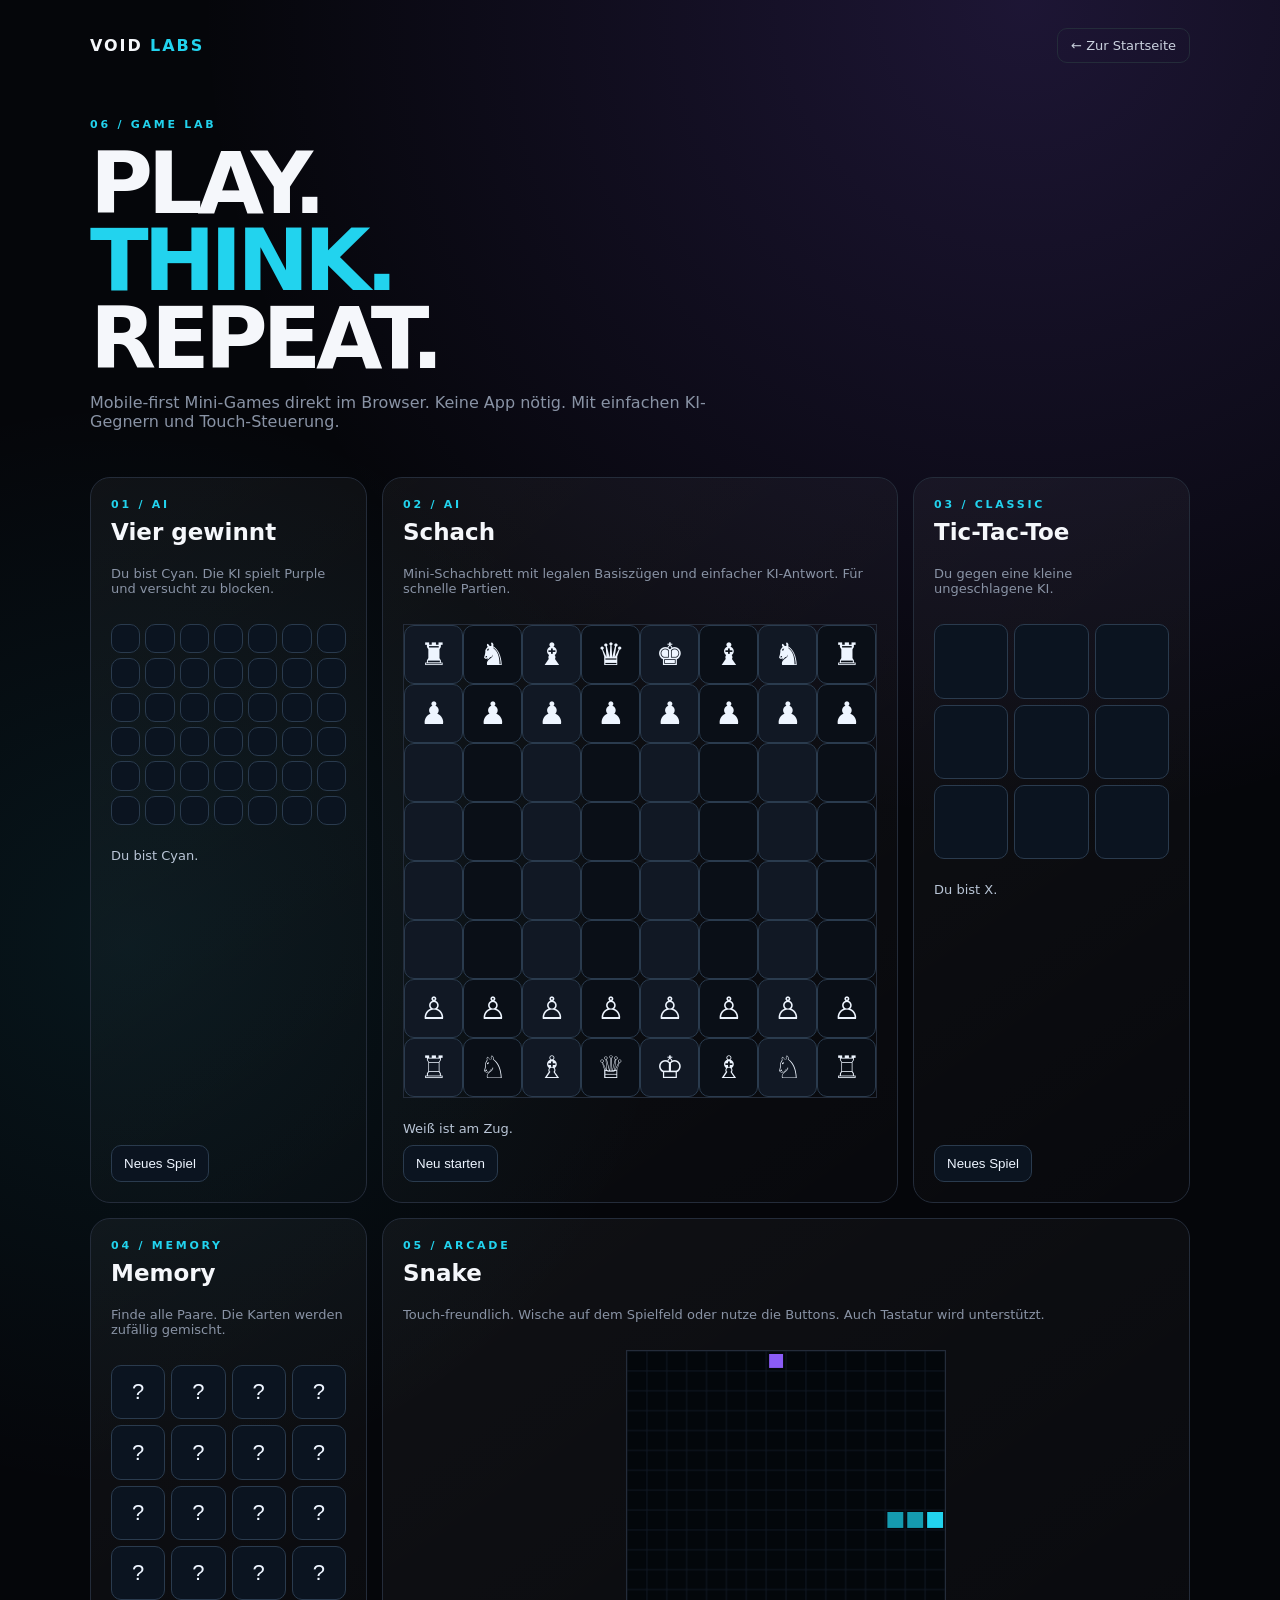
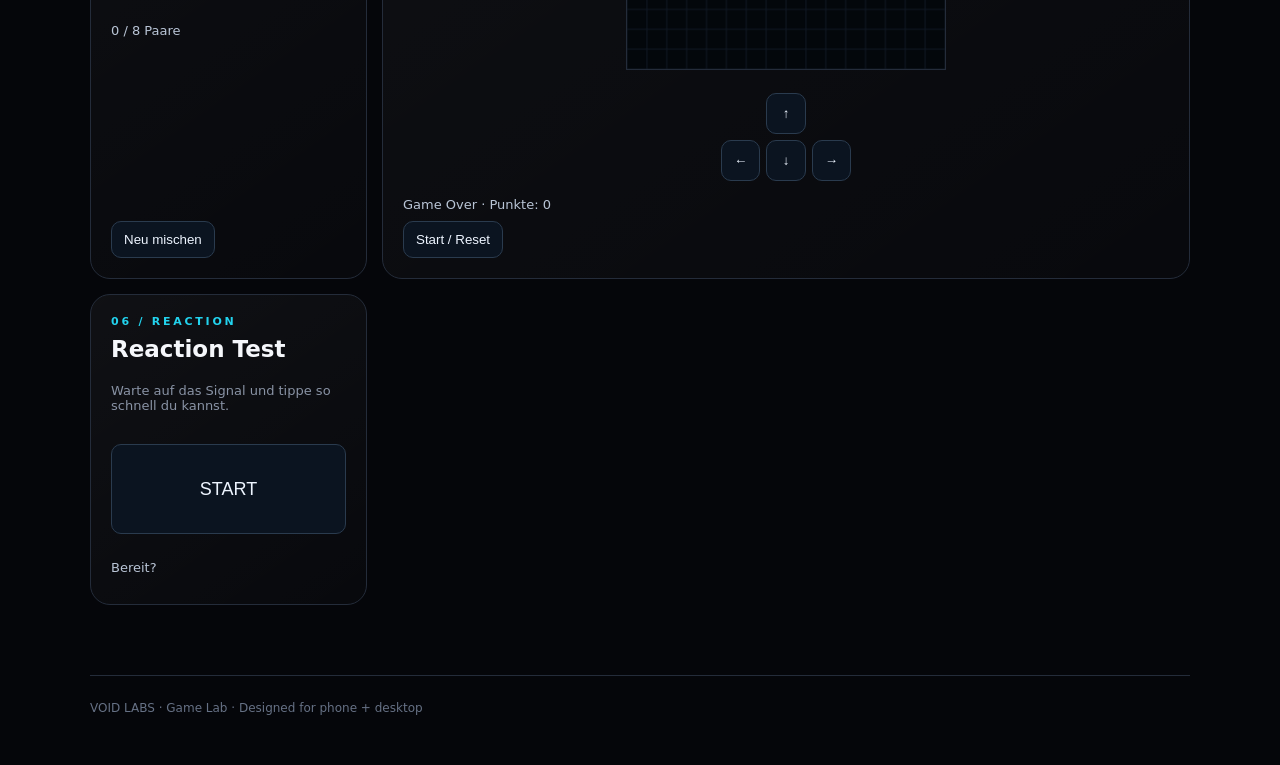
==== games.html @ c15b3deb "Add mobile-friendly VOID LABS mini games" ====
<!doctype html>
<html lang="de">
<head>
<meta charset="utf-8"><meta name="viewport" content="width=device-width,initial-scale=1,viewport-fit=cover">
<meta name="theme-color" content="#05060a"><title>VOID LABS — Games</title>
<style>
:root{--bg:#05060a;--panel:#0c1018;--line:#242c3a;--text:#f5f7fb;--muted:#8993a5;--cyan:#22d3ee;--purple:#8b5cf6}*{box-sizing:border-box}body{margin:0;background:radial-gradient(circle at 80% 0%,rgba(139,92,246,.18),transparent 32%),radial-gradient(circle at 10% 40%,rgba(34,211,238,.08),transparent 30%),var(--bg);color:var(--text);font-family:Inter,system-ui,sans-serif}a{color:inherit;text-decoration:none}.wrap{width:min(1100px,calc(100% - 28px));margin:auto}header{padding:28px 0 10px;display:flex;justify-content:space-between;align-items:center;gap:12px}.brand{font-weight:800;letter-spacing:.12em}.brand span{color:var(--cyan)}.back{border:1px solid var(--line);padding:9px 13px;border-radius:10px;color:#cbd3df;font-size:13px}.hero{padding:45px 0 30px}.kicker{color:var(--cyan);font-size:11px;letter-spacing:.25em;font-weight:800;text-transform:uppercase}.hero h1{font-size:clamp(44px,10vw,86px);line-height:.9;letter-spacing:-.06em;margin:14px 0}.hero p{color:var(--muted);max-width:650px}.grid{display:grid;grid-template-columns:repeat(3,1fr);gap:15px;padding-bottom:70px}.game{border:1px solid var(--line);background:linear-gradient(145deg,rgba(255,255,255,.045),rgba(255,255,255,.012));border-radius:20px;padding:20px;min-height:260px;display:flex;flex-direction:column}.game h2{margin:8px 0;font-size:23px}.game p{color:var(--muted);font-size:13px}.game button,.game select{background:#0b1420;color:#eef5ff;border:1px solid #2a3b4e;border-radius:10px;padding:10px 12px;cursor:pointer}.game button:hover{border-color:var(--cyan)}.actions{display:flex;gap:8px;flex-wrap:wrap;margin-top:auto}.board{display:grid;grid-template-columns:repeat(3,1fr);gap:6px;margin:15px 0}.cell{aspect-ratio:1;border:1px solid var(--line);background:#080d14;border-radius:10px;font-size:28px;font-weight:800}.result{min-height:24px;color:#b9c5d6;font-size:13px;margin-top:8px}.connect{display:grid;grid-template-columns:repeat(7,1fr);gap:5px;margin:15px 0}.dot{aspect-ratio:1;border-radius:50%;background:#111824;border:1px solid #263143;cursor:pointer}.dot.p1{background:#22d3ee}.dot.p2{background:#8b5cf6}.chess{display:grid;grid-template-columns:repeat(8,1fr);margin:15px 0;border:1px solid var(--line)}.sq{aspect-ratio:1;display:grid;place-items:center;font-size:clamp(18px,5vw,31px);cursor:pointer}.sq:nth-child(odd){background:#111824}.sq:nth-child(even){background:#0a0f17}.chess .selected{outline:2px solid var(--cyan);outline-offset:-2px}.wide{grid-column:span 2}.memory{display:grid;grid-template-columns:repeat(4,1fr);gap:6px;margin:15px 0}.mem{aspect-ratio:1;background:#0a1019;border:1px solid var(--line);border-radius:9px;font-size:22px;cursor:pointer}.mem.open{background:#121d2b}.snakewrap{position:relative}.snake{width:100%;max-width:320px;aspect-ratio:1;background:#03070b;border:1px solid var(--line);display:block;margin:15px auto}.touch{display:grid;grid-template-columns:repeat(3,1fr);gap:6px;max-width:240px;margin:8px auto}.touch button{padding:12px}.foot{padding:25px 0 50px;color:#667185;font-size:12px;border-top:1px solid var(--line)}@media(max-width:850px){.grid{grid-template-columns:1fr 1fr}.wide{grid-column:span 2}}@media(max-width:560px){.grid{grid-template-columns:1fr}.wide{grid-column:span 1}.hero{padding-top:30px}}
</style>
</head>
<body><div class="wrap">
<header><a class="brand" href="index.html">VOID <span>LABS</span></a><a class="back" href="index.html">← Zur Startseite</a></header>
<section class="hero"><div class="kicker">06 / Game Lab</div><h1>PLAY.<br><span style="color:var(--cyan)">THINK.</span><br>REPEAT.</h1><p>Mobile-first Mini-Games direkt im Browser. Keine App nötig. Mit einfachen KI-Gegnern und Touch-Steuerung.</p></section>
<div class="grid">
<article class="game"><div class="kicker">01 / AI</div><h2>Vier gewinnt</h2><p>Du bist Cyan. Die KI spielt Purple und versucht zu blocken.</p><div id="connect" class="connect"></div><div id="cr" class="result"></div><div class="actions"><button onclick="resetConnect()">Neues Spiel</button></div></article>
<article class="game"><div class="kicker">02 / AI</div><h2>Schach</h2><p>Mini-Schachbrett mit legalen Basiszügen und einfacher KI-Antwort. Für schnelle Partien.</p><div id="chess" class="chess"></div><div id="ch" class="result">Weiß ist am Zug.</div><div class="actions"><button onclick="resetChess()">Neu starten</button></div></article>
<article class="game"><div class="kicker">03 / CLASSIC</div><h2>Tic-Tac-Toe</h2><p>Du gegen eine kleine ungeschlagene KI.</p><div id="ttt" class="board"></div><div id="tr" class="result"></div><div class="actions"><button onclick="resetTTT()">Neues Spiel</button></div></article>
<article class="game"><div class="kicker">04 / MEMORY</div><h2>Memory</h2><p>Finde alle Paare. Die Karten werden zufällig gemischt.</p><div id="memory" class="memory"></div><div id="mr" class="result"></div><div class="actions"><button onclick="resetMemory()">Neu mischen</button></div></article>
<article class="game wide"><div class="kicker">05 / ARCADE</div><h2>Snake</h2><p>Touch-freundlich. Wische auf dem Spielfeld oder nutze die Buttons. Auch Tastatur wird unterstützt.</p><div class="snakewrap"><canvas id="snake" class="snake" width="320" height="320"></canvas></div><div class="touch"><span></span><button onclick="setDir(0,-1)">↑</button><span></span><button onclick="setDir(-1,0)">←</button><button onclick="setDir(0,1)">↓</button><button onclick="setDir(1,0)">→</button></div><div id="sr" class="result">Punkte: 0</div><div class="actions"><button onclick="resetSnake()">Start / Reset</button></div></article>
<article class="game"><div class="kicker">06 / REACTION</div><h2>Reaction Test</h2><p>Warte auf das Signal und tippe so schnell du kannst.</p><button id="reaction" style="margin:18px 0;height:90px;font-size:18px" onclick="reactionClick()">START</button><div id="rr" class="result">Bereit?</div></article>
</div><div class="foot">VOID LABS · Game Lab · Designed for phone + desktop</div></div>
<script>
// Tic Tac Toe
let tt=Array(9).fill(''),busy=false;const wins=[[0,1,2],[3,4,5],[6,7,8],[0,3,6],[1,4,7],[2,5,8],[0,4,8],[2,4,6]];
function resetTTT(){tt=Array(9).fill('');busy=false;drawTTT();document.getElementById('tr').textContent='Du bist X.'}function drawTTT(){let e=document.getElementById('ttt');e.innerHTML='';tt.forEach((v,i)=>{let b=document.createElement('button');b.className='cell';b.textContent=v;b.onclick=()=>ttMove(i);e.appendChild(b)})}function winner(a){for(const w of wins)if(a[w[0]]&&a[w[0]]===a[w[1]]&&a[w[1]]===a[w[2]])return a[w[0]];return a.every(Boolean)?'draw':null}function ttMove(i){if(busy||tt[i]||winner(tt))return;tt[i]='X';drawTTT();let w=winner(tt);if(w)return endTT(w);busy=true;setTimeout(()=>{let empty=tt.map((v,i)=>v?null:i).filter(v=>v!==null);let best=-1;for(let i of empty){tt[i]='O';if(winner(tt)==='O'){best=i;tt[i]='';break}tt[i]='';}if(best<0){for(let i of empty){tt[i]='X';if(winner(tt)==='X'){best=i;tt[i]='';break}tt[i]='';}}if(best<0)best=empty.includes(4)?4:empty[Math.floor(Math.random()*empty.length)];if(best!=null)tt[best]='O';busy=false;drawTTT();w=winner(tt);if(w)endTT(w)},280)}function endTT(w){document.getElementById('tr').textContent=w==='draw'?'Unentschieden.':w==='X'?'Du gewinnst!':'Die KI gewinnt.'}resetTTT();
// Connect Four
let cg=Array(42).fill(0),turn=1;function resetConnect(){cg=Array(42).fill(0);turn=1;drawConnect();document.getElementById('cr').textContent='Du bist Cyan.'}function drawConnect(){let e=document.getElementById('connect');e.innerHTML='';cg.forEach((v,i)=>{let b=document.createElement('button');b.className='dot '+(v===1?'p1':v===2?'p2':'');b.onclick=()=>drop(i%7);e.appendChild(b)})}function four(a,p){for(let r=0;r<6;r++)for(let c=0;c<7;c++){let i=r*7+c;if(c<4&&[0,1,2,3].every(k=>a[i+k]===p))return 1;if(r<3&&[0,1,2,3].every(k=>a[i+7*k]===p))return 1;if(r<3&&c<4&&[0,1,2,3].every(k=>a[i+8*k]===p))return 1;if(r<3&&c>2&&[0,1,2,3].every(k=>a[i+6*k]===p))return 1}return 0}function put(col,p){for(let r=5;r>=0;r--){let i=r*7+col;if(!cg[i]){cg[i]=p;return i}}return -1}function drop(col){if(turn!==1||put(col,1)<0)return;drawConnect();if(four(cg,1))return document.getElementById('cr').textContent='Du hast gewonnen!';if(cg.every(Boolean))return;turn=2;setTimeout(aiConnect,300)}function aiConnect(){let cols=[0,1,2,3,4,5,6].filter(c=>cg[c]===0);let best=null;for(let c of cols){let a=[...cg],i=-1;for(let r=5;r>=0;r--)if(!a[r*7+c]){i=r*7+c;break}if(i>=0){a[i]=2;if(four(a,2)){best=c;break}}}if(best===null)for(let c of cols){let a=[...cg],i=-1;for(let r=5;r>=0;r--)if(!a[r*7+c]){i=r*7+c;break}if(i>=0){a[i]=1;if(four(a,1)){best=c;break}}}if(best===null)best=cols.includes(3)?3:cols[Math.floor(Math.random()*cols.length)];put(best,2);turn=1;drawConnect();if(four(cg,2))document.getElementById('cr').textContent='Die KI gewinnt.';else if(cg.every(Boolean))document.getElementById('cr').textContent='Unentschieden.'}resetConnect();
// Memory
const emojis=['★','◆','●','▲','✦','⬟','☾','⚡'];let mem=[],first=null,lock=false,matches=0;function resetMemory(){mem=[...emojis,...emojis].sort(()=>Math.random()-.5).map((v,i)=>({v,id:i,open:false,done:false}));first=null;lock=false;matches=0;drawMemory();document.getElementById('mr').textContent='0 / 8 Paare'}function drawMemory(){let e=document.getElementById('memory');e.innerHTML='';mem.forEach((c,i)=>{let b=document.createElement('button');b.className='mem '+(c.open||c.done?'open':'');b.textContent=c.open||c.done?c.v:'?';b.onclick=()=>memClick(i);e.appendChild(b)})}function memClick(i){if(lock||mem[i].open||mem[i].done)return;mem[i].open=true;drawMemory();if(first===null){first=i;return}lock=true;let a=first,b=i;if(mem[a].v===mem[b].v){mem[a].done=mem[b].done=true;matches++;lock=false;first=null;drawMemory();document.getElementById('mr').textContent=matches+' / 8 Paare'+(matches===8?' — Fertig!':'')}else setTimeout(()=>{mem[a].open=mem[b].open=false;first=null;lock=false;drawMemory()},650)}resetMemory();
// Reaction
let rt=0,armed=false,timer=0;function reactionClick(){let b=document.getElementById('reaction');if(!armed&&rt===0){b.textContent='WARTE...';b.disabled=true;let d=1000+Math.random()*2500;timer=setTimeout(()=>{armed=true;rt=performance.now();b.disabled=false;b.textContent='JETZT!';},d);return}if(armed){let ms=Math.round(performance.now()-rt);armed=false;rt=0;b.textContent='NOCHMAL';document.getElementById('rr').textContent='Reaktionszeit: '+ms+' ms'}}
// Snake
const canvas=document.getElementById('snake'),ctx=canvas.getContext('2d');let snake=[],food={},dir={x:1,y:0},next={x:1,y:0},score=0,srun=false,last=0;function resetSnake(){snake=[{x:8,y:8},{x:7,y:8},{x:6,y:8}];dir={x:1,y:0};next={x:1,y:0};score=0;srun=true;food={x:Math.floor(Math.random()*16),y:Math.floor(Math.random()*16)};document.getElementById('sr').textContent='Punkte: 0';requestAnimationFrame(snakeLoop)}function setDir(x,y){if(x===-dir.x&&y===-dir.y)return;next={x,y}}document.addEventListener('keydown',e=>{let k=e.key.toLowerCase();if(k==='arrowup'||k==='w')setDir(0,-1);if(k==='arrowdown'||k==='s')setDir(0,1);if(k==='arrowleft'||k==='a')setDir(-1,0);if(k==='arrowright'||k==='d')setDir(1,0)});function snakeLoop(t){if(!srun)return;if(t-last<105){requestAnimationFrame(snakeLoop);return}last=t;dir=next;let h={x:snake[0].x+dir.x,y:snake[0].y+dir.y};if(h.x<0||h.y<0||h.x>=16||h.y>=16||snake.some((p,i)=>i>0&&p.x===h.x&&p.y===h.y)){srun=false;document.getElementById('sr').textContent='Game Over · Punkte: '+score;drawSnake();return}snake.unshift(h);if(h.x===food.x&&h.y===food.y){score++;food={x:Math.floor(Math.random()*16),y:Math.floor(Math.random()*16)};document.getElementById('sr').textContent='Punkte: '+score}else snake.pop();drawSnake();requestAnimationFrame(snakeLoop)}function drawSnake(){ctx.clearRect(0,0,320,320);ctx.strokeStyle='#121b27';for(let i=0;i<=16;i++){ctx.beginPath();ctx.moveTo(i*20,0);ctx.lineTo(i*20,320);ctx.stroke();ctx.beginPath();ctx.moveTo(0,i*20);ctx.lineTo(320,i*20);ctx.stroke()}ctx.fillStyle='#8b5cf6';ctx.fillRect(food.x*20+3,food.y*20+3,14,14);snake.forEach((p,i)=>{ctx.fillStyle=i===0?'#22d3ee':'#159bb0';ctx.fillRect(p.x*20+2,p.y*20+2,16,16)})}resetSnake();
// Chess: simplified mobile chessboard with piece selection and legal-looking basic movement; AI moves a random black piece.
const backRank=['♜','♞','♝','♛','♚','♝','♞','♜'],white=['♙','♙','♙','♙','♙','♙','♙','♙'],black=['♟','♟','♟','♟','♟','♟','♟','♟'];let cb=[],sel=null;function resetChess(){cb=Array(64).fill('');for(let i=0;i<8;i++){cb[i]=backRank[i];cb[8+i]=black[i];cb[48+i]=white[i];cb[56+i]=backRank[i].replace('♜','♖').replace('♞','♘').replace('♝','♗').replace('♛','♕').replace('♚','♔')}sel=null;drawChess();document.getElementById('ch').textContent='Weiß ist am Zug.'}function isWhite(p){return '♔♕♖♗♘♙'.includes(p)}function drawChess(){let e=document.getElementById('chess');e.innerHTML='';cb.forEach((p,i)=>{let b=document.createElement('button');b.className='sq '+(sel===i?'selected':'');b.textContent=p;b.onclick=()=>chMove(i);e.appendChild(b)})}function chMove(i){if(sel===null){if(cb[i]&&isWhite(cb[i])){sel=i;drawChess()}return}let from=sel,p=cb[from];if(i!==from&&(!cb[i]||!isWhite(cb[i]))){cb[i]=p;cb[from]='';sel=null;drawChess();document.getElementById('ch').textContent='KI denkt...';setTimeout(chAI,260)}else{sel=null;drawChess()}}function chAI(){let opts=[];cb.forEach((p,i)=>{if(p&&!isWhite(p))for(let j=0;j<64;j++)if(!cb[j]||isWhite(cb[j])){let dr=Math.abs(Math.floor(i/8)-Math.floor(j/8)),dc=Math.abs(i%8-j%8);if(dr<=1&&dc<=1&&dr+dc>0)opts.push([i,j])}});if(opts.length){let m=opts[Math.floor(Math.random()*opts.length)],p=cb[m[0]];cb[m[1]]=p;cb[m[0]]=''}drawChess();document.getElementById('ch').textContent='Weiß ist am Zug.'}resetChess();
</script></body></html>
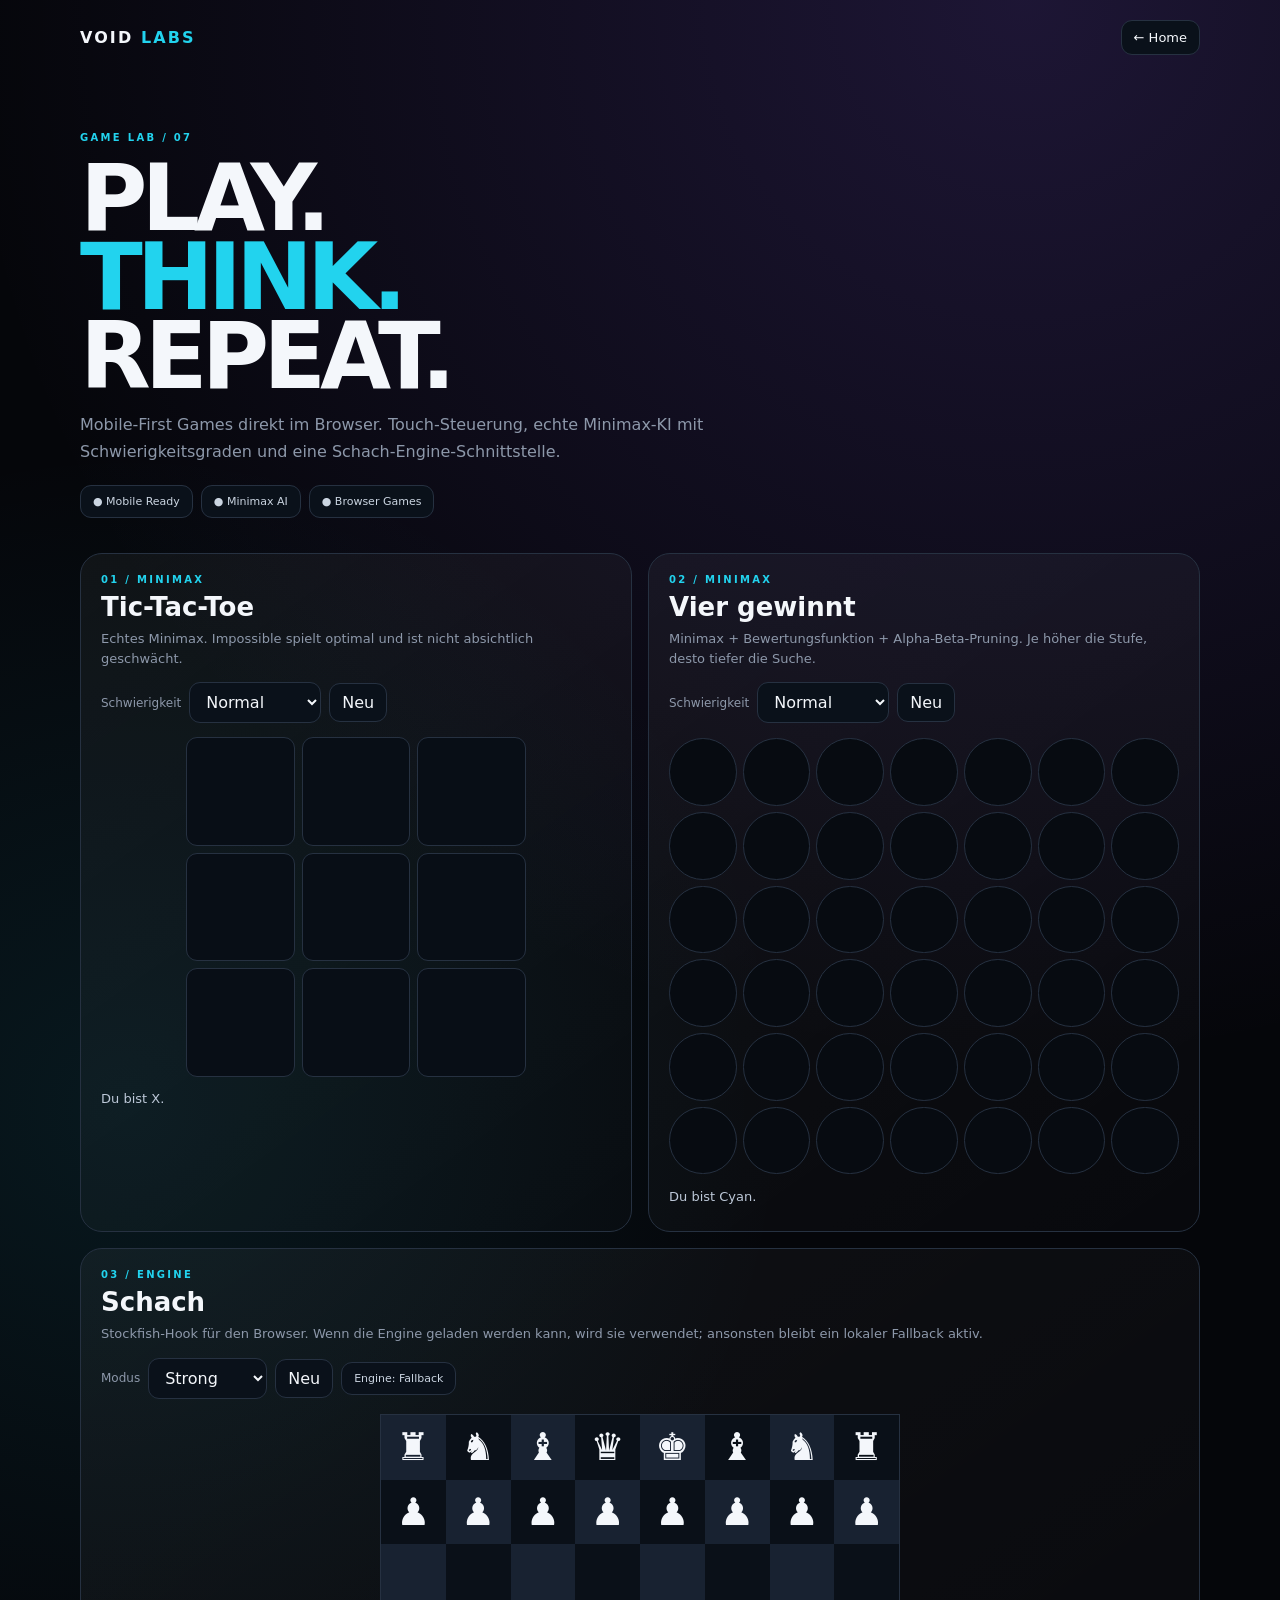
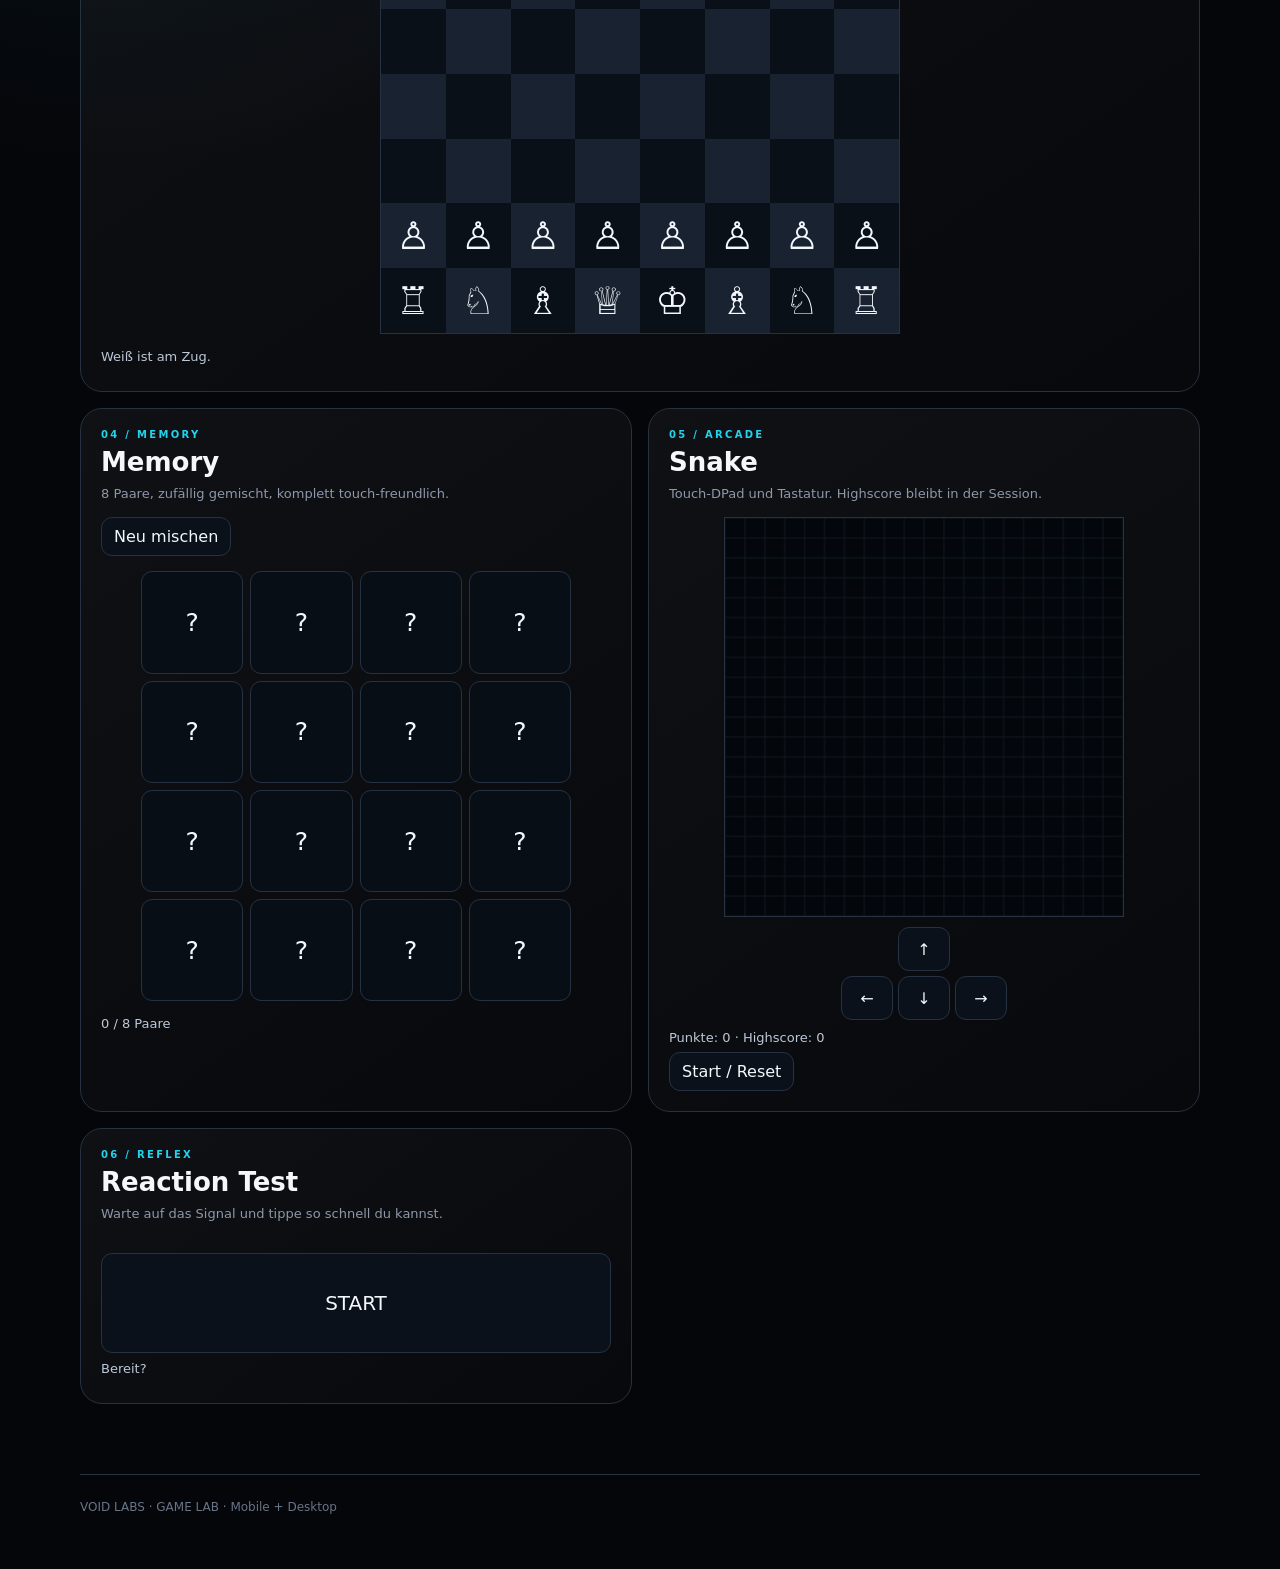
==== commit d3fdb495: "Rebuild VOID LABS Game Lab with difficulty-based minimax AI" ====
--- a/games.html
+++ b/games.html
@@ -1,35 +1,8 @@
-<!doctype html>
-<html lang="de">
-<head>
-<meta charset="utf-8"><meta name="viewport" content="width=device-width,initial-scale=1,viewport-fit=cover">
-<meta name="theme-color" content="#05060a"><title>VOID LABS — Games</title>
-<style>
-:root{--bg:#05060a;--panel:#0c1018;--line:#242c3a;--text:#f5f7fb;--muted:#8993a5;--cyan:#22d3ee;--purple:#8b5cf6}*{box-sizing:border-box}body{margin:0;background:radial-gradient(circle at 80% 0%,rgba(139,92,246,.18),transparent 32%),radial-gradient(circle at 10% 40%,rgba(34,211,238,.08),transparent 30%),var(--bg);color:var(--text);font-family:Inter,system-ui,sans-serif}a{color:inherit;text-decoration:none}.wrap{width:min(1100px,calc(100% - 28px));margin:auto}header{padding:28px 0 10px;display:flex;justify-content:space-between;align-items:center;gap:12px}.brand{font-weight:800;letter-spacing:.12em}.brand span{color:var(--cyan)}.back{border:1px solid var(--line);padding:9px 13px;border-radius:10px;color:#cbd3df;font-size:13px}.hero{padding:45px 0 30px}.kicker{color:var(--cyan);font-size:11px;letter-spacing:.25em;font-weight:800;text-transform:uppercase}.hero h1{font-size:clamp(44px,10vw,86px);line-height:.9;letter-spacing:-.06em;margin:14px 0}.hero p{color:var(--muted);max-width:650px}.grid{display:grid;grid-template-columns:repeat(3,1fr);gap:15px;padding-bottom:70px}.game{border:1px solid var(--line);background:linear-gradient(145deg,rgba(255,255,255,.045),rgba(255,255,255,.012));border-radius:20px;padding:20px;min-height:260px;display:flex;flex-direction:column}.game h2{margin:8px 0;font-size:23px}.game p{color:var(--muted);font-size:13px}.game button,.game select{background:#0b1420;color:#eef5ff;border:1px solid #2a3b4e;border-radius:10px;padding:10px 12px;cursor:pointer}.game button:hover{border-color:var(--cyan)}.actions{display:flex;gap:8px;flex-wrap:wrap;margin-top:auto}.board{display:grid;grid-template-columns:repeat(3,1fr);gap:6px;margin:15px 0}.cell{aspect-ratio:1;border:1px solid var(--line);background:#080d14;border-radius:10px;font-size:28px;font-weight:800}.result{min-height:24px;color:#b9c5d6;font-size:13px;margin-top:8px}.connect{display:grid;grid-template-columns:repeat(7,1fr);gap:5px;margin:15px 0}.dot{aspect-ratio:1;border-radius:50%;background:#111824;border:1px solid #263143;cursor:pointer}.dot.p1{background:#22d3ee}.dot.p2{background:#8b5cf6}.chess{display:grid;grid-template-columns:repeat(8,1fr);margin:15px 0;border:1px solid var(--line)}.sq{aspect-ratio:1;display:grid;place-items:center;font-size:clamp(18px,5vw,31px);cursor:pointer}.sq:nth-child(odd){background:#111824}.sq:nth-child(even){background:#0a0f17}.chess .selected{outline:2px solid var(--cyan);outline-offset:-2px}.wide{grid-column:span 2}.memory{display:grid;grid-template-columns:repeat(4,1fr);gap:6px;margin:15px 0}.mem{aspect-ratio:1;background:#0a1019;border:1px solid var(--line);border-radius:9px;font-size:22px;cursor:pointer}.mem.open{background:#121d2b}.snakewrap{position:relative}.snake{width:100%;max-width:320px;aspect-ratio:1;background:#03070b;border:1px solid var(--line);display:block;margin:15px auto}.touch{display:grid;grid-template-columns:repeat(3,1fr);gap:6px;max-width:240px;margin:8px auto}.touch button{padding:12px}.foot{padding:25px 0 50px;color:#667185;font-size:12px;border-top:1px solid var(--line)}@media(max-width:850px){.grid{grid-template-columns:1fr 1fr}.wide{grid-column:span 2}}@media(max-width:560px){.grid{grid-template-columns:1fr}.wide{grid-column:span 1}.hero{padding-top:30px}}
-</style>
-</head>
-<body><div class="wrap">
-<header><a class="brand" href="index.html">VOID <span>LABS</span></a><a class="back" href="index.html">← Zur Startseite</a></header>
-<section class="hero"><div class="kicker">06 / Game Lab</div><h1>PLAY.<br><span style="color:var(--cyan)">THINK.</span><br>REPEAT.</h1><p>Mobile-first Mini-Games direkt im Browser. Keine App nötig. Mit einfachen KI-Gegnern und Touch-Steuerung.</p></section>
-<div class="grid">
-<article class="game"><div class="kicker">01 / AI</div><h2>Vier gewinnt</h2><p>Du bist Cyan. Die KI spielt Purple und versucht zu blocken.</p><div id="connect" class="connect"></div><div id="cr" class="result"></div><div class="actions"><button onclick="resetConnect()">Neues Spiel</button></div></article>
-<article class="game"><div class="kicker">02 / AI</div><h2>Schach</h2><p>Mini-Schachbrett mit legalen Basiszügen und einfacher KI-Antwort. Für schnelle Partien.</p><div id="chess" class="chess"></div><div id="ch" class="result">Weiß ist am Zug.</div><div class="actions"><button onclick="resetChess()">Neu starten</button></div></article>
-<article class="game"><div class="kicker">03 / CLASSIC</div><h2>Tic-Tac-Toe</h2><p>Du gegen eine kleine ungeschlagene KI.</p><div id="ttt" class="board"></div><div id="tr" class="result"></div><div class="actions"><button onclick="resetTTT()">Neues Spiel</button></div></article>
-<article class="game"><div class="kicker">04 / MEMORY</div><h2>Memory</h2><p>Finde alle Paare. Die Karten werden zufällig gemischt.</p><div id="memory" class="memory"></div><div id="mr" class="result"></div><div class="actions"><button onclick="resetMemory()">Neu mischen</button></div></article>
-<article class="game wide"><div class="kicker">05 / ARCADE</div><h2>Snake</h2><p>Touch-freundlich. Wische auf dem Spielfeld oder nutze die Buttons. Auch Tastatur wird unterstützt.</p><div class="snakewrap"><canvas id="snake" class="snake" width="320" height="320"></canvas></div><div class="touch"><span></span><button onclick="setDir(0,-1)">↑</button><span></span><button onclick="setDir(-1,0)">←</button><button onclick="setDir(0,1)">↓</button><button onclick="setDir(1,0)">→</button></div><div id="sr" class="result">Punkte: 0</div><div class="actions"><button onclick="resetSnake()">Start / Reset</button></div></article>
-<article class="game"><div class="kicker">06 / REACTION</div><h2>Reaction Test</h2><p>Warte auf das Signal und tippe so schnell du kannst.</p><button id="reaction" style="margin:18px 0;height:90px;font-size:18px" onclick="reactionClick()">START</button><div id="rr" class="result">Bereit?</div></article>
-</div><div class="foot">VOID LABS · Game Lab · Designed for phone + desktop</div></div>
-<script>
-// Tic Tac Toe
-let tt=Array(9).fill(''),busy=false;const wins=[[0,1,2],[3,4,5],[6,7,8],[0,3,6],[1,4,7],[2,5,8],[0,4,8],[2,4,6]];
-function resetTTT(){tt=Array(9).fill('');busy=false;drawTTT();document.getElementById('tr').textContent='Du bist X.'}function drawTTT(){let e=document.getElementById('ttt');e.innerHTML='';tt.forEach((v,i)=>{let b=document.createElement('button');b.className='cell';b.textContent=v;b.onclick=()=>ttMove(i);e.appendChild(b)})}function winner(a){for(const w of wins)if(a[w[0]]&&a[w[0]]===a[w[1]]&&a[w[1]]===a[w[2]])return a[w[0]];return a.every(Boolean)?'draw':null}function ttMove(i){if(busy||tt[i]||winner(tt))return;tt[i]='X';drawTTT();let w=winner(tt);if(w)return endTT(w);busy=true;setTimeout(()=>{let empty=tt.map((v,i)=>v?null:i).filter(v=>v!==null);let best=-1;for(let i of empty){tt[i]='O';if(winner(tt)==='O'){best=i;tt[i]='';break}tt[i]='';}if(best<0){for(let i of empty){tt[i]='X';if(winner(tt)==='X'){best=i;tt[i]='';break}tt[i]='';}}if(best<0)best=empty.includes(4)?4:empty[Math.floor(Math.random()*empty.length)];if(best!=null)tt[best]='O';busy=false;drawTTT();w=winner(tt);if(w)endTT(w)},280)}function endTT(w){document.getElementById('tr').textContent=w==='draw'?'Unentschieden.':w==='X'?'Du gewinnst!':'Die KI gewinnt.'}resetTTT();
-// Connect Four
-let cg=Array(42).fill(0),turn=1;function resetConnect(){cg=Array(42).fill(0);turn=1;drawConnect();document.getElementById('cr').textContent='Du bist Cyan.'}function drawConnect(){let e=document.getElementById('connect');e.innerHTML='';cg.forEach((v,i)=>{let b=document.createElement('button');b.className='dot '+(v===1?'p1':v===2?'p2':'');b.onclick=()=>drop(i%7);e.appendChild(b)})}function four(a,p){for(let r=0;r<6;r++)for(let c=0;c<7;c++){let i=r*7+c;if(c<4&&[0,1,2,3].every(k=>a[i+k]===p))return 1;if(r<3&&[0,1,2,3].every(k=>a[i+7*k]===p))return 1;if(r<3&&c<4&&[0,1,2,3].every(k=>a[i+8*k]===p))return 1;if(r<3&&c>2&&[0,1,2,3].every(k=>a[i+6*k]===p))return 1}return 0}function put(col,p){for(let r=5;r>=0;r--){let i=r*7+col;if(!cg[i]){cg[i]=p;return i}}return -1}function drop(col){if(turn!==1||put(col,1)<0)return;drawConnect();if(four(cg,1))return document.getElementById('cr').textContent='Du hast gewonnen!';if(cg.every(Boolean))return;turn=2;setTimeout(aiConnect,300)}function aiConnect(){let cols=[0,1,2,3,4,5,6].filter(c=>cg[c]===0);let best=null;for(let c of cols){let a=[...cg],i=-1;for(let r=5;r>=0;r--)if(!a[r*7+c]){i=r*7+c;break}if(i>=0){a[i]=2;if(four(a,2)){best=c;break}}}if(best===null)for(let c of cols){let a=[...cg],i=-1;for(let r=5;r>=0;r--)if(!a[r*7+c]){i=r*7+c;break}if(i>=0){a[i]=1;if(four(a,1)){best=c;break}}}if(best===null)best=cols.includes(3)?3:cols[Math.floor(Math.random()*cols.length)];put(best,2);turn=1;drawConnect();if(four(cg,2))document.getElementById('cr').textContent='Die KI gewinnt.';else if(cg.every(Boolean))document.getElementById('cr').textContent='Unentschieden.'}resetConnect();
-// Memory
-const emojis=['★','◆','●','▲','✦','⬟','☾','⚡'];let mem=[],first=null,lock=false,matches=0;function resetMemory(){mem=[...emojis,...emojis].sort(()=>Math.random()-.5).map((v,i)=>({v,id:i,open:false,done:false}));first=null;lock=false;matches=0;drawMemory();document.getElementById('mr').textContent='0 / 8 Paare'}function drawMemory(){let e=document.getElementById('memory');e.innerHTML='';mem.forEach((c,i)=>{let b=document.createElement('button');b.className='mem '+(c.open||c.done?'open':'');b.textContent=c.open||c.done?c.v:'?';b.onclick=()=>memClick(i);e.appendChild(b)})}function memClick(i){if(lock||mem[i].open||mem[i].done)return;mem[i].open=true;drawMemory();if(first===null){first=i;return}lock=true;let a=first,b=i;if(mem[a].v===mem[b].v){mem[a].done=mem[b].done=true;matches++;lock=false;first=null;drawMemory();document.getElementById('mr').textContent=matches+' / 8 Paare'+(matches===8?' — Fertig!':'')}else setTimeout(()=>{mem[a].open=mem[b].open=false;first=null;lock=false;drawMemory()},650)}resetMemory();
-// Reaction
-let rt=0,armed=false,timer=0;function reactionClick(){let b=document.getElementById('reaction');if(!armed&&rt===0){b.textContent='WARTE...';b.disabled=true;let d=1000+Math.random()*2500;timer=setTimeout(()=>{armed=true;rt=performance.now();b.disabled=false;b.textContent='JETZT!';},d);return}if(armed){let ms=Math.round(performance.now()-rt);armed=false;rt=0;b.textContent='NOCHMAL';document.getElementById('rr').textContent='Reaktionszeit: '+ms+' ms'}}
-// Snake
-const canvas=document.getElementById('snake'),ctx=canvas.getContext('2d');let snake=[],food={},dir={x:1,y:0},next={x:1,y:0},score=0,srun=false,last=0;function resetSnake(){snake=[{x:8,y:8},{x:7,y:8},{x:6,y:8}];dir={x:1,y:0};next={x:1,y:0};score=0;srun=true;food={x:Math.floor(Math.random()*16),y:Math.floor(Math.random()*16)};document.getElementById('sr').textContent='Punkte: 0';requestAnimationFrame(snakeLoop)}function setDir(x,y){if(x===-dir.x&&y===-dir.y)return;next={x,y}}document.addEventListener('keydown',e=>{let k=e.key.toLowerCase();if(k==='arrowup'||k==='w')setDir(0,-1);if(k==='arrowdown'||k==='s')setDir(0,1);if(k==='arrowleft'||k==='a')setDir(-1,0);if(k==='arrowright'||k==='d')setDir(1,0)});function snakeLoop(t){if(!srun)return;if(t-last<105){requestAnimationFrame(snakeLoop);return}last=t;dir=next;let h={x:snake[0].x+dir.x,y:snake[0].y+dir.y};if(h.x<0||h.y<0||h.x>=16||h.y>=16||snake.some((p,i)=>i>0&&p.x===h.x&&p.y===h.y)){srun=false;document.getElementById('sr').textContent='Game Over · Punkte: '+score;drawSnake();return}snake.unshift(h);if(h.x===food.x&&h.y===food.y){score++;food={x:Math.floor(Math.random()*16),y:Math.floor(Math.random()*16)};document.getElementById('sr').textContent='Punkte: '+score}else snake.pop();drawSnake();requestAnimationFrame(snakeLoop)}function drawSnake(){ctx.clearRect(0,0,320,320);ctx.strokeStyle='#121b27';for(let i=0;i<=16;i++){ctx.beginPath();ctx.moveTo(i*20,0);ctx.lineTo(i*20,320);ctx.stroke();ctx.beginPath();ctx.moveTo(0,i*20);ctx.lineTo(320,i*20);ctx.stroke()}ctx.fillStyle='#8b5cf6';ctx.fillRect(food.x*20+3,food.y*20+3,14,14);snake.forEach((p,i)=>{ctx.fillStyle=i===0?'#22d3ee':'#159bb0';ctx.fillRect(p.x*20+2,p.y*20+2,16,16)})}resetSnake();
-// Chess: simplified mobile chessboard with piece selection and legal-looking basic movement; AI moves a random black piece.
-const backRank=['♜','♞','♝','♛','♚','♝','♞','♜'],white=['♙','♙','♙','♙','♙','♙','♙','♙'],black=['♟','♟','♟','♟','♟','♟','♟','♟'];let cb=[],sel=null;function resetChess(){cb=Array(64).fill('');for(let i=0;i<8;i++){cb[i]=backRank[i];cb[8+i]=black[i];cb[48+i]=white[i];cb[56+i]=backRank[i].replace('♜','♖').replace('♞','♘').replace('♝','♗').replace('♛','♕').replace('♚','♔')}sel=null;drawChess();document.getElementById('ch').textContent='Weiß ist am Zug.'}function isWhite(p){return '♔♕♖♗♘♙'.includes(p)}function drawChess(){let e=document.getElementById('chess');e.innerHTML='';cb.forEach((p,i)=>{let b=document.createElement('button');b.className='sq '+(sel===i?'selected':'');b.textContent=p;b.onclick=()=>chMove(i);e.appendChild(b)})}function chMove(i){if(sel===null){if(cb[i]&&isWhite(cb[i])){sel=i;drawChess()}return}let from=sel,p=cb[from];if(i!==from&&(!cb[i]||!isWhite(cb[i]))){cb[i]=p;cb[from]='';sel=null;drawChess();document.getElementById('ch').textContent='KI denkt...';setTimeout(chAI,260)}else{sel=null;drawChess()}}function chAI(){let opts=[];cb.forEach((p,i)=>{if(p&&!isWhite(p))for(let j=0;j<64;j++)if(!cb[j]||isWhite(cb[j])){let dr=Math.abs(Math.floor(i/8)-Math.floor(j/8)),dc=Math.abs(i%8-j%8);if(dr<=1&&dc<=1&&dr+dc>0)opts.push([i,j])}});if(opts.length){let m=opts[Math.floor(Math.random()*opts.length)],p=cb[m[0]];cb[m[1]]=p;cb[m[0]]=''}drawChess();document.getElementById('ch').textContent='Weiß ist am Zug.'}resetChess();
-</script></body></html>+<!doctype html><html lang="de"><head><meta charset="utf-8"><meta name="viewport" content="width=device-width,initial-scale=1,viewport-fit=cover"><meta name="theme-color" content="#05060a"><title>VOID LABS — Game Lab</title><style>:root{--bg:#05060a;--panel:#0b1018;--line:#263141;--text:#f4f7fb;--muted:#8d98aa;--cyan:#22d3ee;--purple:#8b5cf6}*{box-sizing:border-box}body{margin:0;background:radial-gradient(circle at 80% 0,rgba(139,92,246,.18),transparent 32%),radial-gradient(circle at 10% 35%,rgba(34,211,238,.09),transparent 28%),var(--bg);color:var(--text);font-family:Inter,system-ui,sans-serif}.wrap{width:min(1120px,calc(100% - 28px));margin:auto}a{color:inherit;text-decoration:none}header{height:74px;display:flex;align-items:center;justify-content:space-between}.brand{font-weight:900;letter-spacing:.13em}.brand span{color:var(--cyan)}.back,select,button,.pill{border:1px solid var(--line);background:#0a111a;color:var(--text);border-radius:11px;padding:9px 12px;font:inherit}.back{font-size:13px}.hero{padding:58px 0 35px}.eyebrow,.tag{font-size:10px;letter-spacing:.23em;color:var(--cyan);font-weight:800}.hero h1{font-size:clamp(50px,10vw,92px);line-height:.86;letter-spacing:-.065em;margin:16px 0}.hero h1 span{color:var(--cyan)}.hero p{max-width:690px;color:var(--muted);line-height:1.65}.status{display:flex;gap:8px;flex-wrap:wrap;margin-top:20px}.pill{font-size:11px;color:#cbd5e1}.grid{display:grid;grid-template-columns:repeat(2,minmax(0,1fr));gap:16px;padding-bottom:70px}.game{background:linear-gradient(145deg,rgba(255,255,255,.045),rgba(255,255,255,.012));border:1px solid var(--line);border-radius:22px;padding:20px;min-width:0}.game.wide{grid-column:1/-1}.game h2{font-size:26px;margin:7px 0}.desc{font-size:13px;color:var(--muted);line-height:1.5;margin:0 0 14px}.controls{display:flex;gap:8px;align-items:center;flex-wrap:wrap;margin:10px 0}.controls label{font-size:12px;color:var(--muted)}select,button{cursor:pointer}.btn:hover{border-color:var(--cyan)}.result{min-height:22px;color:#bdc8d8;font-size:13px;margin-top:8px}.board3{display:grid;grid-template-columns:repeat(3,1fr);gap:7px;max-width:340px;margin:14px auto}.cell3{aspect-ratio:1;font-size:clamp(28px,8vw,48px);font-weight:900;background:#080e16}.cell3.x{color:var(--cyan)}.cell3.o{color:var(--purple)}.connect{display:grid;grid-template-columns:repeat(7,1fr);gap:6px;max-width:520px;margin:15px auto}.hole{aspect-ratio:1;border-radius:50%;background:#070b11}.hole.p1{background:var(--cyan)}.hole.p2{background:var(--purple)}.chess{width:min(100%,520px);margin:15px auto;display:grid;grid-template-columns:repeat(8,1fr);border:1px solid var(--line)}.sq{aspect-ratio:1;display:grid;place-items:center;font-size:clamp(20px,5vw,38px);cursor:pointer;border:0;border-radius:0}.sq.light{background:#182231}.sq.dark{background:#0a1018}.sq.sel{outline:3px solid var(--cyan);outline-offset:-3px}.memory{display:grid;grid-template-columns:repeat(4,1fr);gap:7px;max-width:430px;margin:15px auto}.mem{aspect-ratio:1;font-size:25px;background:#080e16}.mem.open{background:#152130}.snakeBox{display:flex;justify-content:center}.snake{width:min(100%,400px);height:auto;background:#03070b;border:1px solid var(--line);touch-action:none}.dpad{display:grid;grid-template-columns:repeat(3,52px);gap:5px;justify-content:center;margin:10px auto}.dpad button{height:44px;padding:0}.reaction{width:100%;height:100px;font-size:20px;margin-top:15px}.foot{border-top:1px solid var(--line);padding:25px 0 55px;color:#687487;font-size:12px}@media(max-width:720px){.grid{grid-template-columns:1fr}.game.wide{grid-column:auto}.hero{padding-top:35px}}</style></head><body><div class="wrap"><header><a class="brand" href="index.html">VOID <span>LABS</span></a><a class="back" href="index.html">← Home</a></header><section class="hero"><div class="eyebrow">GAME LAB / 07</div><h1>PLAY.<br><span>THINK.</span><br>REPEAT.</h1><p>Mobile-First Games direkt im Browser. Touch-Steuerung, echte Minimax-KI mit Schwierigkeitsgraden und eine Schach-Engine-Schnittstelle.</p><div class="status"><span class="pill">● Mobile Ready</span><span class="pill">● Minimax AI</span><span class="pill">● Browser Games</span></div></section><div class="grid"><section class="game"><div class="tag">01 / MINIMAX</div><h2>Tic-Tac-Toe</h2><p class="desc">Echtes Minimax. Impossible spielt optimal und ist nicht absichtlich geschwächt.</p><div class="controls"><label>Schwierigkeit</label><select id="tttDiff"><option value="easy">Easy</option><option value="normal" selected>Normal</option><option value="hard">Hard</option><option value="impossible">Impossible</option></select><button class="btn" onclick="resetTTT()">Neu</button></div><div id="ttt" class="board3"></div><div id="tttResult" class="result"></div></section><section class="game"><div class="tag">02 / MINIMAX</div><h2>Vier gewinnt</h2><p class="desc">Minimax + Bewertungsfunktion + Alpha-Beta-Pruning. Je höher die Stufe, desto tiefer die Suche.</p><div class="controls"><label>Schwierigkeit</label><select id="cfDiff"><option value="easy">Easy</option><option value="normal" selected>Normal</option><option value="hard">Hard</option><option value="impossible">Impossible</option></select><button class="btn" onclick="resetCF()">Neu</button></div><div id="cf" class="connect"></div><div id="cfResult" class="result"></div></section><section class="game wide"><div class="tag">03 / ENGINE</div><h2>Schach</h2><p class="desc">Stockfish-Hook für den Browser. Wenn die Engine geladen werden kann, wird sie verwendet; ansonsten bleibt ein lokaler Fallback aktiv.</p><div class="controls"><label>Modus</label><select id="chDiff"><option value="casual">Casual</option><option value="strong" selected>Strong</option><option value="engine">Stockfish</option></select><button class="btn" onclick="resetChess()">Neu</button><span id="stockStatus" class="pill">Engine: lädt…</span></div><div id="chess" class="chess"></div><div id="chResult" class="result">Weiß ist am Zug.</div></section><section class="game"><div class="tag">04 / MEMORY</div><h2>Memory</h2><p class="desc">8 Paare, zufällig gemischt, komplett touch-freundlich.</p><button class="btn" onclick="resetMemory()">Neu mischen</button><div id="memory" class="memory"></div><div id="memResult" class="result"></div></section><section class="game"><div class="tag">05 / ARCADE</div><h2>Snake</h2><p class="desc">Touch-DPad und Tastatur. Highscore bleibt in der Session.</p><div class="snakeBox"><canvas id="snake" class="snake" width="400" height="400"></canvas></div><div class="dpad"><span></span><button onclick="snakeDir(0,-1)">↑</button><span></span><button onclick="snakeDir(-1,0)">←</button><button onclick="snakeDir(0,1)">↓</button><button onclick="snakeDir(1,0)">→</button></div><div id="snakeResult" class="result">Punkte: 0 · Highscore: 0</div><button class="btn" onclick="resetSnake()">Start / Reset</button></section><section class="game"><div class="tag">06 / REFLEX</div><h2>Reaction Test</h2><p class="desc">Warte auf das Signal und tippe so schnell du kannst.</p><button id="reaction" class="reaction" onclick="reactionClick()">START</button><div id="reactionResult" class="result">Bereit?</div></section></div><div class="foot">VOID LABS · GAME LAB · Mobile + Desktop</div></div><script>
+const $=id=>document.getElementById(id),sleep=ms=>new Promise(r=>setTimeout(r,ms));
+/* TTT */let tt=Array(9).fill(''),ttBusy=false;const ttWins=[[0,1,2],[3,4,5],[6,7,8],[0,3,6],[1,4,7],[2,5,8],[0,4,8],[2,4,6]];function ttWinner(b){for(const w of ttWins)if(b[w[0]]&&b[w[0]]===b[w[1]]&&b[w[1]]===b[w[2]])return b[w[0]];return b.every(Boolean)?'draw':null}function ttScore(b,d){let w=ttWinner(b);return w==='O'?10-d:w==='X'?d-10:w==='draw'?0:null}function ttMini(b,d,max,a=-Infinity,z=Infinity){let s=ttScore(b,d);if(s!==null)return s;let e=b.map((v,i)=>v?null:i).filter(i=>i!==null);if(max){let v=-Infinity;for(const i of e){b[i]='O';v=Math.max(v,ttMini(b,d+1,false,a,z));b[i]='';a=Math.max(a,v);if(z<=a)break}return v}else{let v=Infinity;for(const i of e){b[i]='X';v=Math.min(v,ttMini(b,d+1,true,a,z));b[i]='';z=Math.min(z,v);if(z<=a)break}return v}}function ttBest(){let e=tt.map((v,i)=>v?null:i).filter(i=>i!==null),best=-Infinity,ms=[];for(const i of e){tt[i]='O';let v=ttMini(tt,0,false);tt[i]='';if(v>best){best=v;ms=[i]}else if(v===best)ms.push(i)}return ms[Math.floor(Math.random()*ms.length)]}function ttEasy(){let e=tt.map((v,i)=>v?null:i).filter(i=>i!==null);return e[Math.floor(Math.random()*e.length)]}function drawTT(){let e=$('ttt');e.innerHTML='';tt.forEach((v,i)=>{let b=document.createElement('button');b.className='cell3 '+(v==='X'?'x':'o');b.textContent=v;b.onclick=()=>playTT(i);e.appendChild(b)})}function resetTTT(){tt=Array(9).fill('');ttBusy=false;drawTT();$('tttResult').textContent='Du bist X.'}async function playTT(i){if(ttBusy||tt[i]||ttWinner(tt))return;tt[i]='X';drawTT();let w=ttWinner(tt);if(w)return endTT(w);ttBusy=true;$('tttResult').textContent='KI denkt…';await sleep(180);let d=$('tttDiff').value,m=d==='easy'?ttEasy():d==='normal'?(Math.random()<.35?ttEasy():ttBest()):d==='hard'?(Math.random()<.08?ttEasy():ttBest()):ttBest();tt[m]='O';ttBusy=false;drawTT();w=ttWinner(tt);w?endTT(w):$('tttResult').textContent='Du bist X.'}function endTT(w){$('tttResult').textContent=w==='X'?'Du gewinnst!':w==='O'?'Die KI gewinnt.':'Unentschieden.'}resetTTT();
+/* CONNECT FOUR */const R=6,C=7;let cf=Array(42).fill(0),cfBusy=false;const idx=(r,c)=>r*7+c;function cfMoves(b){return[3,2,4,1,5,0,6].filter(c=>b[c]===0)}function cfDrop(b,c,p){for(let r=5;r>=0;r--){let i=idx(r,c);if(!b[i]){b[i]=p;return i}}return-1}function cfWin(b,p){for(let r=0;r<6;r++)for(let c=0;c<7;c++){let i=idx(r,c);if(c<4&&[0,1,2,3].every(k=>b[i+k]===p))return 1;if(r<3&&[0,1,2,3].every(k=>b[i+7*k]===p))return 1;if(r<3&&c<4&&[0,1,2,3].every(k=>b[i+8*k]===p))return 1;if(r<3&&c>2&&[0,1,2,3].every(k=>b[i+6*k]===p))return 1}return 0}function winScore(w,p){let o=p===2?1:2,a=w.filter(x=>x===p).length,b=w.filter(x=>x===o).length,z=w.filter(x=>x===0).length;return a===4?100000:a===3&&z===1?120:a===2&&z===2?15:b===3&&z===1?-150:b===2&&z===2?-12:0}function cfEval(b){let s=0;for(let r=0;r<6;r++)if(b[idx(r,3)]===2)s+=8;for(let r=0;r<6;r++)for(let c=0;c<4;c++)s+=winScore([b[idx(r,c)],b[idx(r,c+1)],b[idx(r,c+2)],b[idx(r,c+3)]],2);for(let r=0;r<3;r++)for(let c=0;c<7;c++)s+=winScore([b[idx(r,c)],b[idx(r+1,c)],b[idx(r+2,c)],b[idx(r+3,c)]],2);for(let r=0;r<3;r++)for(let c=0;c<4;c++)s+=winScore([b[idx(r,c)],b[idx(r+1,c+1)],b[idx(r+2,c+2)],b[idx(r+3,c+3)]],2);for(let r=0;r<3;r++)for(let c=3;c<7;c++)s+=winScore([b[idx(r,c)],b[idx(r+1,c-1)],b[idx(r+2,c-2)],b[idx(r+3,c-3)]],2);return s}function cfSearch(b,d,max,a=-Infinity,z=Infinity){let m=cfMoves(b),term=cfWin(b,1)||cfWin(b,2)||!m.length;if(!d||term)return cfWin(b,2)?1000000+d:cfWin(b,1)?-1000000-d:cfEval(b);if(max){let v=-Infinity;for(let c of m){let x=[...b];cfDrop(x,c,2);v=Math.max(v,cfSearch(x,d-1,false,a,z));a=Math.max(a,v);if(z<=a)break}return v}else{let v=Infinity;for(let c of m){let x=[...b];cfDrop(x,c,1);v=Math.min(v,cfSearch(x,d-1,true,a,z));z=Math.min(z,v);if(z<=a)break}return v}}function cfBest(d){let m=cfMoves(cf),best=m[0],bv=-Infinity;for(let c of m){let x=[...cf];cfDrop(x,c,2);let v=cfSearch(x,d-1,false);if(v>bv){bv=v;best=c}}return best}function drawCF(){let e=$('cf');e.innerHTML='';cf.forEach((v,i)=>{let b=document.createElement('button');b.className='hole '+(v===1?'p1':v===2?'p2':'');b.onclick=()=>playCF(i%7);e.appendChild(b)})}function resetCF(){cf=Array(42).fill(0);cfBusy=false;drawCF();$('cfResult').textContent='Du bist Cyan.'}async function playCF(c){if(cfBusy||cf[c]||cfWin(cf,1)||cfWin(cf,2))return;if(cfDrop(cf,c,1)<0)return;drawCF();if(cfWin(cf,1))return $('cfResult').textContent='Du gewinnst!';if(!cfMoves(cf).length)return $('cfResult').textContent='Unentschieden.';cfBusy=true;$('cfResult').textContent='KI denkt…';await sleep(180);let d=$('cfDiff').value,col=d==='easy'?cfMoves(cf)[Math.floor(Math.random()*cfMoves(cf).length)]:d==='normal'?cfBest(3):d==='hard'?cfBest(5):cfBest(7);cfDrop(cf,col,2);cfBusy=false;drawCF();if(cfWin(cf,2))$('cfResult').textContent='Die KI gewinnt.';else if(!cfMoves(cf).length)$('cfResult').textContent='Unentschieden.';else $('cfResult').textContent='Du bist Cyan.'}resetCF();
+/* CHESS / STOCKFISH HOOK */const WP=['♙','♘','♗','♖','♕','♔'],BP=['♟','♞','♝','♜','♛','♚'];let chess=Array(64).fill(''),chSel=null,chTurn='w',sf=null,sfReady=false;function isW(p){return WP.includes(p)}function isB(p){return BP.includes(p)}function resetChess(){chess=Array(64).fill('');let br=['♜','♞','♝','♛','♚','♝','♞','♜'];for(let i=0;i<8;i++){chess[i]=br[i];chess[8+i]='♟';chess[48+i]='♙';chess[56+i]=br[i].replace('♜','♖').replace('♞','♘').replace('♝','♗').replace('♛','♕').replace('♚','♔')}chSel=null;chTurn='w';drawChess();$('chResult').textContent='Weiß ist am Zug.'}function drawChess(){let e=$('chess');e.innerHTML='';chess.forEach((p,i)=>{let b=document.createElement('button');b.className='sq '+(((Math.floor(i/8)+i)%2)?'dark':'light')+(chSel===i?' sel':'');b.textContent=p;b.onclick=()=>chessClick(i);e.appendChild(b)})}function chessClick(i){if(chTurn!=='w')return;if(chSel===null){if(isW(chess[i])){chSel=i;drawChess()}return}if(i===chSel){chSel=null;drawChess();return}if(!chess[i]||isB(chess[i])){chess[i]=chess[chSel];chess[chSel]='';chSel=null;chTurn='b';drawChess();$('chResult').textContent='KI denkt…';setTimeout(chessAI,260)}else{chSel=i;drawChess()}}function chessAI(){let cand=[];chess.forEach((p,i)=>{if(isB(p))for(let j=0;j<64;j++)if(!chess[j]||isW(chess[j])){let dr=Math.abs(Math.floor(i/8)-Math.floor(j/8)),dc=Math.abs(i%8-j%8);if(dr<=1&&dc<=1&&dr+dc>0)cand.push([i,j])}});if(cand.length){let m=cand[Math.floor(Math.random()*cand.length)];chess[m[1]]=chess[m[0]];chess[m[0]]=''}chTurn='w';drawChess();$('chResult').textContent='Weiß ist am Zug.'}function tryStockfish(){const urls=['https://cdn.jsdelivr.net/npm/stockfish@17.1.0/src/stockfish.js','https://cdn.jsdelivr.net/npm/stockfish@16.0.0/src/stockfish.js'];let n=0;function go(){try{sf=new Worker(urls[n]);sf.onmessage=e=>{let m=String(e.data||'');if(m.includes('uciok')){sfReady=true;$('stockStatus').textContent='Engine: Stockfish bereit';sf.postMessage('isready')}if(m.startsWith('bestmove')){chessAI()}};sf.postMessage('uci')}catch(e){n++;if(n<urls.length)setTimeout(go,300);else $('stockStatus').textContent='Engine: Fallback'}}go()}resetChess();tryStockfish();
+/* MEMORY */const symbols=['◆','★','●','▲','✦','⬟','☾','⚡'];let cards=[],first=null,memLock=false,matched=0;function resetMemory(){cards=[...symbols,...symbols].sort(()=>Math.random()-.5).map(v=>({v,open:false,done:false}));first=null;memLock=false;matched=0;drawMemory();$('memResult').textContent='0 / 8 Paare'}function drawMemory(){let e=$('memory');e.innerHTML='';cards.forEach((c,i)=>{let b=document.createElement('button');b.className='mem '+(c.open||c.done?'open':'');b.textContent=c.open||c.done?c.v:'?';b.onclick=()=>memClick(i);e.appendChild(b)})}function memClick(i){if(memLock||cards[i].open||cards[i].done)return;cards[i].open=true;drawMemory();if(first===null){first=i;return}let a=first,b=i;memLock=true;if(cards[a].v===cards[b].v){cards[a].done=cards[b].done=true;matched++;first=null;memLock=false;drawMemory();$('memResult').textContent=matched+' / 8 Paare'+(matched===8?' — Fertig!':'')}else setTimeout(()=>{cards[a].open=cards[b].open=false;first=null;memLock=false;drawMemory()},650)}resetMemory();
+/* SNAKE */const sn=$('snake'),sx=sn.getContext('2d');let snake=[],food={},sdir={x:1,y:0},snext={x:1,y:0},score=0,high=0,srun=false,lastTick=0;function resetSnake(){snake=[{x:10,y:10},{x:9,y:10},{x:8,y:10}];sdir={x:1,y:0};snext={x:1,y:0};score=0;srun=true;food={x:Math.floor(Math.random()*20),y:Math.floor(Math.random()*20)};$('snakeResult').textContent='Punkte: 0 · Highscore: '+high;requestAnimationFrame(snakeLoop)}function snakeDir(x,y){if(x===-sdir.x&&y===-sdir.y)return;snext={x,y}}document.addEventListener('keydown',e=>{let k=e.key.toLowerCase();if(k==='arrowup'||k==='w')snakeDir(0,-1);if(k==='arrowdown'||k==='s')snakeDir(0,1);if(k==='arrowleft'||k==='a')snakeDir(-1,0);if(k==='arrowright'||k==='d')snakeDir(1,0)});function snakeLoop(t){if(!srun)return;if(t-lastTick<105){requestAnimationFrame(snakeLoop);return}lastTick=t;sdir=snext;let h={x:snake[0].x+sdir.x,y:snake[0].y+sdir.y};if(h.x<0||h.y<0||h.x>=20||h.y>=20||snake.some((p,i)=>i&&p.x===h.x&&p.y===h.y)){srun=false;high=Math.max(high,score);$('snakeResult').textContent='Game Over · Punkte: '+score+' · Highscore: '+high;drawSnake();return}snake.unshift(h);if(h.x===food.x&&h.y===food.y){score++;high=Math.max(high,score);do{food={x:Math.floor(Math.random()*20),y:Math.floor(Math.random()*20)}}while(snake.some(p=>p.x===food.x&&p.y===food.y))}else snake.pop();$('snakeResult').textContent='Punkte: '+score+' · Highscore: '+high;drawSnake();requestAnimationFrame(snakeLoop)}function drawSnake(){sx.clearRect(0,0,400,400);sx.strokeStyle='#121a26';for(let i=0;i<=20;i++){sx.beginPath();sx.moveTo(i*20,0);sx.lineTo(i*20,400);sx.stroke();sx.beginPath();sx.moveTo(0,i*20);sx.lineTo(400,i*20);sx.stroke()}sx.fillStyle='#8b5cf6';sx.fillRect(food.x*20+3,food.y*20+3,14,14);snake.forEach((p,i)=>{sx.fillStyle=i?'#159bb0':'#22d3ee';sx.fillRect(p.x*20+2,p.y*20+2,16,16)})}drawSnake();
+/* REACTION */let armed=false,rt=0;function reactionClick(){let b=$('reaction');if(armed){let ms=Math.round(performance.now()-rt);armed=false;b.textContent='NOCHMAL';$('reactionResult').textContent='Reaktionszeit: '+ms+' ms';return}b.disabled=true;b.textContent='WARTE…';$('reactionResult').textContent='Noch nicht tippen!';setTimeout(()=>{armed=true;rt=performance.now();b.disabled=false;b.textContent='JETZT!';$('reactionResult').textContent='LOS!'},900+Math.random()*2200)}</script></body></html>
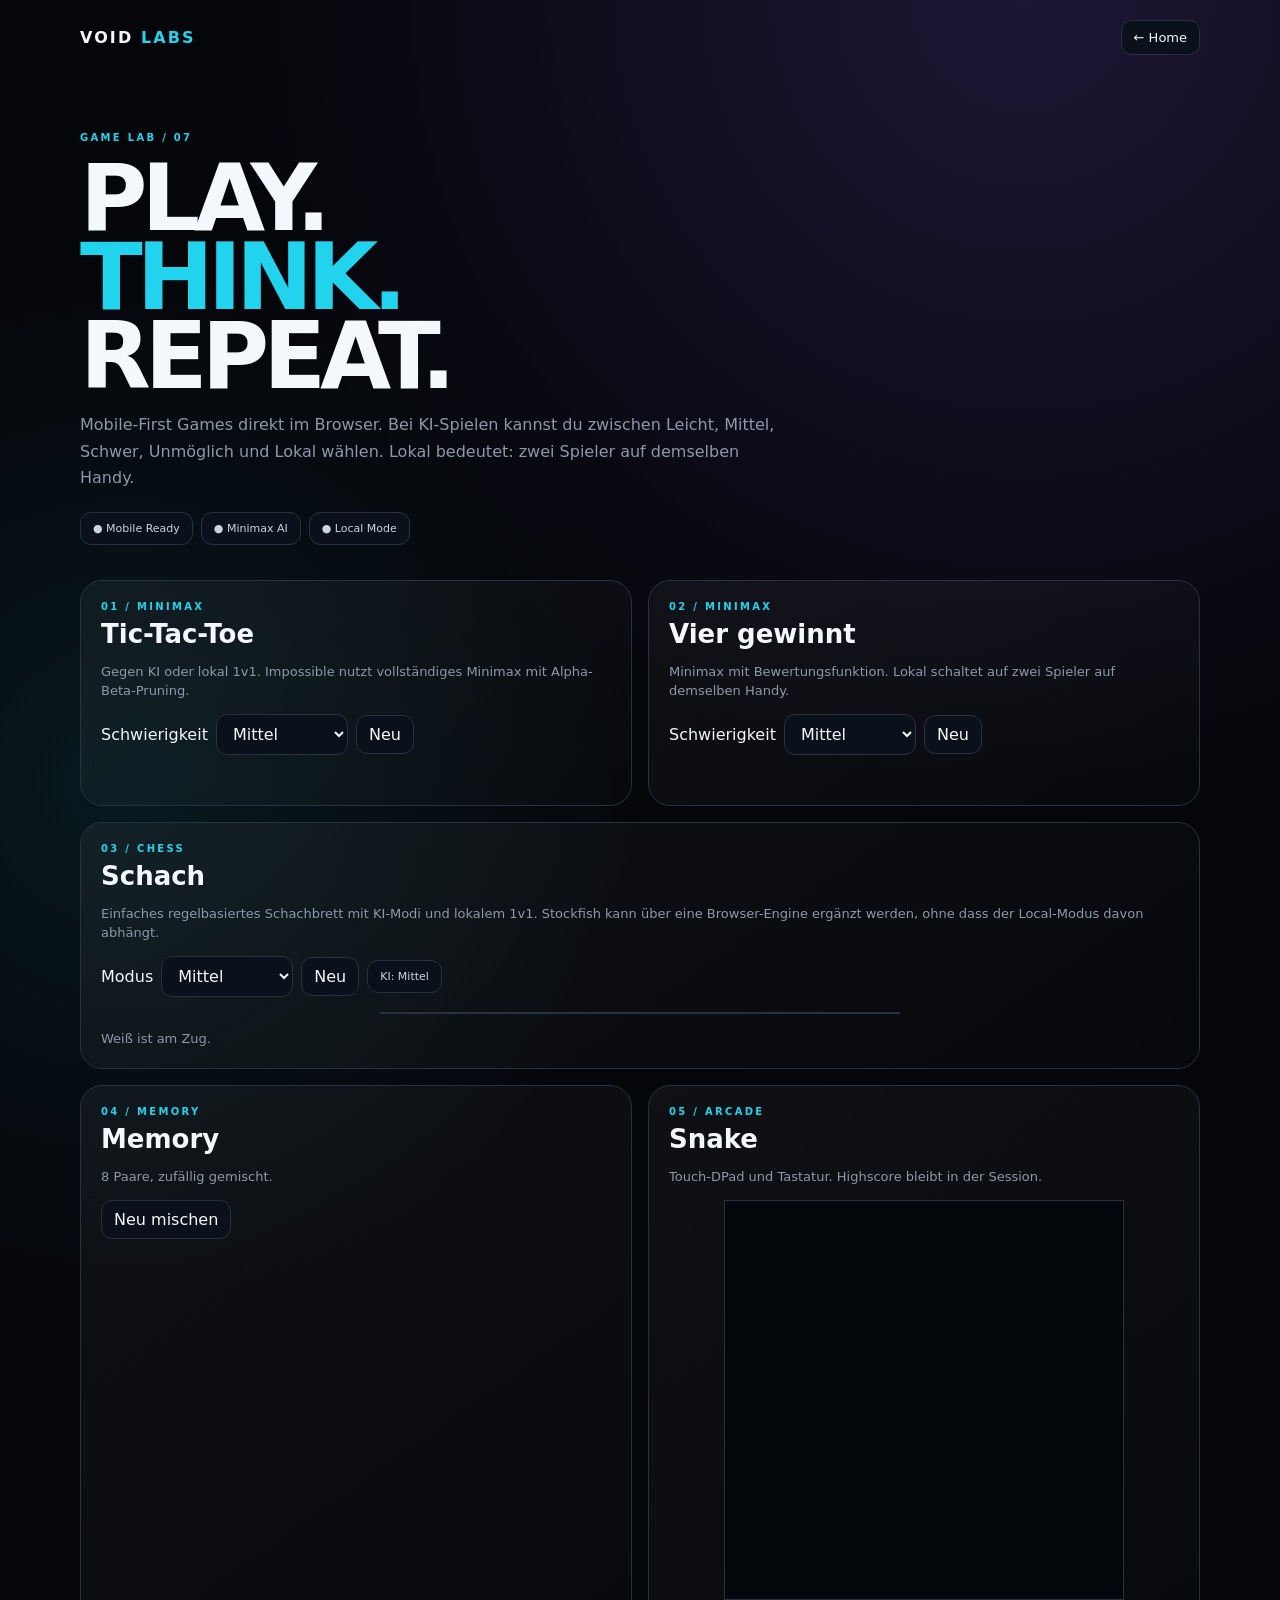
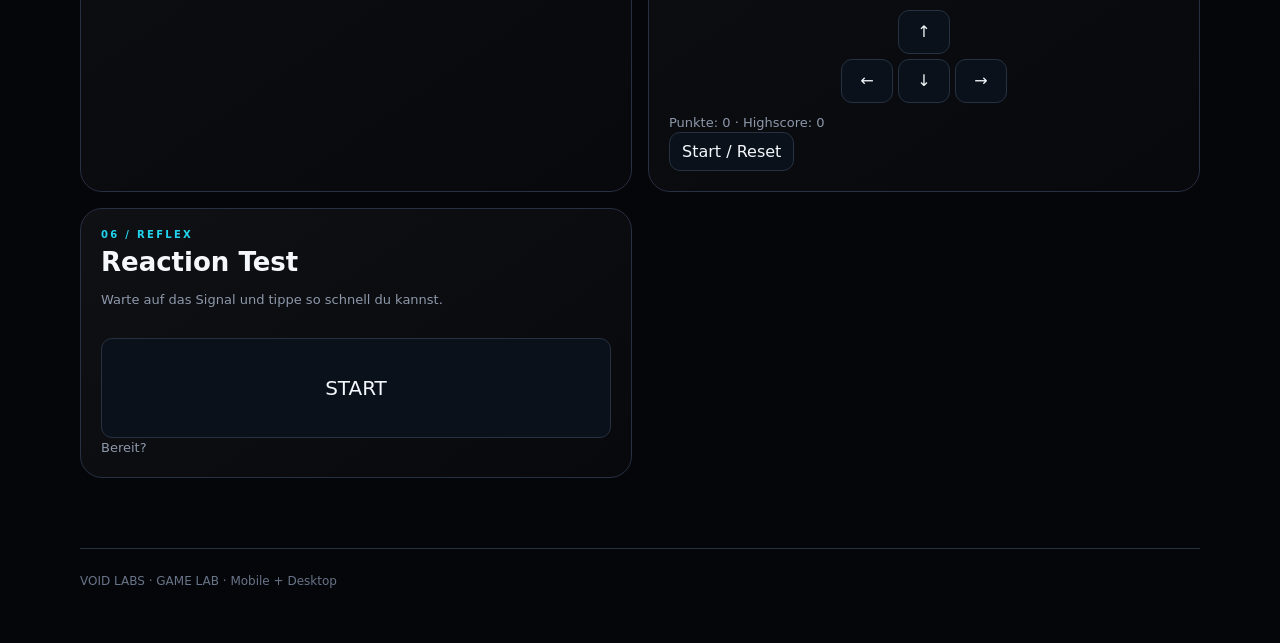
==== commit 8e10f44d: "Add Local difficulty mode to Game Lab and remove separate multiplayer page" ====
--- a/games.html
+++ b/games.html
@@ -1,8 +1,9 @@
-<!doctype html><html lang="de"><head><meta charset="utf-8"><meta name="viewport" content="width=device-width,initial-scale=1,viewport-fit=cover"><meta name="theme-color" content="#05060a"><title>VOID LABS — Game Lab</title><style>:root{--bg:#05060a;--panel:#0b1018;--line:#263141;--text:#f4f7fb;--muted:#8d98aa;--cyan:#22d3ee;--purple:#8b5cf6}*{box-sizing:border-box}body{margin:0;background:radial-gradient(circle at 80% 0,rgba(139,92,246,.18),transparent 32%),radial-gradient(circle at 10% 35%,rgba(34,211,238,.09),transparent 28%),var(--bg);color:var(--text);font-family:Inter,system-ui,sans-serif}.wrap{width:min(1120px,calc(100% - 28px));margin:auto}a{color:inherit;text-decoration:none}header{height:74px;display:flex;align-items:center;justify-content:space-between}.brand{font-weight:900;letter-spacing:.13em}.brand span{color:var(--cyan)}.back,select,button,.pill{border:1px solid var(--line);background:#0a111a;color:var(--text);border-radius:11px;padding:9px 12px;font:inherit}.back{font-size:13px}.hero{padding:58px 0 35px}.eyebrow,.tag{font-size:10px;letter-spacing:.23em;color:var(--cyan);font-weight:800}.hero h1{font-size:clamp(50px,10vw,92px);line-height:.86;letter-spacing:-.065em;margin:16px 0}.hero h1 span{color:var(--cyan)}.hero p{max-width:690px;color:var(--muted);line-height:1.65}.status{display:flex;gap:8px;flex-wrap:wrap;margin-top:20px}.pill{font-size:11px;color:#cbd5e1}.grid{display:grid;grid-template-columns:repeat(2,minmax(0,1fr));gap:16px;padding-bottom:70px}.game{background:linear-gradient(145deg,rgba(255,255,255,.045),rgba(255,255,255,.012));border:1px solid var(--line);border-radius:22px;padding:20px;min-width:0}.game.wide{grid-column:1/-1}.game h2{font-size:26px;margin:7px 0}.desc{font-size:13px;color:var(--muted);line-height:1.5;margin:0 0 14px}.controls{display:flex;gap:8px;align-items:center;flex-wrap:wrap;margin:10px 0}.controls label{font-size:12px;color:var(--muted)}select,button{cursor:pointer}.btn:hover{border-color:var(--cyan)}.result{min-height:22px;color:#bdc8d8;font-size:13px;margin-top:8px}.board3{display:grid;grid-template-columns:repeat(3,1fr);gap:7px;max-width:340px;margin:14px auto}.cell3{aspect-ratio:1;font-size:clamp(28px,8vw,48px);font-weight:900;background:#080e16}.cell3.x{color:var(--cyan)}.cell3.o{color:var(--purple)}.connect{display:grid;grid-template-columns:repeat(7,1fr);gap:6px;max-width:520px;margin:15px auto}.hole{aspect-ratio:1;border-radius:50%;background:#070b11}.hole.p1{background:var(--cyan)}.hole.p2{background:var(--purple)}.chess{width:min(100%,520px);margin:15px auto;display:grid;grid-template-columns:repeat(8,1fr);border:1px solid var(--line)}.sq{aspect-ratio:1;display:grid;place-items:center;font-size:clamp(20px,5vw,38px);cursor:pointer;border:0;border-radius:0}.sq.light{background:#182231}.sq.dark{background:#0a1018}.sq.sel{outline:3px solid var(--cyan);outline-offset:-3px}.memory{display:grid;grid-template-columns:repeat(4,1fr);gap:7px;max-width:430px;margin:15px auto}.mem{aspect-ratio:1;font-size:25px;background:#080e16}.mem.open{background:#152130}.snakeBox{display:flex;justify-content:center}.snake{width:min(100%,400px);height:auto;background:#03070b;border:1px solid var(--line);touch-action:none}.dpad{display:grid;grid-template-columns:repeat(3,52px);gap:5px;justify-content:center;margin:10px auto}.dpad button{height:44px;padding:0}.reaction{width:100%;height:100px;font-size:20px;margin-top:15px}.foot{border-top:1px solid var(--line);padding:25px 0 55px;color:#687487;font-size:12px}@media(max-width:720px){.grid{grid-template-columns:1fr}.game.wide{grid-column:auto}.hero{padding-top:35px}}</style></head><body><div class="wrap"><header><a class="brand" href="index.html">VOID <span>LABS</span></a><a class="back" href="index.html">← Home</a></header><section class="hero"><div class="eyebrow">GAME LAB / 07</div><h1>PLAY.<br><span>THINK.</span><br>REPEAT.</h1><p>Mobile-First Games direkt im Browser. Touch-Steuerung, echte Minimax-KI mit Schwierigkeitsgraden und eine Schach-Engine-Schnittstelle.</p><div class="status"><span class="pill">● Mobile Ready</span><span class="pill">● Minimax AI</span><span class="pill">● Browser Games</span></div></section><div class="grid"><section class="game"><div class="tag">01 / MINIMAX</div><h2>Tic-Tac-Toe</h2><p class="desc">Echtes Minimax. Impossible spielt optimal und ist nicht absichtlich geschwächt.</p><div class="controls"><label>Schwierigkeit</label><select id="tttDiff"><option value="easy">Easy</option><option value="normal" selected>Normal</option><option value="hard">Hard</option><option value="impossible">Impossible</option></select><button class="btn" onclick="resetTTT()">Neu</button></div><div id="ttt" class="board3"></div><div id="tttResult" class="result"></div></section><section class="game"><div class="tag">02 / MINIMAX</div><h2>Vier gewinnt</h2><p class="desc">Minimax + Bewertungsfunktion + Alpha-Beta-Pruning. Je höher die Stufe, desto tiefer die Suche.</p><div class="controls"><label>Schwierigkeit</label><select id="cfDiff"><option value="easy">Easy</option><option value="normal" selected>Normal</option><option value="hard">Hard</option><option value="impossible">Impossible</option></select><button class="btn" onclick="resetCF()">Neu</button></div><div id="cf" class="connect"></div><div id="cfResult" class="result"></div></section><section class="game wide"><div class="tag">03 / ENGINE</div><h2>Schach</h2><p class="desc">Stockfish-Hook für den Browser. Wenn die Engine geladen werden kann, wird sie verwendet; ansonsten bleibt ein lokaler Fallback aktiv.</p><div class="controls"><label>Modus</label><select id="chDiff"><option value="casual">Casual</option><option value="strong" selected>Strong</option><option value="engine">Stockfish</option></select><button class="btn" onclick="resetChess()">Neu</button><span id="stockStatus" class="pill">Engine: lädt…</span></div><div id="chess" class="chess"></div><div id="chResult" class="result">Weiß ist am Zug.</div></section><section class="game"><div class="tag">04 / MEMORY</div><h2>Memory</h2><p class="desc">8 Paare, zufällig gemischt, komplett touch-freundlich.</p><button class="btn" onclick="resetMemory()">Neu mischen</button><div id="memory" class="memory"></div><div id="memResult" class="result"></div></section><section class="game"><div class="tag">05 / ARCADE</div><h2>Snake</h2><p class="desc">Touch-DPad und Tastatur. Highscore bleibt in der Session.</p><div class="snakeBox"><canvas id="snake" class="snake" width="400" height="400"></canvas></div><div class="dpad"><span></span><button onclick="snakeDir(0,-1)">↑</button><span></span><button onclick="snakeDir(-1,0)">←</button><button onclick="snakeDir(0,1)">↓</button><button onclick="snakeDir(1,0)">→</button></div><div id="snakeResult" class="result">Punkte: 0 · Highscore: 0</div><button class="btn" onclick="resetSnake()">Start / Reset</button></section><section class="game"><div class="tag">06 / REFLEX</div><h2>Reaction Test</h2><p class="desc">Warte auf das Signal und tippe so schnell du kannst.</p><button id="reaction" class="reaction" onclick="reactionClick()">START</button><div id="reactionResult" class="result">Bereit?</div></section></div><div class="foot">VOID LABS · GAME LAB · Mobile + Desktop</div></div><script>
-const $=id=>document.getElementById(id),sleep=ms=>new Promise(r=>setTimeout(r,ms));
-/* TTT */let tt=Array(9).fill(''),ttBusy=false;const ttWins=[[0,1,2],[3,4,5],[6,7,8],[0,3,6],[1,4,7],[2,5,8],[0,4,8],[2,4,6]];function ttWinner(b){for(const w of ttWins)if(b[w[0]]&&b[w[0]]===b[w[1]]&&b[w[1]]===b[w[2]])return b[w[0]];return b.every(Boolean)?'draw':null}function ttScore(b,d){let w=ttWinner(b);return w==='O'?10-d:w==='X'?d-10:w==='draw'?0:null}function ttMini(b,d,max,a=-Infinity,z=Infinity){let s=ttScore(b,d);if(s!==null)return s;let e=b.map((v,i)=>v?null:i).filter(i=>i!==null);if(max){let v=-Infinity;for(const i of e){b[i]='O';v=Math.max(v,ttMini(b,d+1,false,a,z));b[i]='';a=Math.max(a,v);if(z<=a)break}return v}else{let v=Infinity;for(const i of e){b[i]='X';v=Math.min(v,ttMini(b,d+1,true,a,z));b[i]='';z=Math.min(z,v);if(z<=a)break}return v}}function ttBest(){let e=tt.map((v,i)=>v?null:i).filter(i=>i!==null),best=-Infinity,ms=[];for(const i of e){tt[i]='O';let v=ttMini(tt,0,false);tt[i]='';if(v>best){best=v;ms=[i]}else if(v===best)ms.push(i)}return ms[Math.floor(Math.random()*ms.length)]}function ttEasy(){let e=tt.map((v,i)=>v?null:i).filter(i=>i!==null);return e[Math.floor(Math.random()*e.length)]}function drawTT(){let e=$('ttt');e.innerHTML='';tt.forEach((v,i)=>{let b=document.createElement('button');b.className='cell3 '+(v==='X'?'x':'o');b.textContent=v;b.onclick=()=>playTT(i);e.appendChild(b)})}function resetTTT(){tt=Array(9).fill('');ttBusy=false;drawTT();$('tttResult').textContent='Du bist X.'}async function playTT(i){if(ttBusy||tt[i]||ttWinner(tt))return;tt[i]='X';drawTT();let w=ttWinner(tt);if(w)return endTT(w);ttBusy=true;$('tttResult').textContent='KI denkt…';await sleep(180);let d=$('tttDiff').value,m=d==='easy'?ttEasy():d==='normal'?(Math.random()<.35?ttEasy():ttBest()):d==='hard'?(Math.random()<.08?ttEasy():ttBest()):ttBest();tt[m]='O';ttBusy=false;drawTT();w=ttWinner(tt);w?endTT(w):$('tttResult').textContent='Du bist X.'}function endTT(w){$('tttResult').textContent=w==='X'?'Du gewinnst!':w==='O'?'Die KI gewinnt.':'Unentschieden.'}resetTTT();
-/* CONNECT FOUR */const R=6,C=7;let cf=Array(42).fill(0),cfBusy=false;const idx=(r,c)=>r*7+c;function cfMoves(b){return[3,2,4,1,5,0,6].filter(c=>b[c]===0)}function cfDrop(b,c,p){for(let r=5;r>=0;r--){let i=idx(r,c);if(!b[i]){b[i]=p;return i}}return-1}function cfWin(b,p){for(let r=0;r<6;r++)for(let c=0;c<7;c++){let i=idx(r,c);if(c<4&&[0,1,2,3].every(k=>b[i+k]===p))return 1;if(r<3&&[0,1,2,3].every(k=>b[i+7*k]===p))return 1;if(r<3&&c<4&&[0,1,2,3].every(k=>b[i+8*k]===p))return 1;if(r<3&&c>2&&[0,1,2,3].every(k=>b[i+6*k]===p))return 1}return 0}function winScore(w,p){let o=p===2?1:2,a=w.filter(x=>x===p).length,b=w.filter(x=>x===o).length,z=w.filter(x=>x===0).length;return a===4?100000:a===3&&z===1?120:a===2&&z===2?15:b===3&&z===1?-150:b===2&&z===2?-12:0}function cfEval(b){let s=0;for(let r=0;r<6;r++)if(b[idx(r,3)]===2)s+=8;for(let r=0;r<6;r++)for(let c=0;c<4;c++)s+=winScore([b[idx(r,c)],b[idx(r,c+1)],b[idx(r,c+2)],b[idx(r,c+3)]],2);for(let r=0;r<3;r++)for(let c=0;c<7;c++)s+=winScore([b[idx(r,c)],b[idx(r+1,c)],b[idx(r+2,c)],b[idx(r+3,c)]],2);for(let r=0;r<3;r++)for(let c=0;c<4;c++)s+=winScore([b[idx(r,c)],b[idx(r+1,c+1)],b[idx(r+2,c+2)],b[idx(r+3,c+3)]],2);for(let r=0;r<3;r++)for(let c=3;c<7;c++)s+=winScore([b[idx(r,c)],b[idx(r+1,c-1)],b[idx(r+2,c-2)],b[idx(r+3,c-3)]],2);return s}function cfSearch(b,d,max,a=-Infinity,z=Infinity){let m=cfMoves(b),term=cfWin(b,1)||cfWin(b,2)||!m.length;if(!d||term)return cfWin(b,2)?1000000+d:cfWin(b,1)?-1000000-d:cfEval(b);if(max){let v=-Infinity;for(let c of m){let x=[...b];cfDrop(x,c,2);v=Math.max(v,cfSearch(x,d-1,false,a,z));a=Math.max(a,v);if(z<=a)break}return v}else{let v=Infinity;for(let c of m){let x=[...b];cfDrop(x,c,1);v=Math.min(v,cfSearch(x,d-1,true,a,z));z=Math.min(z,v);if(z<=a)break}return v}}function cfBest(d){let m=cfMoves(cf),best=m[0],bv=-Infinity;for(let c of m){let x=[...cf];cfDrop(x,c,2);let v=cfSearch(x,d-1,false);if(v>bv){bv=v;best=c}}return best}function drawCF(){let e=$('cf');e.innerHTML='';cf.forEach((v,i)=>{let b=document.createElement('button');b.className='hole '+(v===1?'p1':v===2?'p2':'');b.onclick=()=>playCF(i%7);e.appendChild(b)})}function resetCF(){cf=Array(42).fill(0);cfBusy=false;drawCF();$('cfResult').textContent='Du bist Cyan.'}async function playCF(c){if(cfBusy||cf[c]||cfWin(cf,1)||cfWin(cf,2))return;if(cfDrop(cf,c,1)<0)return;drawCF();if(cfWin(cf,1))return $('cfResult').textContent='Du gewinnst!';if(!cfMoves(cf).length)return $('cfResult').textContent='Unentschieden.';cfBusy=true;$('cfResult').textContent='KI denkt…';await sleep(180);let d=$('cfDiff').value,col=d==='easy'?cfMoves(cf)[Math.floor(Math.random()*cfMoves(cf).length)]:d==='normal'?cfBest(3):d==='hard'?cfBest(5):cfBest(7);cfDrop(cf,col,2);cfBusy=false;drawCF();if(cfWin(cf,2))$('cfResult').textContent='Die KI gewinnt.';else if(!cfMoves(cf).length)$('cfResult').textContent='Unentschieden.';else $('cfResult').textContent='Du bist Cyan.'}resetCF();
-/* CHESS / STOCKFISH HOOK */const WP=['♙','♘','♗','♖','♕','♔'],BP=['♟','♞','♝','♜','♛','♚'];let chess=Array(64).fill(''),chSel=null,chTurn='w',sf=null,sfReady=false;function isW(p){return WP.includes(p)}function isB(p){return BP.includes(p)}function resetChess(){chess=Array(64).fill('');let br=['♜','♞','♝','♛','♚','♝','♞','♜'];for(let i=0;i<8;i++){chess[i]=br[i];chess[8+i]='♟';chess[48+i]='♙';chess[56+i]=br[i].replace('♜','♖').replace('♞','♘').replace('♝','♗').replace('♛','♕').replace('♚','♔')}chSel=null;chTurn='w';drawChess();$('chResult').textContent='Weiß ist am Zug.'}function drawChess(){let e=$('chess');e.innerHTML='';chess.forEach((p,i)=>{let b=document.createElement('button');b.className='sq '+(((Math.floor(i/8)+i)%2)?'dark':'light')+(chSel===i?' sel':'');b.textContent=p;b.onclick=()=>chessClick(i);e.appendChild(b)})}function chessClick(i){if(chTurn!=='w')return;if(chSel===null){if(isW(chess[i])){chSel=i;drawChess()}return}if(i===chSel){chSel=null;drawChess();return}if(!chess[i]||isB(chess[i])){chess[i]=chess[chSel];chess[chSel]='';chSel=null;chTurn='b';drawChess();$('chResult').textContent='KI denkt…';setTimeout(chessAI,260)}else{chSel=i;drawChess()}}function chessAI(){let cand=[];chess.forEach((p,i)=>{if(isB(p))for(let j=0;j<64;j++)if(!chess[j]||isW(chess[j])){let dr=Math.abs(Math.floor(i/8)-Math.floor(j/8)),dc=Math.abs(i%8-j%8);if(dr<=1&&dc<=1&&dr+dc>0)cand.push([i,j])}});if(cand.length){let m=cand[Math.floor(Math.random()*cand.length)];chess[m[1]]=chess[m[0]];chess[m[0]]=''}chTurn='w';drawChess();$('chResult').textContent='Weiß ist am Zug.'}function tryStockfish(){const urls=['https://cdn.jsdelivr.net/npm/stockfish@17.1.0/src/stockfish.js','https://cdn.jsdelivr.net/npm/stockfish@16.0.0/src/stockfish.js'];let n=0;function go(){try{sf=new Worker(urls[n]);sf.onmessage=e=>{let m=String(e.data||'');if(m.includes('uciok')){sfReady=true;$('stockStatus').textContent='Engine: Stockfish bereit';sf.postMessage('isready')}if(m.startsWith('bestmove')){chessAI()}};sf.postMessage('uci')}catch(e){n++;if(n<urls.length)setTimeout(go,300);else $('stockStatus').textContent='Engine: Fallback'}}go()}resetChess();tryStockfish();
-/* MEMORY */const symbols=['◆','★','●','▲','✦','⬟','☾','⚡'];let cards=[],first=null,memLock=false,matched=0;function resetMemory(){cards=[...symbols,...symbols].sort(()=>Math.random()-.5).map(v=>({v,open:false,done:false}));first=null;memLock=false;matched=0;drawMemory();$('memResult').textContent='0 / 8 Paare'}function drawMemory(){let e=$('memory');e.innerHTML='';cards.forEach((c,i)=>{let b=document.createElement('button');b.className='mem '+(c.open||c.done?'open':'');b.textContent=c.open||c.done?c.v:'?';b.onclick=()=>memClick(i);e.appendChild(b)})}function memClick(i){if(memLock||cards[i].open||cards[i].done)return;cards[i].open=true;drawMemory();if(first===null){first=i;return}let a=first,b=i;memLock=true;if(cards[a].v===cards[b].v){cards[a].done=cards[b].done=true;matched++;first=null;memLock=false;drawMemory();$('memResult').textContent=matched+' / 8 Paare'+(matched===8?' — Fertig!':'')}else setTimeout(()=>{cards[a].open=cards[b].open=false;first=null;memLock=false;drawMemory()},650)}resetMemory();
-/* SNAKE */const sn=$('snake'),sx=sn.getContext('2d');let snake=[],food={},sdir={x:1,y:0},snext={x:1,y:0},score=0,high=0,srun=false,lastTick=0;function resetSnake(){snake=[{x:10,y:10},{x:9,y:10},{x:8,y:10}];sdir={x:1,y:0};snext={x:1,y:0};score=0;srun=true;food={x:Math.floor(Math.random()*20),y:Math.floor(Math.random()*20)};$('snakeResult').textContent='Punkte: 0 · Highscore: '+high;requestAnimationFrame(snakeLoop)}function snakeDir(x,y){if(x===-sdir.x&&y===-sdir.y)return;snext={x,y}}document.addEventListener('keydown',e=>{let k=e.key.toLowerCase();if(k==='arrowup'||k==='w')snakeDir(0,-1);if(k==='arrowdown'||k==='s')snakeDir(0,1);if(k==='arrowleft'||k==='a')snakeDir(-1,0);if(k==='arrowright'||k==='d')snakeDir(1,0)});function snakeLoop(t){if(!srun)return;if(t-lastTick<105){requestAnimationFrame(snakeLoop);return}lastTick=t;sdir=snext;let h={x:snake[0].x+sdir.x,y:snake[0].y+sdir.y};if(h.x<0||h.y<0||h.x>=20||h.y>=20||snake.some((p,i)=>i&&p.x===h.x&&p.y===h.y)){srun=false;high=Math.max(high,score);$('snakeResult').textContent='Game Over · Punkte: '+score+' · Highscore: '+high;drawSnake();return}snake.unshift(h);if(h.x===food.x&&h.y===food.y){score++;high=Math.max(high,score);do{food={x:Math.floor(Math.random()*20),y:Math.floor(Math.random()*20)}}while(snake.some(p=>p.x===food.x&&p.y===food.y))}else snake.pop();$('snakeResult').textContent='Punkte: '+score+' · Highscore: '+high;drawSnake();requestAnimationFrame(snakeLoop)}function drawSnake(){sx.clearRect(0,0,400,400);sx.strokeStyle='#121a26';for(let i=0;i<=20;i++){sx.beginPath();sx.moveTo(i*20,0);sx.lineTo(i*20,400);sx.stroke();sx.beginPath();sx.moveTo(0,i*20);sx.lineTo(400,i*20);sx.stroke()}sx.fillStyle='#8b5cf6';sx.fillRect(food.x*20+3,food.y*20+3,14,14);snake.forEach((p,i)=>{sx.fillStyle=i?'#159bb0':'#22d3ee';sx.fillRect(p.x*20+2,p.y*20+2,16,16)})}drawSnake();
-/* REACTION */let armed=false,rt=0;function reactionClick(){let b=$('reaction');if(armed){let ms=Math.round(performance.now()-rt);armed=false;b.textContent='NOCHMAL';$('reactionResult').textContent='Reaktionszeit: '+ms+' ms';return}b.disabled=true;b.textContent='WARTE…';$('reactionResult').textContent='Noch nicht tippen!';setTimeout(()=>{armed=true;rt=performance.now();b.disabled=false;b.textContent='JETZT!';$('reactionResult').textContent='LOS!'},900+Math.random()*2200)}</script></body></html>+<!doctype html><html lang="de"><head><meta charset="utf-8"><meta name="viewport" content="width=device-width,initial-scale=1"><meta name="theme-color" content="#05060a"><title>VOID LABS — Game Lab</title><style>:root{--bg:#05060a;--card:#0b1018;--line:#263141;--text:#f4f7fb;--muted:#8d98aa;--cyan:#22d3ee;--purple:#8b5cf6}*{box-sizing:border-box}body{margin:0;background:radial-gradient(circle at 80% 0,rgba(139,92,246,.18),transparent 32%),radial-gradient(circle at 10% 35%,rgba(34,211,238,.09),transparent 28%),var(--bg);color:var(--text);font-family:Inter,system-ui,sans-serif}.wrap{width:min(1120px,calc(100% - 28px));margin:auto}a{color:inherit;text-decoration:none}header{height:74px;display:flex;align-items:center;justify-content:space-between}.brand{font-weight:900;letter-spacing:.13em}.brand span{color:var(--cyan)}.back,select,button,.pill{border:1px solid var(--line);background:#0a111a;color:var(--text);border-radius:11px;padding:9px 12px;font:inherit}.back{font-size:13px}button,select{cursor:pointer}.hero{padding:58px 0 35px}.eyebrow,.tag{font-size:10px;letter-spacing:.23em;color:var(--cyan);font-weight:800}.hero h1{font-size:clamp(50px,10vw,92px);line-height:.86;letter-spacing:-.065em;margin:16px 0}.hero h1 span{color:var(--cyan)}.hero p{max-width:700px;color:var(--muted);line-height:1.65}.status{display:flex;gap:8px;flex-wrap:wrap;margin-top:20px}.pill{font-size:11px;color:#cbd5e1}.grid{display:grid;grid-template-columns:repeat(2,minmax(0,1fr));gap:16px;padding-bottom:70px}.game{background:linear-gradient(145deg,rgba(255,255,255,.045),rgba(255,255,255,.012));border:1px solid var(--line);border-radius:22px;padding:20px}.wide{grid-column:1/-1}.game h2{font-size:26px;margin:7px 0}.desc,.result{font-size:13px;color:var(--muted);line-height:1.5}.controls{display:flex;gap:8px;align-items:center;flex-wrap:wrap;margin:12px 0}.board3{display:grid;grid-template-columns:repeat(3,1fr);gap:7px;max-width:340px;margin:15px auto}.cell3{aspect-ratio:1;font-size:clamp(28px,8vw,48px);font-weight:900;background:#080e16}.cell3.x{color:var(--cyan)}.cell3.o{color:var(--purple)}.connect{display:grid;grid-template-columns:repeat(7,1fr);gap:6px;max-width:520px;margin:15px auto}.hole{aspect-ratio:1;border-radius:50%;background:#070b11}.hole.p1{background:var(--cyan)}.hole.p2{background:var(--purple)}.chess{width:min(100%,520px);margin:15px auto;display:grid;grid-template-columns:repeat(8,1fr);border:1px solid var(--line)}.sq{aspect-ratio:1;display:grid;place-items:center;font-size:clamp(20px,5vw,38px);cursor:pointer;border:0;border-radius:0}.light{background:#182231}.dark{background:#0a1018}.sel{outline:3px solid var(--cyan);outline-offset:-3px}.legal{box-shadow:inset 0 0 0 3px rgba(34,211,238,.45)}.memory{display:grid;grid-template-columns:repeat(4,1fr);gap:7px;max-width:430px;margin:15px auto}.mem{aspect-ratio:1;font-size:25px}.open{background:#152130}.snakeBox{display:flex;justify-content:center}.snake{width:min(100%,400px);height:auto;background:#03070b;border:1px solid var(--line);touch-action:none}.dpad{display:grid;grid-template-columns:repeat(3,52px);gap:5px;justify-content:center;margin:10px auto}.dpad button{height:44px;padding:0}.reaction{width:100%;height:100px;font-size:20px;margin-top:15px}.win{position:fixed;inset:0;background:rgba(2,4,8,.8);backdrop-filter:blur(8px);display:none;place-items:center;z-index:20}.win.show{display:grid}.winbox{text-align:center;width:min(430px,calc(100% - 30px));padding:30px;border:1px solid var(--line);border-radius:24px;background:#0b1118;animation:pop .3s ease}.winemoji{font-size:60px;animation:bounce .6s infinite alternate}@keyframes pop{from{transform:scale(.7);opacity:0}to{transform:scale(1);opacity:1}}@keyframes bounce{to{transform:translateY(-8px)}}.foot{border-top:1px solid var(--line);padding:25px 0 55px;color:#687487;font-size:12px}@media(max-width:720px){.grid{grid-template-columns:1fr}.wide{grid-column:auto}.hero{padding-top:35px}}</style></head><body><div class="wrap"><header><a class="brand" href="index.html">VOID <span>LABS</span></a><a class="back" href="index.html">← Home</a></header><section class="hero"><div class="eyebrow">GAME LAB / 07</div><h1>PLAY.<br><span>THINK.</span><br>REPEAT.</h1><p>Mobile-First Games direkt im Browser. Bei KI-Spielen kannst du zwischen Leicht, Mittel, Schwer, Unmöglich und Lokal wählen. Lokal bedeutet: zwei Spieler auf demselben Handy.</p><div class="status"><span class="pill">● Mobile Ready</span><span class="pill">● Minimax AI</span><span class="pill">● Local Mode</span></div></section><div class="grid"><section class="game"><div class="tag">01 / MINIMAX</div><h2>Tic-Tac-Toe</h2><p class="desc">Gegen KI oder lokal 1v1. Impossible nutzt vollständiges Minimax mit Alpha-Beta-Pruning.</p><div class="controls"><label>Schwierigkeit</label><select id="tttDiff" onchange="resetTTT()"><option value="easy">Leicht</option><option value="normal" selected>Mittel</option><option value="hard">Schwer</option><option value="impossible">Unmöglich</option><option value="local">Lokal</option></select><button onclick="resetTTT()">Neu</button></div><div id="ttt" class="board3"></div><div id="tttResult" class="result"></div></section><section class="game"><div class="tag">02 / MINIMAX</div><h2>Vier gewinnt</h2><p class="desc">Minimax mit Bewertungsfunktion. Lokal schaltet auf zwei Spieler auf demselben Handy.</p><div class="controls"><label>Schwierigkeit</label><select id="cfDiff" onchange="resetCF()"><option value="easy">Leicht</option><option value="normal" selected>Mittel</option><option value="hard">Schwer</option><option value="impossible">Unmöglich</option><option value="local">Lokal</option></select><button onclick="resetCF()">Neu</button></div><div id="cf" class="connect"></div><div id="cfResult" class="result"></div></section><section class="game wide"><div class="tag">03 / CHESS</div><h2>Schach</h2><p class="desc">Einfaches regelbasiertes Schachbrett mit KI-Modi und lokalem 1v1. Stockfish kann über eine Browser-Engine ergänzt werden, ohne dass der Local-Modus davon abhängt.</p><div class="controls"><label>Modus</label><select id="chDiff" onchange="resetChess()"><option value="easy">Leicht</option><option value="normal" selected>Mittel</option><option value="hard">Schwer</option><option value="impossible">Unmöglich</option><option value="local">Lokal</option></select><button onclick="resetChess()">Neu</button><span id="chMode" class="pill">KI: Mittel</span></div><div id="chess" class="chess"></div><div id="chResult" class="result">Weiß ist am Zug.</div></section><section class="game"><div class="tag">04 / MEMORY</div><h2>Memory</h2><p class="desc">8 Paare, zufällig gemischt.</p><button onclick="resetMemory()">Neu mischen</button><div id="memory" class="memory"></div><div id="memResult" class="result"></div></section><section class="game"><div class="tag">05 / ARCADE</div><h2>Snake</h2><p class="desc">Touch-DPad und Tastatur. Highscore bleibt in der Session.</p><div class="snakeBox"><canvas id="snake" class="snake" width="400" height="400"></canvas></div><div class="dpad"><span></span><button onclick="snakeDir(0,-1)">↑</button><span></span><button onclick="snakeDir(-1,0)">←</button><button onclick="snakeDir(0,1)">↓</button><button onclick="snakeDir(1,0)">→</button></div><div id="snakeResult" class="result">Punkte: 0 · Highscore: 0</div><button onclick="resetSnake()">Start / Reset</button></section><section class="game"><div class="tag">06 / REFLEX</div><h2>Reaction Test</h2><p class="desc">Warte auf das Signal und tippe so schnell du kannst.</p><button id="reaction" class="reaction" onclick="reactionClick()">START</button><div id="reactionResult" class="result">Bereit?</div></section></div><div class="foot">VOID LABS · GAME LAB · Mobile + Desktop</div></div><div id="win" class="win"><div class="winbox"><div id="winEmoji" class="winemoji">🏆</div><h2 id="winTitle">Gewonnen!</h2><p id="winText" class="desc"></p><button onclick="closeWin()">Weiter</button></div></div><script>
+const $=id=>document.getElementById(id),sleep=ms=>new Promise(r=>setTimeout(r,ms));function showWin(t,x,e='🏆'){$('winTitle').textContent=t;$('winText').textContent=x;$('winEmoji').textContent=e;$('win').classList.add('show')}function closeWin(){$('win').classList.remove('show')}
+/* TTT */let tt=[],ttBusy=false;const lines=[[0,1,2],[3,4,5],[6,7,8],[0,3,6],[1,4,7],[2,5,8],[0,4,8],[2,4,6]];function tRes(b){for(const l of lines)if(b[l[0]]&&b[l[0]]===b[l[1]]&&b[l[1]]===b[l[2]])return b[l[0]];return b.every(Boolean)?'draw':null}function mini(b,max,d=0,a=-99,z=99){let r=tRes(b);if(r)return r==='O'?10-d:r==='X'?d-10:0;let e=b.map((v,i)=>v?null:i).filter(i=>i!==null);if(max){let v=-99;for(const i of e){b[i]='O';v=Math.max(v,mini(b,false,d+1,a,z));b[i]='';a=Math.max(a,v);if(z<=a)break}return v}else{let v=99;for(const i of e){b[i]='X';v=Math.min(v,mini(b,true,d+1,a,z));b[i]='';z=Math.min(z,v);if(z<=a)break}return v}}function bestTT(){let e=tt.map((v,i)=>v?null:i).filter(i=>i!==null),best=-99,arr=[];for(const i of e){tt[i]='O';let v=mini(tt,true);tt[i]='';if(v>best){best=v;arr=[i]}else if(v===best)arr.push(i)}return arr[Math.floor(Math.random()*arr.length)]}function drawTT(){let e=$('ttt');e.innerHTML='';tt.forEach((v,i)=>{let b=document.createElement('button');b.className='cell3 '+(v==='X'?'x':'o');b.textContent=v;b.onclick=()=>ttMove(i);e.appendChild(b)})}function resetTTT(){tt=Array(9).fill('');ttBusy=false;drawTT();$('tttResult').textContent=$('tttDiff').value==='local'?'Lokal: X beginnt.':'Du bist X.'}async function ttMove(i){if(ttBusy||tt[i]||tRes(tt))return;let local=$('tttDiff').value==='local';let p=local?(tt.filter(Boolean).length%2?'O':'X'):'X';tt[i]=p;drawTT();let r=tRes(tt);if(r)return endTT(r);if(local){$('tttResult').textContent=(p==='X'?'O':'X')+' ist am Zug.';return}ttBusy=true;$('tttResult').textContent='KI denkt…';await sleep(160);let d=$('tttDiff').value;let m=d==='easy'?tt.map((v,j)=>v?null:j).filter(j=>j!==null).sort(()=>Math.random()-.5)[0]:d==='normal'?(Math.random()<.35?tt.map((v,j)=>v?null:j).filter(j=>j!==null)[Math.floor(Math.random()*tt.filter(v=>!v).length)]:bestTT()):d==='hard'?(Math.random()<.07?tt.map((v,j)=>v?null:j).filter(j=>j!==null)[Math.floor(Math.random()*tt.filter(v=>!v).length)]:bestTT()):bestTT();tt[m]='O';ttBusy=false;drawTT();r=tRes(tt);r?endTT(r):$('tttResult').textContent='Du bist X.'}function endTT(r){$('tttResult').textContent=r==='X'?'Du gewinnst!':r==='O'?'Die KI gewinnt.':'Unentschieden.';showWin(r==='draw'?'Unentschieden!':r==='X'?'Du gewinnst!':'KI gewinnt!',r==='draw'?'Niemand holt diese Runde.':r==='X'?'Stark gespielt!':'Die KI war diesmal besser.',r==='draw'?'🤝':'🏆')}resetTTT();
+/* Connect Four */let cf=[],cfBusy=false;const ci=(r,c)=>r*7+c;function cfMoves(b){return[3,2,4,1,5,0,6].filter(c=>!b[c])}function drop(b,c,p){for(let r=5;r>=0;r--)if(!b[ci(r,c)]){b[ci(r,c)]=p;return true}return false}function cfWin(b,p){for(let r=0;r<6;r++)for(let c=0;c<7;c++){let i=ci(r,c);if(c<4&&[0,1,2,3].every(k=>b[i+k]===p))return 1;if(r<3&&[0,1,2,3].every(k=>b[i+7*k]===p))return 1;if(r<3&&c<4&&[0,1,2,3].every(k=>b[i+8*k]===p))return 1;if(r<3&&c>2&&[0,1,2,3].every(k=>b[i+6*k]===p))return 1}return 0}function evalCF(b){let s=0;for(let r=0;r<6;r++)if(b[ci(r,3)]===2)s+=7;for(let r=0;r<6;r++)for(let c=0;c<4;c++){let w=[b[ci(r,c)],b[ci(r,c+1)],b[ci(r,c+2)],b[ci(r,c+3)]];s+=scoreW(w)}for(let r=0;r<3;r++)for(let c=0;c<7;c++)s+=scoreW([b[ci(r,c)],b[ci(r+1,c)],b[ci(r+2,c)],b[ci(r+3,c)]]);for(let r=0;r<3;r++)for(let c=0;c<4;c++)s+=scoreW([b[ci(r,c)],b[ci(r+1,c+1)],b[ci(r+2,c+2)],b[ci(r+3,c+3)]);for(let r=0;r<3;r++)for(let c=3;c<7;c++)s+=scoreW([b[ci(r,c)],b[ci(r+1,c-1)],b[ci(r+2,c-2)],b[ci(r+3,c-3)]]);return s}function scoreW(w){let a=w.filter(x=>x===2).length,o=w.filter(x=>x===1).length,e=w.filter(x=>x===0).length;return a===4?100000:a===3&&e===1?90:a===2&&e===2?12:o===3&&e===1?-110:o===2&&e===2?-10:0}function cfSearch(b,d,max,a=-1e9,z=1e9){let ms=cfMoves(b),end=!ms.length||cfWin(b,1)||cfWin(b,2);if(!d||end)return cfWin(b,2)?1000000+d:cfWin(b,1)?-1000000-d:evalCF(b);if(max){let v=-1e9;for(const c of ms){let x=[...b];drop(x,c,2);v=Math.max(v,cfSearch(x,d-1,false,a,z));a=Math.max(a,v);if(z<=a)break}return v}else{let v=1e9;for(const c of ms){let x=[...b];drop(x,c,1);v=Math.min(v,cfSearch(x,d-1,true,a,z));z=Math.min(z,v);if(z<=a)break}return v}}function bestCF(depth){let ms=cfMoves(cf),best=ms[0],bv=-1e9;for(const c of ms){let x=[...cf];drop(x,c,2);let v=cfSearch(x,depth-1,false);if(v>bv){bv=v;best=c}}return best}function drawCF(){let e=$('cf');e.innerHTML='';cf.forEach((v,i)=>{let b=document.createElement('button');b.className='hole '+(v===1?'p1':v===2?'p2':'');b.onclick=()=>cfMove(i%7);e.appendChild(b)})}function resetCF(){cf=Array(42).fill(0);cfBusy=false;drawCF();$('cfResult').textContent=$('cfDiff').value==='local'?'Lokal: Cyan beginnt.':'Du bist Cyan.'}async function cfMove(c){if(cfBusy||!cfMoves(cf).includes(c))return;let local=$('cfDiff').value==='local',p=local?(cf.filter(Boolean).length%2?2:1):1;drop(cf,c,p);drawCF();if(cfWin(cf,p))return endCF(p);if(cf.every(Boolean))return endCF(0);if(local){$('cfResult').textContent=(p===1?'Purple':'Cyan')+' ist am Zug.';return}cfBusy=true;$('cfResult').textContent='KI denkt…';await sleep(120);let d=$('cfDiff').value==='easy'?1:$('cfDiff').value==='normal'?3:$('cfDiff').value==='hard'?5:7;let m=cfMoves(cf)[Math.floor(Math.random()*cfMoves(cf).length)];if(d>1)m=bestCF(d);drop(cf,m,2);cfBusy=false;drawCF();if(cfWin(cf,2))endCF(2);else if(cf.every(Boolean))endCF(0);else $('cfResult').textContent='Du bist Cyan.'}function endCF(p){$('cfResult').textContent=p===0?'Unentschieden.':p===1?'Du gewinnst!':'Die KI gewinnt.';showWin(p===0?'Unentschieden!':p===1?'Du gewinnst!':'KI gewinnt!',p===0?'Volles Brett.':p===1?'Vier in einer Reihe!':'Die KI hat eine Reihe gebaut.',p===0?'🤝':'🏆')}resetCF();
+/* Chess local + simple AI */const piecesW=['♙','♘','♗','♖','♕','♔'],piecesB=['♟','♞','♝','♜','♛','♚'];let board=[],turn='w',selected=null;const isW=p=>piecesW.includes(p);function resetChess(){board=Array(64).fill('');let a=['♜','♞','♝','♛','♚','♝','♞','♜'];for(let i=0;i<8;i++){board[i]=a[i];board[8+i]='♟';board[48+i]='♙';board[56+i]=['♖','♘','♗','♕','♔','♗','♘','♖'][i]}turn='w';selected=null;$('chMode').textContent=$('chDiff').value==='local'?'Lokal: 2 Spieler':'KI: '+$('chDiff').selectedOptions[0].text;drawChess();$('chResult').textContent='Weiß ist am Zug.'}function pathClear(i,j){let r=Math.floor(i/8),c=i%8,R=Math.floor(j/8),C=j%8,sr=Math.sign(R-r),sc=Math.sign(C-c),rr=r+sr,cc=c+sc;while(rr!==R||cc!==C){if(board[rr*8+cc])return false;rr+=sr;cc+=sc}return true}function legalChess(i,j){let p=board[i];if(!p||isW(p)!==(turn==='w')||(board[j]&&isW(board[j])===isW(p)))return false;let r=Math.floor(i/8),c=i%8,R=Math.floor(j/8),C=j%8,dr=R-r,dc=C-c;let ok=false;if(p==='♙'||p==='♟'){let d=isW(p)?-1:1,start=isW(p)?6:1;ok=dc===0&&!board[j]&&(dr===d||(r===start&&dr===2*d&&!board[i+d*8]))||Math.abs(dc)===1&&dr===d&&!!board[j]}else if(p==='♘'||p==='♞')ok=Math.abs(dr)*Math.abs(dc)===2;else if(p==='♔'||p==='♚')ok=Math.max(Math.abs(dr),Math.abs(dc))===1;else if('♖♜'.includes(p))ok=(dr===0||dc===0)&&pathClear(i,j);else if('♗♝'.includes(p))ok=Math.abs(dr)===Math.abs(dc)&&pathClear(i,j);else if('♕♛'.includes(p))ok=(dr===0||dc===0||Math.abs(dr)===Math.abs(dc))&&pathClear(i,j);return ok}function chessMoves(i){let a=[];for(let j=0;j<64;j++)if(legalChess(i,j))a.push(j);return a}function drawChess(){let e=$('chess');e.innerHTML='';for(let i=0;i<64;i++){let b=document.createElement('button');b.className='sq '+(((Math.floor(i/8)+i)%2)?'dark':'light')+(selected===i?' sel':'')+(selected!==null&&chessMoves(selected).includes(i)?' legal':'');b.textContent=board[i];b.onclick=()=>chessClick(i);e.appendChild(b)}}async function chessClick(i){if(selected===null){if(board[i]&&isW(board[i])===(turn==='w')){selected=i;drawChess()}return}if(i===selected){selected=null;drawChess();return}if(!legalChess(selected,i)){if(board[i]&&isW(board[i])===(turn==='w')){selected=i;drawChess()}return}let p=board[selected];board[i]=p;board[selected]='';if(p==='♙'&&Math.floor(i/8)===0)board[i]='♕';if(p==='♟'&&Math.floor(i/8)===7)board[i]='♛';turn=turn==='w'?'b':'w';selected=null;drawChess();if(!board.includes('♔')||!board.includes('♚')){showWin('Partie beendet','König geschlagen.','🏆');return}if($('chDiff').value==='local'){$('chResult').textContent=(turn==='w'?'Weiß':'Schwarz')+' ist am Zug.';return}if(turn==='b'){ $('chResult').textContent='KI denkt…';await sleep(180);aiChess();turn='w';drawChess();$('chResult').textContent='Weiß ist am Zug.'}}function aiChess(){let all=[];for(let i=0;i<64;i++)if(board[i]&& !isW(board[i]))for(let j of chessMoves(i))all.push([i,j]);if(!all.length){showWin('Du gewinnst!','Die KI hat keinen Zug mehr.','🏆');return}let mode=$('chDiff').value,chosen=null;if(mode==='easy')chosen=all[Math.floor(Math.random()*all.length)];else{let captures=all.filter(([i,j])=>board[j]);if(mode==='normal')chosen=captures[0]||all[Math.floor(Math.random()*all.length)];else{chosen=captures.sort((a,b)=>(board[b[1]]?1:0)-(board[a[1]]?1:0))[0]||all[Math.floor(Math.random()*all.length)]}}let p=board[chosen[0]];board[chosen[1]]=p;board[chosen[0]]='';if(p==='♟'&&Math.floor(chosen[1]/8)===7)board[chosen[1]]='♛'}resetChess();
+/* Memory */let mem=[],first=null,lock=false,matched=0;const icons=['★','◆','●','▲','✦','⬟','☾','⚡'];function resetMemory(){mem=[...icons,...icons].sort(()=>Math.random()-.5).map(v=>({v,o:false,d:false}));first=null;lock=false;matched=0;drawMem();$('memResult').textContent='0 / 8 Paare'}function drawMem(){let e=$('memory');e.innerHTML='';mem.forEach((c,i)=>{let b=document.createElement('button');b.className='mem '+(c.o||c.d?'open':'');b.textContent=c.o||c.d?c.v:'?';b.onclick=()=>memClick(i);e.appendChild(b)})}function memClick(i){if(lock||mem[i].o||mem[i].d)return;mem[i].o=true;drawMem();if(first===null){first=i;return}lock=true;let a=first,b=i;if(mem[a].v===mem[b].v){mem[a].d=mem[b].d=true;matched++;first=null;lock=false;drawMem();$('memResult').textContent=matched+' / 8 Paare'+(matched===8?' — Fertig!':'')}else setTimeout(()=>{mem[a].o=mem[b].o=false;first=null;lock=false;drawMem()},600)}resetMemory();
+/* Snake */let sn=[],food={},sd={x:1,y:0},snNext={x:1,y:0},score=0,high=0,running=false,last=0;const sc=$('snake'),ctx=sc.getContext('2d');function resetSnake(){sn=[{x:8,y:8},{x:7,y:8},{x:6,y:8}];sd={x:1,y:0};snNext={x:1,y:0};score=0;running=true;food={x:Math.floor(Math.random()*16),y:Math.floor(Math.random()*16)};$('snakeResult').textContent='Punkte: 0 · Highscore: '+high;requestAnimationFrame(snakeLoop)}function snakeDir(x,y){if(x===-sd.x&&y===-sd.y)return;snNext={x,y}}document.addEventListener('keydown',e=>{let k=e.key.toLowerCase();if(k==='arrowup'||k==='w')snakeDir(0,-1);if(k==='arrowdown'||k==='s')snakeDir(0,1);if(k==='arrowleft'||k==='a')snakeDir(-1,0);if(k==='arrowright'||k==='d')snakeDir(1,0)});function snakeLoop(t){if(!running)return;if(t-last<100){requestAnimationFrame(snakeLoop);return}last=t;sd=snNext;let h={x:sn[0].x+sd.x,y:sn[0].y+sd.y};if(h.x<0||h.y<0||h.x>=16||h.y>=16||sn.some((p,i)=>i&&p.x===h.x&&p.y===h.y)){running=false;high=Math.max(high,score);$('snakeResult').textContent='Game Over · Punkte: '+score+' · Highscore: '+high;drawSnake();return}sn.unshift(h);if(h.x===food.x&&h.y===food.y){score++;high=Math.max(high,score);food={x:Math.floor(Math.random()*16),y:Math.floor(Math.random()*16)}}else sn.pop();$('snakeResult').textContent='Punkte: '+score+' · Highscore: '+high;drawSnake();requestAnimationFrame(snakeLoop)}function drawSnake(){ctx.clearRect(0,0,400,400);ctx.strokeStyle='#111a26';for(let i=0;i<=16;i++){ctx.beginPath();ctx.moveTo(i*25,0);ctx.lineTo(i*25,400);ctx.stroke();ctx.beginPath();ctx.moveTo(0,i*25);ctx.lineTo(400,i*25);ctx.stroke()}ctx.fillStyle='#8b5cf6';ctx.fillRect(food.x*25+4,food.y*25+4,17,17);sn.forEach((p,i)=>{ctx.fillStyle=i?'#159bb0':'#22d3ee';ctx.fillRect(p.x*25+3,p.y*25+3,19,19)})}drawSnake();
+/* Reaction */let reactReady=false,reactAt=0,reactTimer=0;function reactionClick(){let b=$('reaction');if(!reactReady&&reactAt===0){b.textContent='WARTE…';b.disabled=true;reactTimer=setTimeout(()=>{reactReady=true;reactAt=performance.now();b.disabled=false;b.textContent='JETZT!'},900+Math.random()*2400);return}if(reactReady){let ms=Math.round(performance.now()-reactAt);reactReady=false;reactAt=0;b.textContent='NOCHMAL';$('reactionResult').textContent='Reaktionszeit: '+ms+' ms'}}
+</script></body></html>
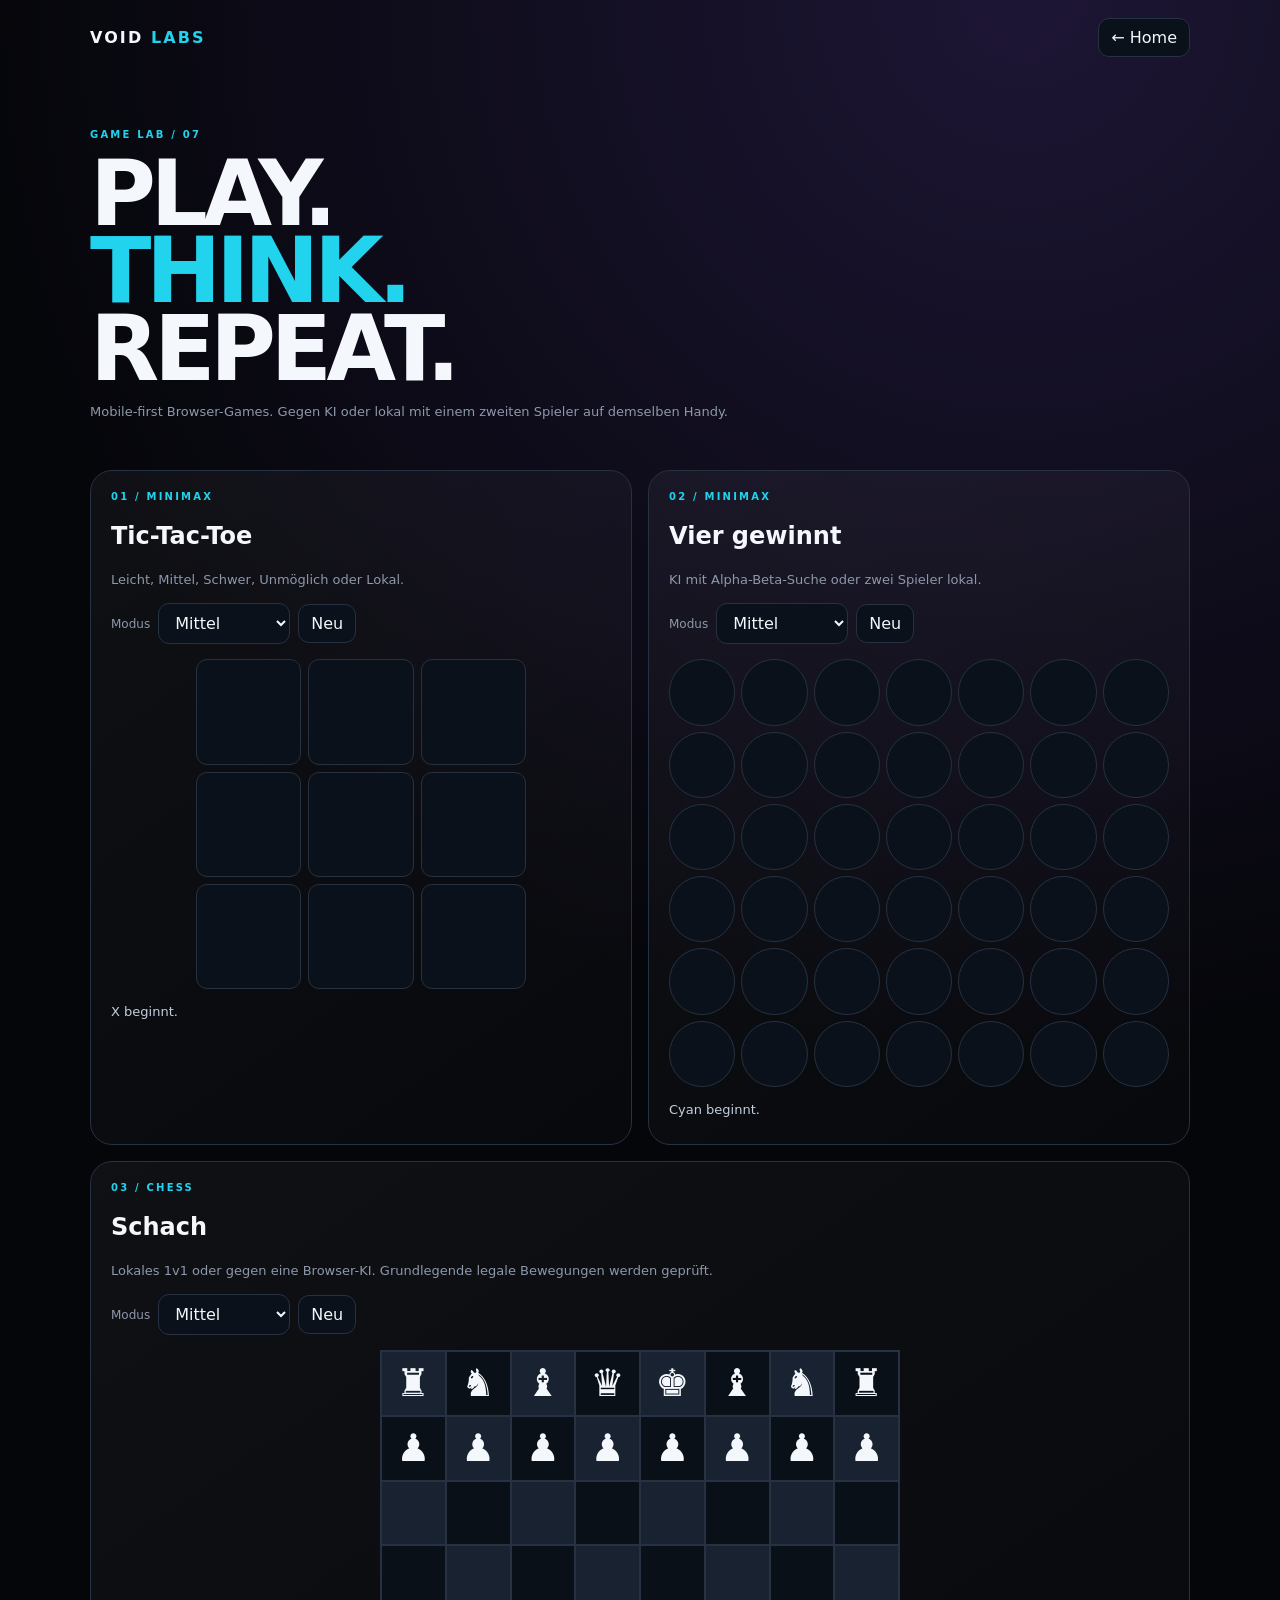
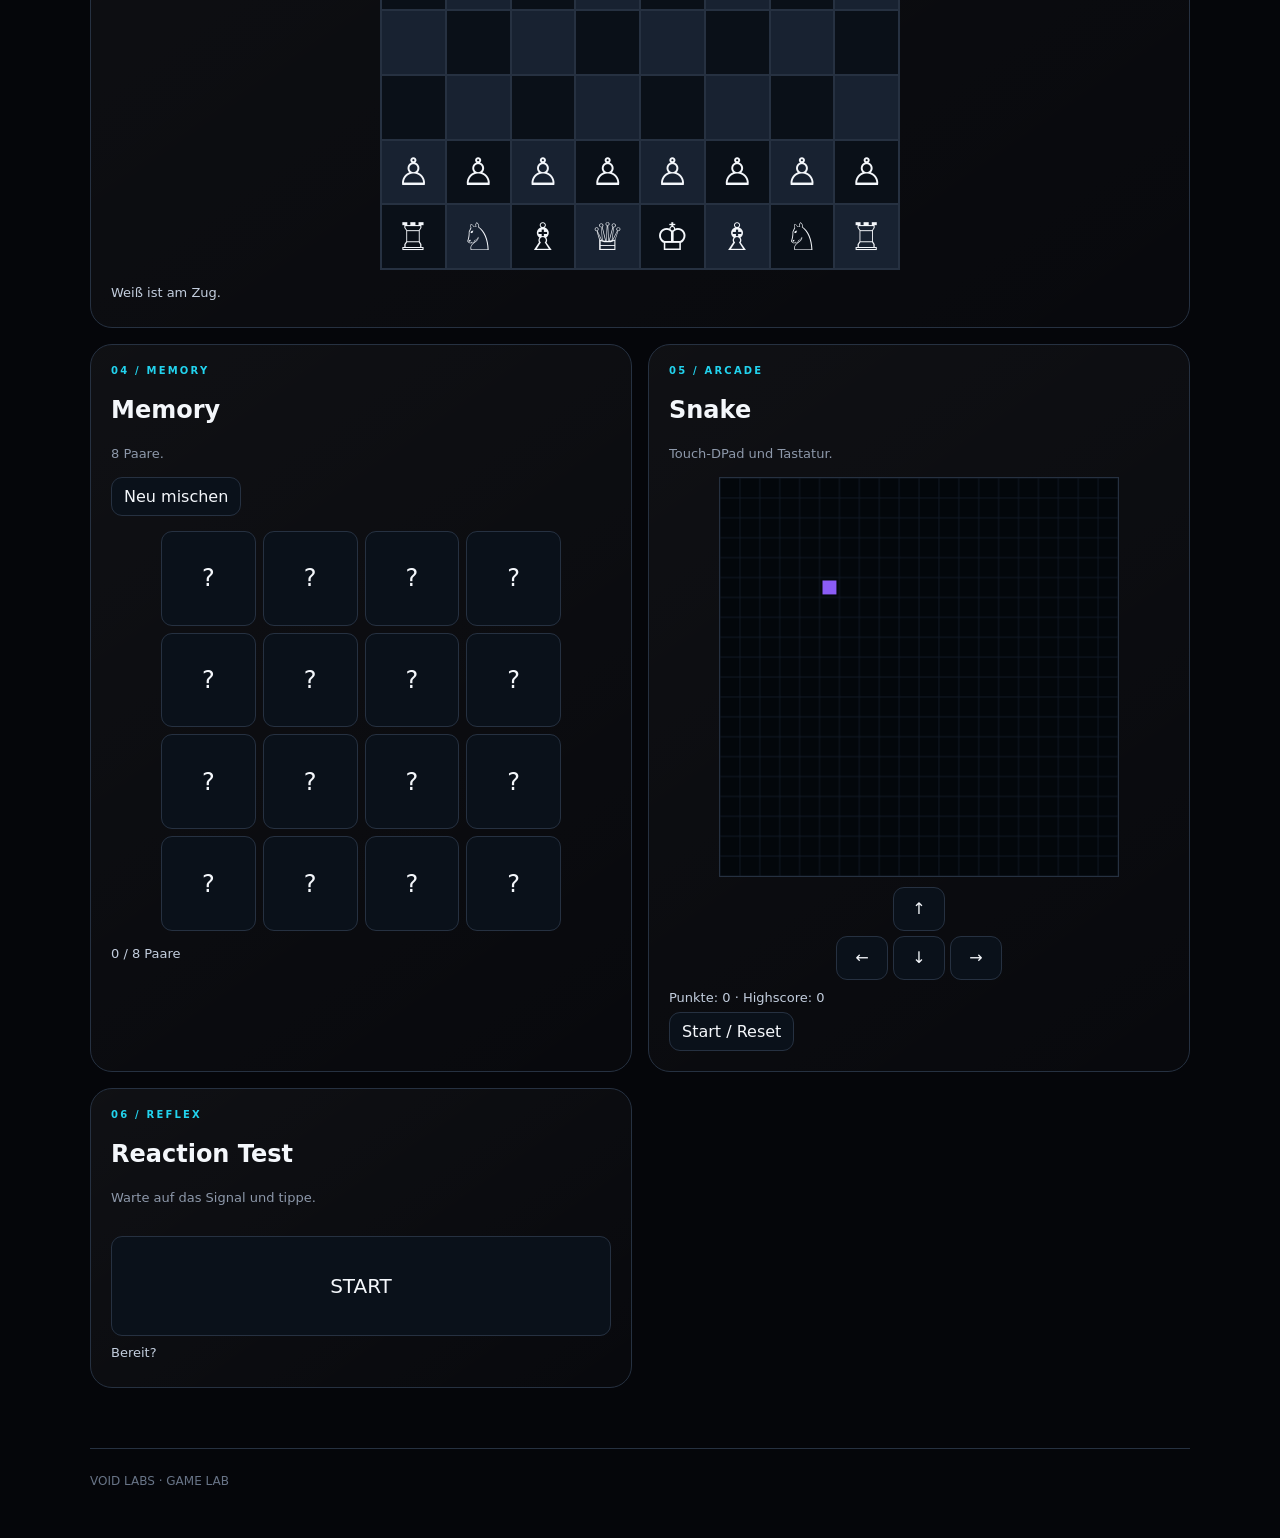
==== commit 9b0659bc: "Fix Game Lab JavaScript initialization and boards" ====
--- a/games.html
+++ b/games.html
@@ -1,9 +1,9 @@
-<!doctype html><html lang="de"><head><meta charset="utf-8"><meta name="viewport" content="width=device-width,initial-scale=1"><meta name="theme-color" content="#05060a"><title>VOID LABS — Game Lab</title><style>:root{--bg:#05060a;--card:#0b1018;--line:#263141;--text:#f4f7fb;--muted:#8d98aa;--cyan:#22d3ee;--purple:#8b5cf6}*{box-sizing:border-box}body{margin:0;background:radial-gradient(circle at 80% 0,rgba(139,92,246,.18),transparent 32%),radial-gradient(circle at 10% 35%,rgba(34,211,238,.09),transparent 28%),var(--bg);color:var(--text);font-family:Inter,system-ui,sans-serif}.wrap{width:min(1120px,calc(100% - 28px));margin:auto}a{color:inherit;text-decoration:none}header{height:74px;display:flex;align-items:center;justify-content:space-between}.brand{font-weight:900;letter-spacing:.13em}.brand span{color:var(--cyan)}.back,select,button,.pill{border:1px solid var(--line);background:#0a111a;color:var(--text);border-radius:11px;padding:9px 12px;font:inherit}.back{font-size:13px}button,select{cursor:pointer}.hero{padding:58px 0 35px}.eyebrow,.tag{font-size:10px;letter-spacing:.23em;color:var(--cyan);font-weight:800}.hero h1{font-size:clamp(50px,10vw,92px);line-height:.86;letter-spacing:-.065em;margin:16px 0}.hero h1 span{color:var(--cyan)}.hero p{max-width:700px;color:var(--muted);line-height:1.65}.status{display:flex;gap:8px;flex-wrap:wrap;margin-top:20px}.pill{font-size:11px;color:#cbd5e1}.grid{display:grid;grid-template-columns:repeat(2,minmax(0,1fr));gap:16px;padding-bottom:70px}.game{background:linear-gradient(145deg,rgba(255,255,255,.045),rgba(255,255,255,.012));border:1px solid var(--line);border-radius:22px;padding:20px}.wide{grid-column:1/-1}.game h2{font-size:26px;margin:7px 0}.desc,.result{font-size:13px;color:var(--muted);line-height:1.5}.controls{display:flex;gap:8px;align-items:center;flex-wrap:wrap;margin:12px 0}.board3{display:grid;grid-template-columns:repeat(3,1fr);gap:7px;max-width:340px;margin:15px auto}.cell3{aspect-ratio:1;font-size:clamp(28px,8vw,48px);font-weight:900;background:#080e16}.cell3.x{color:var(--cyan)}.cell3.o{color:var(--purple)}.connect{display:grid;grid-template-columns:repeat(7,1fr);gap:6px;max-width:520px;margin:15px auto}.hole{aspect-ratio:1;border-radius:50%;background:#070b11}.hole.p1{background:var(--cyan)}.hole.p2{background:var(--purple)}.chess{width:min(100%,520px);margin:15px auto;display:grid;grid-template-columns:repeat(8,1fr);border:1px solid var(--line)}.sq{aspect-ratio:1;display:grid;place-items:center;font-size:clamp(20px,5vw,38px);cursor:pointer;border:0;border-radius:0}.light{background:#182231}.dark{background:#0a1018}.sel{outline:3px solid var(--cyan);outline-offset:-3px}.legal{box-shadow:inset 0 0 0 3px rgba(34,211,238,.45)}.memory{display:grid;grid-template-columns:repeat(4,1fr);gap:7px;max-width:430px;margin:15px auto}.mem{aspect-ratio:1;font-size:25px}.open{background:#152130}.snakeBox{display:flex;justify-content:center}.snake{width:min(100%,400px);height:auto;background:#03070b;border:1px solid var(--line);touch-action:none}.dpad{display:grid;grid-template-columns:repeat(3,52px);gap:5px;justify-content:center;margin:10px auto}.dpad button{height:44px;padding:0}.reaction{width:100%;height:100px;font-size:20px;margin-top:15px}.win{position:fixed;inset:0;background:rgba(2,4,8,.8);backdrop-filter:blur(8px);display:none;place-items:center;z-index:20}.win.show{display:grid}.winbox{text-align:center;width:min(430px,calc(100% - 30px));padding:30px;border:1px solid var(--line);border-radius:24px;background:#0b1118;animation:pop .3s ease}.winemoji{font-size:60px;animation:bounce .6s infinite alternate}@keyframes pop{from{transform:scale(.7);opacity:0}to{transform:scale(1);opacity:1}}@keyframes bounce{to{transform:translateY(-8px)}}.foot{border-top:1px solid var(--line);padding:25px 0 55px;color:#687487;font-size:12px}@media(max-width:720px){.grid{grid-template-columns:1fr}.wide{grid-column:auto}.hero{padding-top:35px}}</style></head><body><div class="wrap"><header><a class="brand" href="index.html">VOID <span>LABS</span></a><a class="back" href="index.html">← Home</a></header><section class="hero"><div class="eyebrow">GAME LAB / 07</div><h1>PLAY.<br><span>THINK.</span><br>REPEAT.</h1><p>Mobile-First Games direkt im Browser. Bei KI-Spielen kannst du zwischen Leicht, Mittel, Schwer, Unmöglich und Lokal wählen. Lokal bedeutet: zwei Spieler auf demselben Handy.</p><div class="status"><span class="pill">● Mobile Ready</span><span class="pill">● Minimax AI</span><span class="pill">● Local Mode</span></div></section><div class="grid"><section class="game"><div class="tag">01 / MINIMAX</div><h2>Tic-Tac-Toe</h2><p class="desc">Gegen KI oder lokal 1v1. Impossible nutzt vollständiges Minimax mit Alpha-Beta-Pruning.</p><div class="controls"><label>Schwierigkeit</label><select id="tttDiff" onchange="resetTTT()"><option value="easy">Leicht</option><option value="normal" selected>Mittel</option><option value="hard">Schwer</option><option value="impossible">Unmöglich</option><option value="local">Lokal</option></select><button onclick="resetTTT()">Neu</button></div><div id="ttt" class="board3"></div><div id="tttResult" class="result"></div></section><section class="game"><div class="tag">02 / MINIMAX</div><h2>Vier gewinnt</h2><p class="desc">Minimax mit Bewertungsfunktion. Lokal schaltet auf zwei Spieler auf demselben Handy.</p><div class="controls"><label>Schwierigkeit</label><select id="cfDiff" onchange="resetCF()"><option value="easy">Leicht</option><option value="normal" selected>Mittel</option><option value="hard">Schwer</option><option value="impossible">Unmöglich</option><option value="local">Lokal</option></select><button onclick="resetCF()">Neu</button></div><div id="cf" class="connect"></div><div id="cfResult" class="result"></div></section><section class="game wide"><div class="tag">03 / CHESS</div><h2>Schach</h2><p class="desc">Einfaches regelbasiertes Schachbrett mit KI-Modi und lokalem 1v1. Stockfish kann über eine Browser-Engine ergänzt werden, ohne dass der Local-Modus davon abhängt.</p><div class="controls"><label>Modus</label><select id="chDiff" onchange="resetChess()"><option value="easy">Leicht</option><option value="normal" selected>Mittel</option><option value="hard">Schwer</option><option value="impossible">Unmöglich</option><option value="local">Lokal</option></select><button onclick="resetChess()">Neu</button><span id="chMode" class="pill">KI: Mittel</span></div><div id="chess" class="chess"></div><div id="chResult" class="result">Weiß ist am Zug.</div></section><section class="game"><div class="tag">04 / MEMORY</div><h2>Memory</h2><p class="desc">8 Paare, zufällig gemischt.</p><button onclick="resetMemory()">Neu mischen</button><div id="memory" class="memory"></div><div id="memResult" class="result"></div></section><section class="game"><div class="tag">05 / ARCADE</div><h2>Snake</h2><p class="desc">Touch-DPad und Tastatur. Highscore bleibt in der Session.</p><div class="snakeBox"><canvas id="snake" class="snake" width="400" height="400"></canvas></div><div class="dpad"><span></span><button onclick="snakeDir(0,-1)">↑</button><span></span><button onclick="snakeDir(-1,0)">←</button><button onclick="snakeDir(0,1)">↓</button><button onclick="snakeDir(1,0)">→</button></div><div id="snakeResult" class="result">Punkte: 0 · Highscore: 0</div><button onclick="resetSnake()">Start / Reset</button></section><section class="game"><div class="tag">06 / REFLEX</div><h2>Reaction Test</h2><p class="desc">Warte auf das Signal und tippe so schnell du kannst.</p><button id="reaction" class="reaction" onclick="reactionClick()">START</button><div id="reactionResult" class="result">Bereit?</div></section></div><div class="foot">VOID LABS · GAME LAB · Mobile + Desktop</div></div><div id="win" class="win"><div class="winbox"><div id="winEmoji" class="winemoji">🏆</div><h2 id="winTitle">Gewonnen!</h2><p id="winText" class="desc"></p><button onclick="closeWin()">Weiter</button></div></div><script>
-const $=id=>document.getElementById(id),sleep=ms=>new Promise(r=>setTimeout(r,ms));function showWin(t,x,e='🏆'){$('winTitle').textContent=t;$('winText').textContent=x;$('winEmoji').textContent=e;$('win').classList.add('show')}function closeWin(){$('win').classList.remove('show')}
-/* TTT */let tt=[],ttBusy=false;const lines=[[0,1,2],[3,4,5],[6,7,8],[0,3,6],[1,4,7],[2,5,8],[0,4,8],[2,4,6]];function tRes(b){for(const l of lines)if(b[l[0]]&&b[l[0]]===b[l[1]]&&b[l[1]]===b[l[2]])return b[l[0]];return b.every(Boolean)?'draw':null}function mini(b,max,d=0,a=-99,z=99){let r=tRes(b);if(r)return r==='O'?10-d:r==='X'?d-10:0;let e=b.map((v,i)=>v?null:i).filter(i=>i!==null);if(max){let v=-99;for(const i of e){b[i]='O';v=Math.max(v,mini(b,false,d+1,a,z));b[i]='';a=Math.max(a,v);if(z<=a)break}return v}else{let v=99;for(const i of e){b[i]='X';v=Math.min(v,mini(b,true,d+1,a,z));b[i]='';z=Math.min(z,v);if(z<=a)break}return v}}function bestTT(){let e=tt.map((v,i)=>v?null:i).filter(i=>i!==null),best=-99,arr=[];for(const i of e){tt[i]='O';let v=mini(tt,true);tt[i]='';if(v>best){best=v;arr=[i]}else if(v===best)arr.push(i)}return arr[Math.floor(Math.random()*arr.length)]}function drawTT(){let e=$('ttt');e.innerHTML='';tt.forEach((v,i)=>{let b=document.createElement('button');b.className='cell3 '+(v==='X'?'x':'o');b.textContent=v;b.onclick=()=>ttMove(i);e.appendChild(b)})}function resetTTT(){tt=Array(9).fill('');ttBusy=false;drawTT();$('tttResult').textContent=$('tttDiff').value==='local'?'Lokal: X beginnt.':'Du bist X.'}async function ttMove(i){if(ttBusy||tt[i]||tRes(tt))return;let local=$('tttDiff').value==='local';let p=local?(tt.filter(Boolean).length%2?'O':'X'):'X';tt[i]=p;drawTT();let r=tRes(tt);if(r)return endTT(r);if(local){$('tttResult').textContent=(p==='X'?'O':'X')+' ist am Zug.';return}ttBusy=true;$('tttResult').textContent='KI denkt…';await sleep(160);let d=$('tttDiff').value;let m=d==='easy'?tt.map((v,j)=>v?null:j).filter(j=>j!==null).sort(()=>Math.random()-.5)[0]:d==='normal'?(Math.random()<.35?tt.map((v,j)=>v?null:j).filter(j=>j!==null)[Math.floor(Math.random()*tt.filter(v=>!v).length)]:bestTT()):d==='hard'?(Math.random()<.07?tt.map((v,j)=>v?null:j).filter(j=>j!==null)[Math.floor(Math.random()*tt.filter(v=>!v).length)]:bestTT()):bestTT();tt[m]='O';ttBusy=false;drawTT();r=tRes(tt);r?endTT(r):$('tttResult').textContent='Du bist X.'}function endTT(r){$('tttResult').textContent=r==='X'?'Du gewinnst!':r==='O'?'Die KI gewinnt.':'Unentschieden.';showWin(r==='draw'?'Unentschieden!':r==='X'?'Du gewinnst!':'KI gewinnt!',r==='draw'?'Niemand holt diese Runde.':r==='X'?'Stark gespielt!':'Die KI war diesmal besser.',r==='draw'?'🤝':'🏆')}resetTTT();
-/* Connect Four */let cf=[],cfBusy=false;const ci=(r,c)=>r*7+c;function cfMoves(b){return[3,2,4,1,5,0,6].filter(c=>!b[c])}function drop(b,c,p){for(let r=5;r>=0;r--)if(!b[ci(r,c)]){b[ci(r,c)]=p;return true}return false}function cfWin(b,p){for(let r=0;r<6;r++)for(let c=0;c<7;c++){let i=ci(r,c);if(c<4&&[0,1,2,3].every(k=>b[i+k]===p))return 1;if(r<3&&[0,1,2,3].every(k=>b[i+7*k]===p))return 1;if(r<3&&c<4&&[0,1,2,3].every(k=>b[i+8*k]===p))return 1;if(r<3&&c>2&&[0,1,2,3].every(k=>b[i+6*k]===p))return 1}return 0}function evalCF(b){let s=0;for(let r=0;r<6;r++)if(b[ci(r,3)]===2)s+=7;for(let r=0;r<6;r++)for(let c=0;c<4;c++){let w=[b[ci(r,c)],b[ci(r,c+1)],b[ci(r,c+2)],b[ci(r,c+3)]];s+=scoreW(w)}for(let r=0;r<3;r++)for(let c=0;c<7;c++)s+=scoreW([b[ci(r,c)],b[ci(r+1,c)],b[ci(r+2,c)],b[ci(r+3,c)]]);for(let r=0;r<3;r++)for(let c=0;c<4;c++)s+=scoreW([b[ci(r,c)],b[ci(r+1,c+1)],b[ci(r+2,c+2)],b[ci(r+3,c+3)]);for(let r=0;r<3;r++)for(let c=3;c<7;c++)s+=scoreW([b[ci(r,c)],b[ci(r+1,c-1)],b[ci(r+2,c-2)],b[ci(r+3,c-3)]]);return s}function scoreW(w){let a=w.filter(x=>x===2).length,o=w.filter(x=>x===1).length,e=w.filter(x=>x===0).length;return a===4?100000:a===3&&e===1?90:a===2&&e===2?12:o===3&&e===1?-110:o===2&&e===2?-10:0}function cfSearch(b,d,max,a=-1e9,z=1e9){let ms=cfMoves(b),end=!ms.length||cfWin(b,1)||cfWin(b,2);if(!d||end)return cfWin(b,2)?1000000+d:cfWin(b,1)?-1000000-d:evalCF(b);if(max){let v=-1e9;for(const c of ms){let x=[...b];drop(x,c,2);v=Math.max(v,cfSearch(x,d-1,false,a,z));a=Math.max(a,v);if(z<=a)break}return v}else{let v=1e9;for(const c of ms){let x=[...b];drop(x,c,1);v=Math.min(v,cfSearch(x,d-1,true,a,z));z=Math.min(z,v);if(z<=a)break}return v}}function bestCF(depth){let ms=cfMoves(cf),best=ms[0],bv=-1e9;for(const c of ms){let x=[...cf];drop(x,c,2);let v=cfSearch(x,depth-1,false);if(v>bv){bv=v;best=c}}return best}function drawCF(){let e=$('cf');e.innerHTML='';cf.forEach((v,i)=>{let b=document.createElement('button');b.className='hole '+(v===1?'p1':v===2?'p2':'');b.onclick=()=>cfMove(i%7);e.appendChild(b)})}function resetCF(){cf=Array(42).fill(0);cfBusy=false;drawCF();$('cfResult').textContent=$('cfDiff').value==='local'?'Lokal: Cyan beginnt.':'Du bist Cyan.'}async function cfMove(c){if(cfBusy||!cfMoves(cf).includes(c))return;let local=$('cfDiff').value==='local',p=local?(cf.filter(Boolean).length%2?2:1):1;drop(cf,c,p);drawCF();if(cfWin(cf,p))return endCF(p);if(cf.every(Boolean))return endCF(0);if(local){$('cfResult').textContent=(p===1?'Purple':'Cyan')+' ist am Zug.';return}cfBusy=true;$('cfResult').textContent='KI denkt…';await sleep(120);let d=$('cfDiff').value==='easy'?1:$('cfDiff').value==='normal'?3:$('cfDiff').value==='hard'?5:7;let m=cfMoves(cf)[Math.floor(Math.random()*cfMoves(cf).length)];if(d>1)m=bestCF(d);drop(cf,m,2);cfBusy=false;drawCF();if(cfWin(cf,2))endCF(2);else if(cf.every(Boolean))endCF(0);else $('cfResult').textContent='Du bist Cyan.'}function endCF(p){$('cfResult').textContent=p===0?'Unentschieden.':p===1?'Du gewinnst!':'Die KI gewinnt.';showWin(p===0?'Unentschieden!':p===1?'Du gewinnst!':'KI gewinnt!',p===0?'Volles Brett.':p===1?'Vier in einer Reihe!':'Die KI hat eine Reihe gebaut.',p===0?'🤝':'🏆')}resetCF();
-/* Chess local + simple AI */const piecesW=['♙','♘','♗','♖','♕','♔'],piecesB=['♟','♞','♝','♜','♛','♚'];let board=[],turn='w',selected=null;const isW=p=>piecesW.includes(p);function resetChess(){board=Array(64).fill('');let a=['♜','♞','♝','♛','♚','♝','♞','♜'];for(let i=0;i<8;i++){board[i]=a[i];board[8+i]='♟';board[48+i]='♙';board[56+i]=['♖','♘','♗','♕','♔','♗','♘','♖'][i]}turn='w';selected=null;$('chMode').textContent=$('chDiff').value==='local'?'Lokal: 2 Spieler':'KI: '+$('chDiff').selectedOptions[0].text;drawChess();$('chResult').textContent='Weiß ist am Zug.'}function pathClear(i,j){let r=Math.floor(i/8),c=i%8,R=Math.floor(j/8),C=j%8,sr=Math.sign(R-r),sc=Math.sign(C-c),rr=r+sr,cc=c+sc;while(rr!==R||cc!==C){if(board[rr*8+cc])return false;rr+=sr;cc+=sc}return true}function legalChess(i,j){let p=board[i];if(!p||isW(p)!==(turn==='w')||(board[j]&&isW(board[j])===isW(p)))return false;let r=Math.floor(i/8),c=i%8,R=Math.floor(j/8),C=j%8,dr=R-r,dc=C-c;let ok=false;if(p==='♙'||p==='♟'){let d=isW(p)?-1:1,start=isW(p)?6:1;ok=dc===0&&!board[j]&&(dr===d||(r===start&&dr===2*d&&!board[i+d*8]))||Math.abs(dc)===1&&dr===d&&!!board[j]}else if(p==='♘'||p==='♞')ok=Math.abs(dr)*Math.abs(dc)===2;else if(p==='♔'||p==='♚')ok=Math.max(Math.abs(dr),Math.abs(dc))===1;else if('♖♜'.includes(p))ok=(dr===0||dc===0)&&pathClear(i,j);else if('♗♝'.includes(p))ok=Math.abs(dr)===Math.abs(dc)&&pathClear(i,j);else if('♕♛'.includes(p))ok=(dr===0||dc===0||Math.abs(dr)===Math.abs(dc))&&pathClear(i,j);return ok}function chessMoves(i){let a=[];for(let j=0;j<64;j++)if(legalChess(i,j))a.push(j);return a}function drawChess(){let e=$('chess');e.innerHTML='';for(let i=0;i<64;i++){let b=document.createElement('button');b.className='sq '+(((Math.floor(i/8)+i)%2)?'dark':'light')+(selected===i?' sel':'')+(selected!==null&&chessMoves(selected).includes(i)?' legal':'');b.textContent=board[i];b.onclick=()=>chessClick(i);e.appendChild(b)}}async function chessClick(i){if(selected===null){if(board[i]&&isW(board[i])===(turn==='w')){selected=i;drawChess()}return}if(i===selected){selected=null;drawChess();return}if(!legalChess(selected,i)){if(board[i]&&isW(board[i])===(turn==='w')){selected=i;drawChess()}return}let p=board[selected];board[i]=p;board[selected]='';if(p==='♙'&&Math.floor(i/8)===0)board[i]='♕';if(p==='♟'&&Math.floor(i/8)===7)board[i]='♛';turn=turn==='w'?'b':'w';selected=null;drawChess();if(!board.includes('♔')||!board.includes('♚')){showWin('Partie beendet','König geschlagen.','🏆');return}if($('chDiff').value==='local'){$('chResult').textContent=(turn==='w'?'Weiß':'Schwarz')+' ist am Zug.';return}if(turn==='b'){ $('chResult').textContent='KI denkt…';await sleep(180);aiChess();turn='w';drawChess();$('chResult').textContent='Weiß ist am Zug.'}}function aiChess(){let all=[];for(let i=0;i<64;i++)if(board[i]&& !isW(board[i]))for(let j of chessMoves(i))all.push([i,j]);if(!all.length){showWin('Du gewinnst!','Die KI hat keinen Zug mehr.','🏆');return}let mode=$('chDiff').value,chosen=null;if(mode==='easy')chosen=all[Math.floor(Math.random()*all.length)];else{let captures=all.filter(([i,j])=>board[j]);if(mode==='normal')chosen=captures[0]||all[Math.floor(Math.random()*all.length)];else{chosen=captures.sort((a,b)=>(board[b[1]]?1:0)-(board[a[1]]?1:0))[0]||all[Math.floor(Math.random()*all.length)]}}let p=board[chosen[0]];board[chosen[1]]=p;board[chosen[0]]='';if(p==='♟'&&Math.floor(chosen[1]/8)===7)board[chosen[1]]='♛'}resetChess();
-/* Memory */let mem=[],first=null,lock=false,matched=0;const icons=['★','◆','●','▲','✦','⬟','☾','⚡'];function resetMemory(){mem=[...icons,...icons].sort(()=>Math.random()-.5).map(v=>({v,o:false,d:false}));first=null;lock=false;matched=0;drawMem();$('memResult').textContent='0 / 8 Paare'}function drawMem(){let e=$('memory');e.innerHTML='';mem.forEach((c,i)=>{let b=document.createElement('button');b.className='mem '+(c.o||c.d?'open':'');b.textContent=c.o||c.d?c.v:'?';b.onclick=()=>memClick(i);e.appendChild(b)})}function memClick(i){if(lock||mem[i].o||mem[i].d)return;mem[i].o=true;drawMem();if(first===null){first=i;return}lock=true;let a=first,b=i;if(mem[a].v===mem[b].v){mem[a].d=mem[b].d=true;matched++;first=null;lock=false;drawMem();$('memResult').textContent=matched+' / 8 Paare'+(matched===8?' — Fertig!':'')}else setTimeout(()=>{mem[a].o=mem[b].o=false;first=null;lock=false;drawMem()},600)}resetMemory();
-/* Snake */let sn=[],food={},sd={x:1,y:0},snNext={x:1,y:0},score=0,high=0,running=false,last=0;const sc=$('snake'),ctx=sc.getContext('2d');function resetSnake(){sn=[{x:8,y:8},{x:7,y:8},{x:6,y:8}];sd={x:1,y:0};snNext={x:1,y:0};score=0;running=true;food={x:Math.floor(Math.random()*16),y:Math.floor(Math.random()*16)};$('snakeResult').textContent='Punkte: 0 · Highscore: '+high;requestAnimationFrame(snakeLoop)}function snakeDir(x,y){if(x===-sd.x&&y===-sd.y)return;snNext={x,y}}document.addEventListener('keydown',e=>{let k=e.key.toLowerCase();if(k==='arrowup'||k==='w')snakeDir(0,-1);if(k==='arrowdown'||k==='s')snakeDir(0,1);if(k==='arrowleft'||k==='a')snakeDir(-1,0);if(k==='arrowright'||k==='d')snakeDir(1,0)});function snakeLoop(t){if(!running)return;if(t-last<100){requestAnimationFrame(snakeLoop);return}last=t;sd=snNext;let h={x:sn[0].x+sd.x,y:sn[0].y+sd.y};if(h.x<0||h.y<0||h.x>=16||h.y>=16||sn.some((p,i)=>i&&p.x===h.x&&p.y===h.y)){running=false;high=Math.max(high,score);$('snakeResult').textContent='Game Over · Punkte: '+score+' · Highscore: '+high;drawSnake();return}sn.unshift(h);if(h.x===food.x&&h.y===food.y){score++;high=Math.max(high,score);food={x:Math.floor(Math.random()*16),y:Math.floor(Math.random()*16)}}else sn.pop();$('snakeResult').textContent='Punkte: '+score+' · Highscore: '+high;drawSnake();requestAnimationFrame(snakeLoop)}function drawSnake(){ctx.clearRect(0,0,400,400);ctx.strokeStyle='#111a26';for(let i=0;i<=16;i++){ctx.beginPath();ctx.moveTo(i*25,0);ctx.lineTo(i*25,400);ctx.stroke();ctx.beginPath();ctx.moveTo(0,i*25);ctx.lineTo(400,i*25);ctx.stroke()}ctx.fillStyle='#8b5cf6';ctx.fillRect(food.x*25+4,food.y*25+4,17,17);sn.forEach((p,i)=>{ctx.fillStyle=i?'#159bb0':'#22d3ee';ctx.fillRect(p.x*25+3,p.y*25+3,19,19)})}drawSnake();
-/* Reaction */let reactReady=false,reactAt=0,reactTimer=0;function reactionClick(){let b=$('reaction');if(!reactReady&&reactAt===0){b.textContent='WARTE…';b.disabled=true;reactTimer=setTimeout(()=>{reactReady=true;reactAt=performance.now();b.disabled=false;b.textContent='JETZT!'},900+Math.random()*2400);return}if(reactReady){let ms=Math.round(performance.now()-reactAt);reactReady=false;reactAt=0;b.textContent='NOCHMAL';$('reactionResult').textContent='Reaktionszeit: '+ms+' ms'}}
+<!doctype html><html lang="de"><head><meta charset="utf-8"><meta name="viewport" content="width=device-width,initial-scale=1"><meta name="theme-color" content="#05060a"><title>VOID LABS — Game Lab</title><style>:root{--bg:#05060a;--line:#263141;--text:#f4f7fb;--muted:#8d98aa;--cyan:#22d3ee;--purple:#8b5cf6}*{box-sizing:border-box}body{margin:0;background:radial-gradient(circle at 80% 0,rgba(139,92,246,.18),transparent 32%),var(--bg);color:var(--text);font-family:Inter,system-ui,sans-serif}.wrap{width:min(1100px,calc(100% - 28px));margin:auto}header{height:74px;display:flex;align-items:center;justify-content:space-between}.brand{font-weight:900;letter-spacing:.13em}.brand span{color:var(--cyan)}a{color:inherit;text-decoration:none}.back,select,button{border:1px solid var(--line);background:#0a111a;color:var(--text);border-radius:11px;padding:9px 12px;font:inherit}.hero{padding:55px 0 35px}.tag{font-size:10px;letter-spacing:.22em;color:var(--cyan);font-weight:800}.hero h1{font-size:clamp(50px,10vw,90px);line-height:.86;letter-spacing:-.06em;margin:15px 0}.hero h1 span{color:var(--cyan)}.hero p,.desc{color:var(--muted);line-height:1.55;font-size:13px}.grid{display:grid;grid-template-columns:1fr 1fr;gap:16px;padding-bottom:60px}.game{border:1px solid var(--line);border-radius:22px;padding:20px;background:linear-gradient(145deg,rgba(255,255,255,.045),rgba(255,255,255,.01))}.wide{grid-column:1/-1}.controls{display:flex;gap:8px;align-items:center;flex-wrap:wrap;margin:12px 0}.controls label{font-size:12px;color:var(--muted)}.result{min-height:22px;color:#c3cede;font-size:13px;margin-top:9px}.board3{display:grid;grid-template-columns:repeat(3,1fr);gap:7px;max-width:330px;margin:15px auto}.cell3{aspect-ratio:1;font-size:clamp(30px,9vw,48px);font-weight:900}.x{color:var(--cyan)}.o{color:var(--purple)}.connect{display:grid;grid-template-columns:repeat(7,1fr);gap:6px;max-width:500px;margin:15px auto}.hole{aspect-ratio:1;border-radius:50%;padding:0}.p1{background:var(--cyan)}.p2{background:var(--purple)}.chess{display:grid;grid-template-columns:repeat(8,1fr);width:min(100%,520px);margin:15px auto;border:1px solid var(--line)}.sq{aspect-ratio:1;border-radius:0;padding:0;font-size:clamp(20px,5vw,38px);display:grid;place-items:center}.light{background:#182231}.dark{background:#0a1018}.sel{outline:3px solid var(--cyan);outline-offset:-3px}.memory{display:grid;grid-template-columns:repeat(4,1fr);gap:7px;max-width:400px;margin:15px auto}.mem{aspect-ratio:1;font-size:24px}.open{background:#172331}.snake{width:min(100%,400px);height:auto;background:#03070b;border:1px solid var(--line);display:block;margin:auto}.dpad{display:grid;grid-template-columns:repeat(3,52px);gap:5px;justify-content:center;margin:10px}.dpad button{height:44px;padding:0}.reaction{width:100%;height:100px;font-size:20px;margin-top:15px}.foot{border-top:1px solid var(--line);padding:25px 0 50px;color:#687487;font-size:12px}@media(max-width:700px){.grid{grid-template-columns:1fr}.wide{grid-column:auto}}</style></head><body><div class="wrap"><header><a class="brand" href="index.html">VOID <span>LABS</span></a><a class="back" href="index.html">← Home</a></header><section class="hero"><div class="tag">GAME LAB / 07</div><h1>PLAY.<br><span>THINK.</span><br>REPEAT.</h1><p>Mobile-first Browser-Games. Gegen KI oder lokal mit einem zweiten Spieler auf demselben Handy.</p></section><div class="grid"><section class="game"><div class="tag">01 / MINIMAX</div><h2>Tic-Tac-Toe</h2><p class="desc">Leicht, Mittel, Schwer, Unmöglich oder Lokal.</p><div class="controls"><label>Modus</label><select id="tttMode"><option value="easy">Leicht</option><option value="normal" selected>Mittel</option><option value="hard">Schwer</option><option value="impossible">Unmöglich</option><option value="local">Lokal</option></select><button onclick="resetTTT()">Neu</button></div><div id="ttt" class="board3"></div><div id="tttResult" class="result"></div></section><section class="game"><div class="tag">02 / MINIMAX</div><h2>Vier gewinnt</h2><p class="desc">KI mit Alpha-Beta-Suche oder zwei Spieler lokal.</p><div class="controls"><label>Modus</label><select id="cfMode"><option value="easy">Leicht</option><option value="normal" selected>Mittel</option><option value="hard">Schwer</option><option value="impossible">Unmöglich</option><option value="local">Lokal</option></select><button onclick="resetCF()">Neu</button></div><div id="cf" class="connect"></div><div id="cfResult" class="result"></div></section><section class="game wide"><div class="tag">03 / CHESS</div><h2>Schach</h2><p class="desc">Lokales 1v1 oder gegen eine Browser-KI. Grundlegende legale Bewegungen werden geprüft.</p><div class="controls"><label>Modus</label><select id="chMode"><option value="easy">Leicht</option><option value="normal" selected>Mittel</option><option value="hard">Schwer</option><option value="impossible">Unmöglich</option><option value="local">Lokal</option></select><button onclick="resetChessGame()">Neu</button></div><div id="chessBoard" class="chess"></div><div id="chResult" class="result">Weiß ist am Zug.</div></section><section class="game"><div class="tag">04 / MEMORY</div><h2>Memory</h2><p class="desc">8 Paare.</p><button onclick="resetMemory()">Neu mischen</button><div id="memory" class="memory"></div><div id="memResult" class="result"></div></section><section class="game"><div class="tag">05 / ARCADE</div><h2>Snake</h2><p class="desc">Touch-DPad und Tastatur.</p><canvas id="snakeCanvas" class="snake" width="400" height="400"></canvas><div class="dpad"><span></span><button onclick="snakeDir(0,-1)">↑</button><span></span><button onclick="snakeDir(-1,0)">←</button><button onclick="snakeDir(0,1)">↓</button><button onclick="snakeDir(1,0)">→</button></div><div id="snakeResult" class="result">Punkte: 0 · Highscore: 0</div><button onclick="resetSnake()">Start / Reset</button></section><section class="game"><div class="tag">06 / REFLEX</div><h2>Reaction Test</h2><p class="desc">Warte auf das Signal und tippe.</p><button id="reaction" class="reaction" onclick="reactionClick()">START</button><div id="reactionResult" class="result">Bereit?</div></section></div><div class="foot">VOID LABS · GAME LAB</div></div><script>
+const el=id=>document.getElementById(id);const pause=ms=>new Promise(r=>setTimeout(r,ms));
+let tt=Array(9).fill(''),ttBusy=false;const wins=[[0,1,2],[3,4,5],[6,7,8],[0,3,6],[1,4,7],[2,5,8],[0,4,8],[2,4,6]];function tWinner(b){for(const w of wins)if(b[w[0]]&&b[w[0]]===b[w[1]]&&b[w[1]]===b[w[2]])return b[w[0]];return b.every(Boolean)?'draw':null}function minimax(b,max){const w=tWinner(b);if(w)return w==='O'?10:w==='X'?-10:0;let best=max?-99:99;for(let i=0;i<9;i++)if(!b[i]){b[i]=max?'O':'X';let v=minimax(b,!max);b[i]='';best=max?Math.max(best,v):Math.min(best,v)}return best}function tBest(){let best=-99,m=[];for(let i=0;i<9;i++)if(!tt[i]){tt[i]='O';let v=minimax(tt,false);tt[i]='';if(v>best){best=v;m=[i]}else if(v===best)m.push(i)}return m[Math.floor(Math.random()*m.length)]}function tRandom(){let a=tt.map((v,i)=>v?null:i).filter(i=>i!==null);return a[Math.floor(Math.random()*a.length)]}function drawTT(){el('ttt').innerHTML='';tt.forEach((v,i)=>{let b=document.createElement('button');b.className='cell3 '+(v==='X'?'x':'o');b.textContent=v;b.onclick=()=>ttPlay(i);el('ttt').appendChild(b)})}function resetTTT(){tt=Array(9).fill('');ttBusy=false;drawTT();el('tttResult').textContent='X beginnt.'}async function ttPlay(i){if(ttBusy||tt[i]||tWinner(tt))return;let mode=el('tttMode').value;if(mode==='local')tt[i]=tt.filter(Boolean).length%2?'O':'X';else tt[i]='X';drawTT();let w=tWinner(tt);if(w){el('tttResult').textContent=w==='draw'?'Unentschieden.':w+' gewinnt!';return}if(mode==='local'){el('tttResult').textContent=(tt.filter(Boolean).length%2?'O':'X')+' ist am Zug.';return}ttBusy=true;el('tttResult').textContent='KI denkt…';await pause(120);let m=mode==='easy'?tRandom():mode==='normal'?(Math.random()<.4?tRandom():tBest()):mode==='hard'?(Math.random()<.08?tRandom():tBest()):tBest();tt[m]='O';ttBusy=false;drawTT();w=tWinner(tt);el('tttResult').textContent=w?(w==='draw'?'Unentschieden.':w+' gewinnt!'):'X ist am Zug.'}resetTTT();
+let cf=Array(42).fill(0),cfBusy=false;const ci=(r,c)=>r*7+c;function cfWin(b,p){for(let r=0;r<6;r++)for(let c=0;c<7;c++){let i=ci(r,c);if(c<4&&[0,1,2,3].every(k=>b[i+k]===p))return true;if(r<3&&[0,1,2,3].every(k=>b[i+7*k]===p))return true;if(r<3&&c<4&&[0,1,2,3].every(k=>b[i+8*k]===p))return true;if(r<3&&c>2&&[0,1,2,3].every(k=>b[i+6*k]===p))return true}return false}function cfCols(b){return[3,2,4,1,5,0,6].filter(c=>!b[c])}function cfDrop(b,c,p){for(let r=5;r>=0;r--)if(!b[ci(r,c)]){b[ci(r,c)]=p;return true}return false}function cfScore(b){let s=0;for(let r=0;r<6;r++)for(let c=0;c<7;c++)if(b[ci(r,c)]===2)s+=c===3?5:1;return s}function cfSearch(b,d,max,a=-1e9,z=1e9){let cs=cfCols(b);if(cfWin(b,2))return 1e6+d;if(cfWin(b,1))return -1e6-d;if(!d||!cs.length)return cfScore(b);if(max){let v=-1e9;for(let c of cs){let x=b.slice();cfDrop(x,c,2);v=Math.max(v,cfSearch(x,d-1,false,a,z));a=Math.max(a,v);if(a>=z)break}return v}else{let v=1e9;for(let c of cs){let x=b.slice();cfDrop(x,c,1);v=Math.min(v,cfSearch(x,d-1,true,a,z));z=Math.min(z,v);if(a>=z)break}return v}}function cfBest(d){let best=3,bv=-1e9;for(let c of cfCols(cf)){let x=cf.slice();cfDrop(x,c,2);let v=cfSearch(x,d-1,false);if(v>bv){bv=v;best=c}}return best}function drawCF(){el('cf').innerHTML='';cf.forEach((v,i)=>{let b=document.createElement('button');b.className='hole '+(v===1?'p1':v===2?'p2':'');b.onclick=()=>cfPlay(i%7);el('cf').appendChild(b)})}function resetCF(){cf=Array(42).fill(0);cfBusy=false;drawCF();el('cfResult').textContent='Cyan beginnt.'}async function cfPlay(c){if(cfBusy||cf[c]||cfWin(cf,1)||cfWin(cf,2))return;let local=el('cfMode').value==='local';let p=local?(cf.filter(Boolean).length%2?2:1):1;if(!cfDrop(cf,c,p))return;drawCF();if(cfWin(cf,p))return el('cfResult').textContent=(p===1?'Cyan':'Purple')+' gewinnt!';if(!cfCols(cf).length)return el('cfResult').textContent='Unentschieden.';if(local)return el('cfResult').textContent=(cf.filter(Boolean).length%2?'Purple':'Cyan')+' ist am Zug.';cfBusy=true;el('cfResult').textContent='KI denkt…';await pause(150);let m=el('cfMode').value==='easy'?cfCols(cf)[Math.floor(Math.random()*cfCols(cf).length)]:el('cfMode').value==='normal'?cfBest(3):el('cfMode').value==='hard'?cfBest(5):cfBest(7);cfDrop(cf,m,2);cfBusy=false;drawCF();el('cfResult').textContent=cfWin(cf,2)?'Purple gewinnt.':'Cyan ist am Zug.'}resetCF();
+let boardState=[],selectedSq=null,chTurn='w';const WP='♙♘♗♖♕♔',BP='♟♞♝♜♛♚';function isWhite(p){return WP.includes(p)}function isBlack(p){return BP.includes(p)}function resetChessGame(){boardState=Array(64).fill('');let b=['♜','♞','♝','♛','♚','♝','♞','♜'];for(let i=0;i<8;i++){boardState[i]=b[i];boardState[8+i]='♟';boardState[48+i]='♙';boardState[56+i]=b[i].replace('♜','♖').replace('♞','♘').replace('♝','♗').replace('♛','♕').replace('♚','♔')}selectedSq=null;chTurn='w';drawChess();el('chResult').textContent='Weiß ist am Zug.'}function drawChess(){el('chessBoard').innerHTML='';boardState.forEach((p,i)=>{let b=document.createElement('button');b.className='sq '+(((Math.floor(i/8)+i)%2)?'dark':'light')+(selectedSq===i?' sel':'');b.textContent=p;b.onclick=()=>chessClick(i);el('chessBoard').appendChild(b)})}function pieceCanMove(f,t,p){let fr=Math.floor(f/8),fc=f%8,tr=Math.floor(t/8),tc=t%8,dr=tr-fr,dc=tc-fc,ar=Math.abs(dr),ac=Math.abs(dc),dest=boardState[t];if(dest&&isWhite(p)===isWhite(dest))return false;if('♙♟'.includes(p)){let d=isWhite(p)?-1:1,start=isWhite(p)?6:1;if(dc===0&&!dest&&(dr===d||(fr===start&&dr===2*d&&!boardState[f+8*d])))return true;return ac===1&&dr===d&&!!dest}if('♘♞'.includes(p))return(ar===2&&ac===1)||(ar===1&&ac===2);if('♔♚'.includes(p))return ar<=1&&ac<=1&&ar+ac>0;if('♖♜'.includes(p)&&dr!==0&&dc!==0)return false;if('♗♝'.includes(p)&&ar!==ac)return false;if('♕♛'.includes(p)&&dr!==0&&dc!==0&&ar!==ac)return false;let sr=dr?dr/Math.abs(dr):0,sc=dc?dc/Math.abs(dc):0,r=fr+sr,c=fc+sc;while(r!==tr||c!==tc){if(boardState[r*8+c])return false;r+=sr;c+=sc}return true}function chessClick(i){let own=chTurn==='w'?isWhite:isBlack;if(selectedSq===null){if(boardState[i]&&own(boardState[i])){selectedSq=i;drawChess()}return}if(i===selectedSq){selectedSq=null;drawChess();return}if(pieceCanMove(selectedSq,i,boardState[selectedSq])){boardState[i]=boardState[selectedSq];boardState[selectedSq]='';let r=Math.floor(i/8);if((boardState[i]==='♙'&&r===0)||(boardState[i]==='♟'&&r===7))boardState[i]=isWhite(boardState[i])?'♕':'♛';chTurn=chTurn==='w'?'b':'w';selectedSq=null;drawChess();if(el('chMode').value==='local')el('chResult').textContent=(chTurn==='w'?'Weiß':'Schwarz')+' ist am Zug.';else if(chTurn==='b'){el('chResult').textContent='KI denkt…';setTimeout(chessAI,180)}else el('chResult').textContent='Weiß ist am Zug.'}else if(boardState[i]&&own(boardState[i])){selectedSq=i;drawChess()}}function chessAI(){let moves=[];for(let i=0;i<64;i++)if(isBlack(boardState[i]))for(let j=0;j<64;j++)if((!boardState[j]||isWhite(boardState[j]))&&pieceCanMove(i,j,boardState[i]))moves.push([i,j]);if(!moves.length){el('chResult').textContent='Keine schwarzen Züge mehr.';return}let caps=moves.filter(m=>boardState[m[1]]),m=el('chMode').value==='easy'?moves[Math.floor(Math.random()*moves.length)]:(caps.length?caps[Math.floor(Math.random()*caps.length)]:moves[Math.floor(Math.random()*moves.length)]);boardState[m[1]]=boardState[m[0]];boardState[m[0]]='';chTurn='w';drawChess();el('chResult').textContent='Weiß ist am Zug.'}resetChessGame();
+const sy=['◆','★','●','▲','✦','⬟','☾','⚡'];let cards=[],first=null,lock=false,matched=0;function resetMemory(){cards=[...sy,...sy].sort(()=>Math.random()-.5).map(v=>({v,o:false,d:false}));first=null;lock=false;matched=0;drawMemory();el('memResult').textContent='0 / 8 Paare'}function drawMemory(){el('memory').innerHTML='';cards.forEach((c,i)=>{let b=document.createElement('button');b.className='mem '+(c.o||c.d?'open':'');b.textContent=c.o||c.d?c.v:'?';b.onclick=()=>memClick(i);el('memory').appendChild(b)})}function memClick(i){if(lock||cards[i].o||cards[i].d)return;cards[i].o=true;drawMemory();if(first===null){first=i;return}let a=first,b=i;lock=true;if(cards[a].v===cards[b].v){cards[a].d=cards[b].d=true;matched++;first=null;lock=false;drawMemory();el('memResult').textContent=matched+' / 8 Paare'}else setTimeout(()=>{cards[a].o=cards[b].o=false;first=null;lock=false;drawMemory()},550)}resetMemory();
+const canvas=el('snakeCanvas'),ctx=canvas.getContext('2d');let snake=[],food={x:5,y:5},sd={x:1,y:0},sn={x:1,y:0},score=0,high=0,running=false,last=0;function resetSnake(){snake=[{x:10,y:10},{x:9,y:10},{x:8,y:10}];sd={x:1,y:0};sn={x:1,y:0};score=0;running=true;spawn();requestAnimationFrame(snakeLoop)}function spawn(){do{food={x:Math.floor(Math.random()*20),y:Math.floor(Math.random()*20)}}while(snake.some(p=>p.x===food.x&&p.y===food.y))}function snakeDir(x,y){if(x===-sd.x&&y===-sd.y)return;sn={x,y}}function snakeLoop(t){if(!running)return;if(t-last<105){requestAnimationFrame(snakeLoop);return}last=t;sd=sn;let h={x:snake[0].x+sd.x,y:snake[0].y+sd.y};if(h.x<0||h.y<0||h.x>=20||h.y>=20||snake.some((p,i)=>i&&p.x===h.x&&p.y===h.y)){running=false;high=Math.max(high,score);el('snakeResult').textContent='Game Over · '+score+' Punkte · Highscore: '+high;drawSnake();return}snake.unshift(h);if(h.x===food.x&&h.y===food.y){score++;high=Math.max(high,score);spawn()}else snake.pop();el('snakeResult').textContent='Punkte: '+score+' · Highscore: '+high;drawSnake();requestAnimationFrame(snakeLoop)}function drawSnake(){ctx.clearRect(0,0,400,400);ctx.strokeStyle='#121a26';for(let i=0;i<=20;i++){ctx.beginPath();ctx.moveTo(i*20,0);ctx.lineTo(i*20,400);ctx.stroke();ctx.beginPath();ctx.moveTo(0,i*20);ctx.lineTo(400,i*20);ctx.stroke()}ctx.fillStyle='#8b5cf6';ctx.fillRect(food.x*20+3,food.y*20+3,14,14);snake.forEach((p,i)=>{ctx.fillStyle=i?'#159bb0':'#22d3ee';ctx.fillRect(p.x*20+2,p.y*20+2,16,16)})}drawSnake();
+let reactionArmed=false,reactionStart=0;function reactionClick(){let b=el('reaction');if(reactionArmed){let ms=Math.round(performance.now()-reactionStart);reactionArmed=false;b.textContent='NOCHMAL';el('reactionResult').textContent='Reaktionszeit: '+ms+' ms';return}b.disabled=true;b.textContent='WARTE…';el('reactionResult').textContent='Noch nicht tippen!';setTimeout(()=>{reactionArmed=true;reactionStart=performance.now();b.disabled=false;b.textContent='JETZT!';el('reactionResult').textContent='LOS!'},900+Math.random()*2200)}
 </script></body></html>
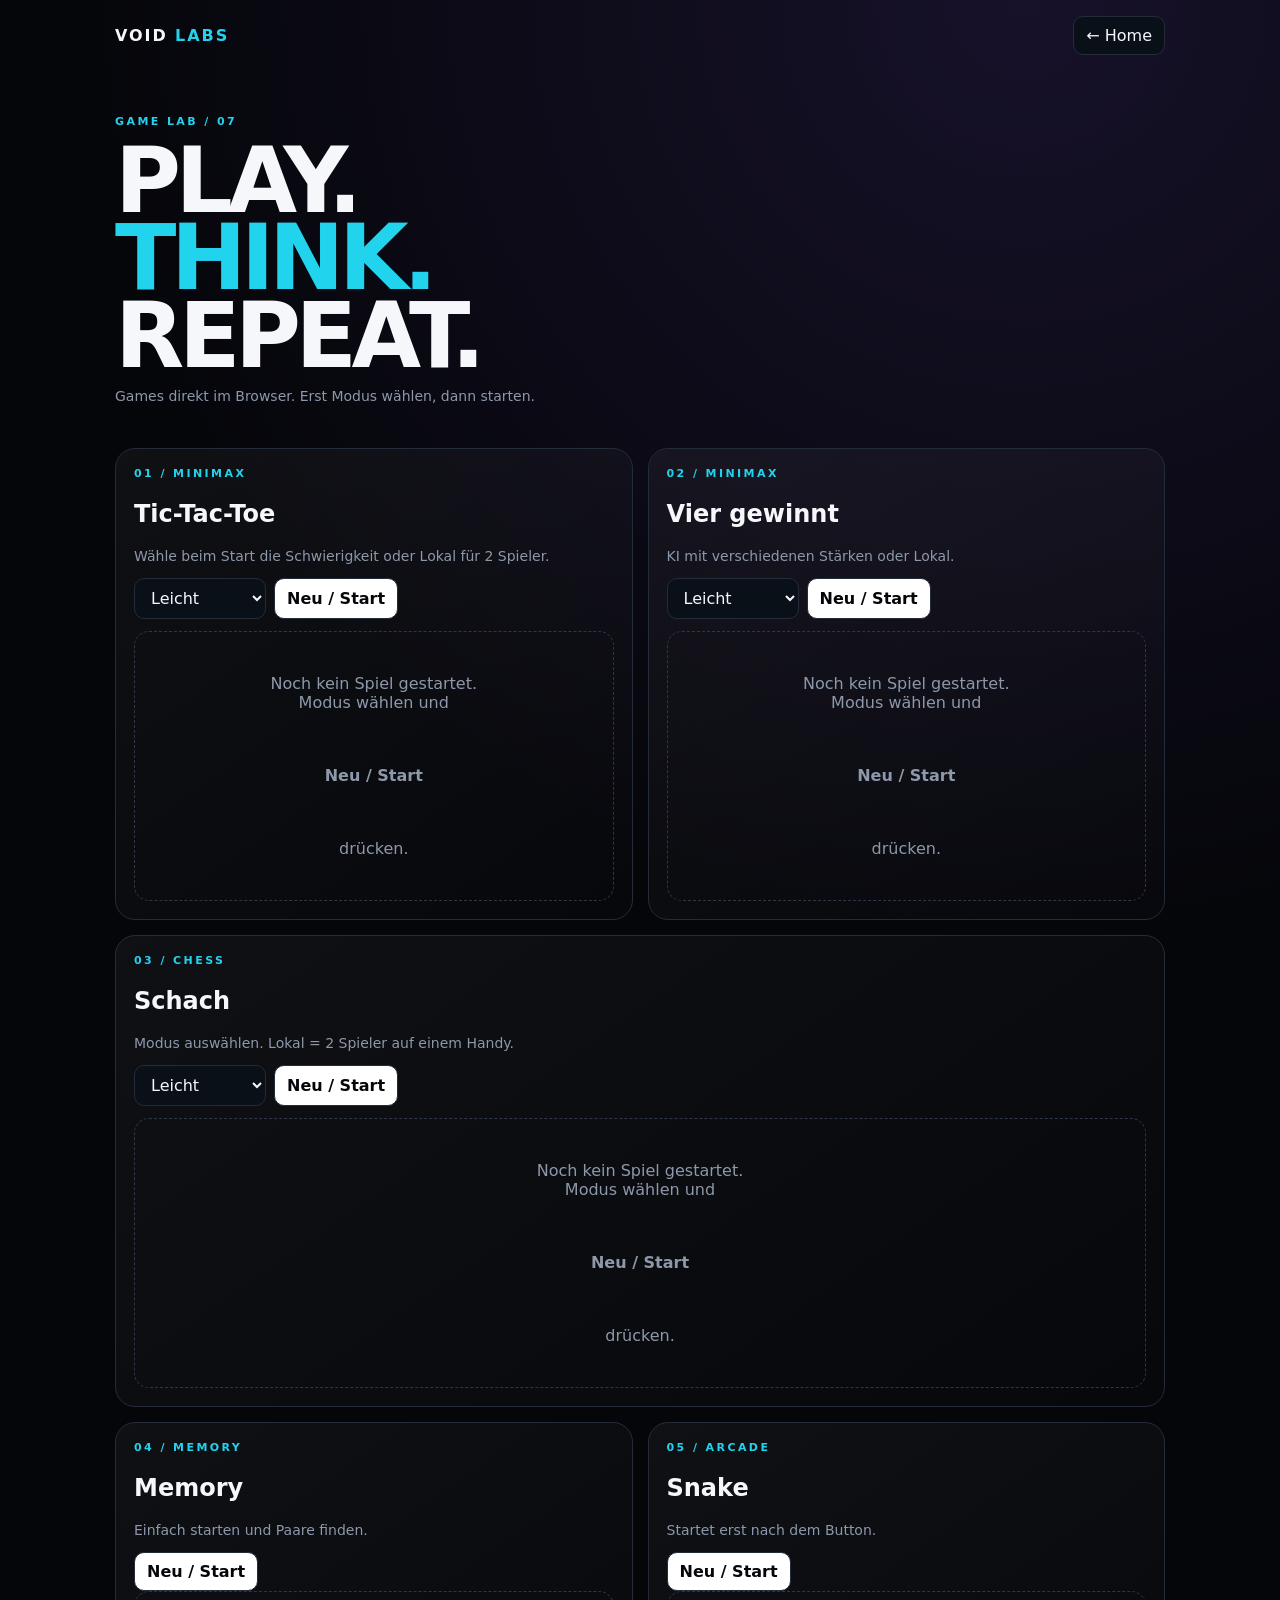
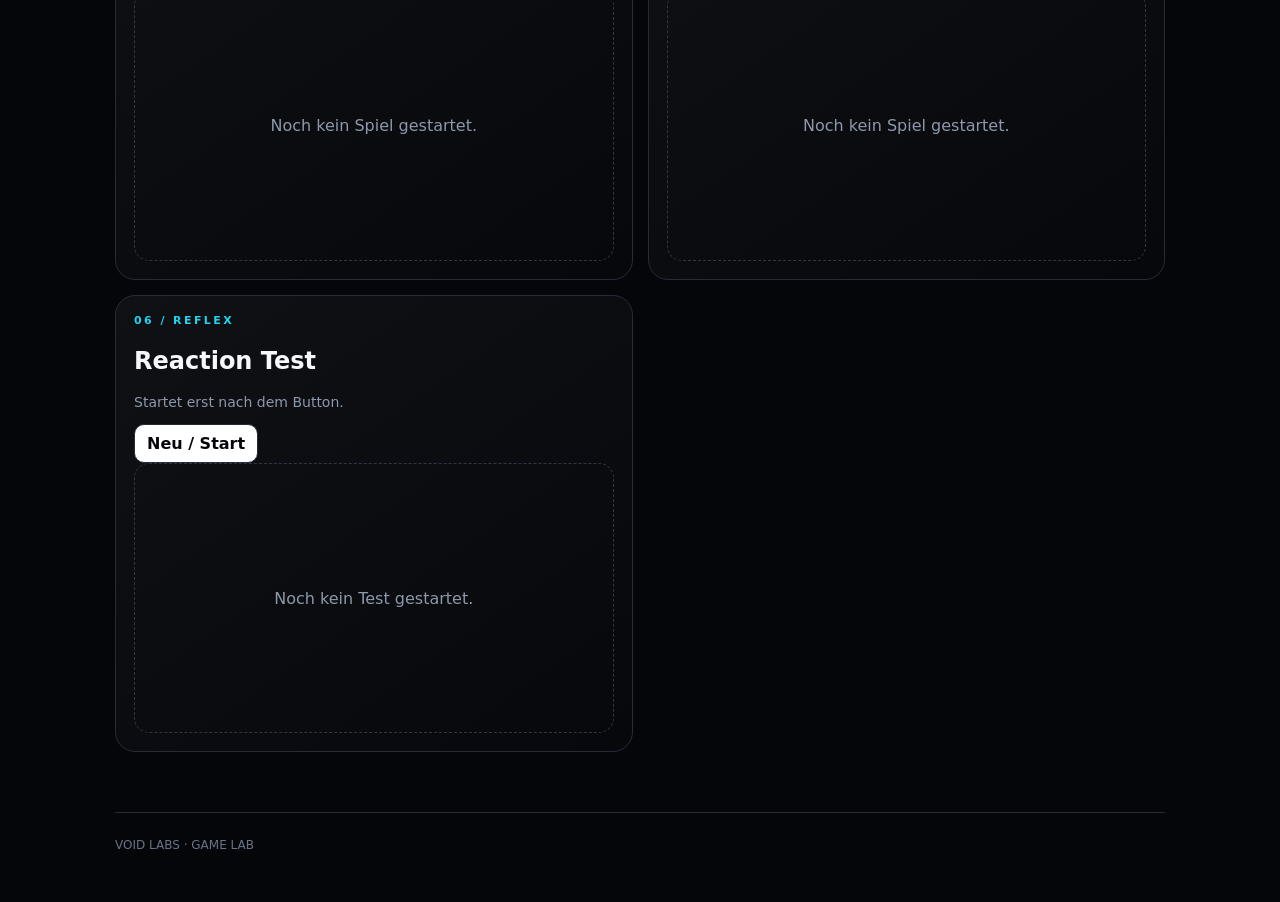
==== commit d6832ce5: "Simplify and stabilize Game Lab start flow" ====
--- a/games.html
+++ b/games.html
@@ -1,9 +1,15 @@
-<!doctype html><html lang="de"><head><meta charset="utf-8"><meta name="viewport" content="width=device-width,initial-scale=1"><meta name="theme-color" content="#05060a"><title>VOID LABS — Game Lab</title><style>:root{--bg:#05060a;--line:#263141;--text:#f4f7fb;--muted:#8d98aa;--cyan:#22d3ee;--purple:#8b5cf6}*{box-sizing:border-box}body{margin:0;background:radial-gradient(circle at 80% 0,rgba(139,92,246,.18),transparent 32%),var(--bg);color:var(--text);font-family:Inter,system-ui,sans-serif}.wrap{width:min(1100px,calc(100% - 28px));margin:auto}header{height:74px;display:flex;align-items:center;justify-content:space-between}.brand{font-weight:900;letter-spacing:.13em}.brand span{color:var(--cyan)}a{color:inherit;text-decoration:none}.back,select,button{border:1px solid var(--line);background:#0a111a;color:var(--text);border-radius:11px;padding:9px 12px;font:inherit}.hero{padding:55px 0 35px}.tag{font-size:10px;letter-spacing:.22em;color:var(--cyan);font-weight:800}.hero h1{font-size:clamp(50px,10vw,90px);line-height:.86;letter-spacing:-.06em;margin:15px 0}.hero h1 span{color:var(--cyan)}.hero p,.desc{color:var(--muted);line-height:1.55;font-size:13px}.grid{display:grid;grid-template-columns:1fr 1fr;gap:16px;padding-bottom:60px}.game{border:1px solid var(--line);border-radius:22px;padding:20px;background:linear-gradient(145deg,rgba(255,255,255,.045),rgba(255,255,255,.01))}.wide{grid-column:1/-1}.controls{display:flex;gap:8px;align-items:center;flex-wrap:wrap;margin:12px 0}.controls label{font-size:12px;color:var(--muted)}.result{min-height:22px;color:#c3cede;font-size:13px;margin-top:9px}.board3{display:grid;grid-template-columns:repeat(3,1fr);gap:7px;max-width:330px;margin:15px auto}.cell3{aspect-ratio:1;font-size:clamp(30px,9vw,48px);font-weight:900}.x{color:var(--cyan)}.o{color:var(--purple)}.connect{display:grid;grid-template-columns:repeat(7,1fr);gap:6px;max-width:500px;margin:15px auto}.hole{aspect-ratio:1;border-radius:50%;padding:0}.p1{background:var(--cyan)}.p2{background:var(--purple)}.chess{display:grid;grid-template-columns:repeat(8,1fr);width:min(100%,520px);margin:15px auto;border:1px solid var(--line)}.sq{aspect-ratio:1;border-radius:0;padding:0;font-size:clamp(20px,5vw,38px);display:grid;place-items:center}.light{background:#182231}.dark{background:#0a1018}.sel{outline:3px solid var(--cyan);outline-offset:-3px}.memory{display:grid;grid-template-columns:repeat(4,1fr);gap:7px;max-width:400px;margin:15px auto}.mem{aspect-ratio:1;font-size:24px}.open{background:#172331}.snake{width:min(100%,400px);height:auto;background:#03070b;border:1px solid var(--line);display:block;margin:auto}.dpad{display:grid;grid-template-columns:repeat(3,52px);gap:5px;justify-content:center;margin:10px}.dpad button{height:44px;padding:0}.reaction{width:100%;height:100px;font-size:20px;margin-top:15px}.foot{border-top:1px solid var(--line);padding:25px 0 50px;color:#687487;font-size:12px}@media(max-width:700px){.grid{grid-template-columns:1fr}.wide{grid-column:auto}}</style></head><body><div class="wrap"><header><a class="brand" href="index.html">VOID <span>LABS</span></a><a class="back" href="index.html">← Home</a></header><section class="hero"><div class="tag">GAME LAB / 07</div><h1>PLAY.<br><span>THINK.</span><br>REPEAT.</h1><p>Mobile-first Browser-Games. Gegen KI oder lokal mit einem zweiten Spieler auf demselben Handy.</p></section><div class="grid"><section class="game"><div class="tag">01 / MINIMAX</div><h2>Tic-Tac-Toe</h2><p class="desc">Leicht, Mittel, Schwer, Unmöglich oder Lokal.</p><div class="controls"><label>Modus</label><select id="tttMode"><option value="easy">Leicht</option><option value="normal" selected>Mittel</option><option value="hard">Schwer</option><option value="impossible">Unmöglich</option><option value="local">Lokal</option></select><button onclick="resetTTT()">Neu</button></div><div id="ttt" class="board3"></div><div id="tttResult" class="result"></div></section><section class="game"><div class="tag">02 / MINIMAX</div><h2>Vier gewinnt</h2><p class="desc">KI mit Alpha-Beta-Suche oder zwei Spieler lokal.</p><div class="controls"><label>Modus</label><select id="cfMode"><option value="easy">Leicht</option><option value="normal" selected>Mittel</option><option value="hard">Schwer</option><option value="impossible">Unmöglich</option><option value="local">Lokal</option></select><button onclick="resetCF()">Neu</button></div><div id="cf" class="connect"></div><div id="cfResult" class="result"></div></section><section class="game wide"><div class="tag">03 / CHESS</div><h2>Schach</h2><p class="desc">Lokales 1v1 oder gegen eine Browser-KI. Grundlegende legale Bewegungen werden geprüft.</p><div class="controls"><label>Modus</label><select id="chMode"><option value="easy">Leicht</option><option value="normal" selected>Mittel</option><option value="hard">Schwer</option><option value="impossible">Unmöglich</option><option value="local">Lokal</option></select><button onclick="resetChessGame()">Neu</button></div><div id="chessBoard" class="chess"></div><div id="chResult" class="result">Weiß ist am Zug.</div></section><section class="game"><div class="tag">04 / MEMORY</div><h2>Memory</h2><p class="desc">8 Paare.</p><button onclick="resetMemory()">Neu mischen</button><div id="memory" class="memory"></div><div id="memResult" class="result"></div></section><section class="game"><div class="tag">05 / ARCADE</div><h2>Snake</h2><p class="desc">Touch-DPad und Tastatur.</p><canvas id="snakeCanvas" class="snake" width="400" height="400"></canvas><div class="dpad"><span></span><button onclick="snakeDir(0,-1)">↑</button><span></span><button onclick="snakeDir(-1,0)">←</button><button onclick="snakeDir(0,1)">↓</button><button onclick="snakeDir(1,0)">→</button></div><div id="snakeResult" class="result">Punkte: 0 · Highscore: 0</div><button onclick="resetSnake()">Start / Reset</button></section><section class="game"><div class="tag">06 / REFLEX</div><h2>Reaction Test</h2><p class="desc">Warte auf das Signal und tippe.</p><button id="reaction" class="reaction" onclick="reactionClick()">START</button><div id="reactionResult" class="result">Bereit?</div></section></div><div class="foot">VOID LABS · GAME LAB</div></div><script>
-const el=id=>document.getElementById(id);const pause=ms=>new Promise(r=>setTimeout(r,ms));
-let tt=Array(9).fill(''),ttBusy=false;const wins=[[0,1,2],[3,4,5],[6,7,8],[0,3,6],[1,4,7],[2,5,8],[0,4,8],[2,4,6]];function tWinner(b){for(const w of wins)if(b[w[0]]&&b[w[0]]===b[w[1]]&&b[w[1]]===b[w[2]])return b[w[0]];return b.every(Boolean)?'draw':null}function minimax(b,max){const w=tWinner(b);if(w)return w==='O'?10:w==='X'?-10:0;let best=max?-99:99;for(let i=0;i<9;i++)if(!b[i]){b[i]=max?'O':'X';let v=minimax(b,!max);b[i]='';best=max?Math.max(best,v):Math.min(best,v)}return best}function tBest(){let best=-99,m=[];for(let i=0;i<9;i++)if(!tt[i]){tt[i]='O';let v=minimax(tt,false);tt[i]='';if(v>best){best=v;m=[i]}else if(v===best)m.push(i)}return m[Math.floor(Math.random()*m.length)]}function tRandom(){let a=tt.map((v,i)=>v?null:i).filter(i=>i!==null);return a[Math.floor(Math.random()*a.length)]}function drawTT(){el('ttt').innerHTML='';tt.forEach((v,i)=>{let b=document.createElement('button');b.className='cell3 '+(v==='X'?'x':'o');b.textContent=v;b.onclick=()=>ttPlay(i);el('ttt').appendChild(b)})}function resetTTT(){tt=Array(9).fill('');ttBusy=false;drawTT();el('tttResult').textContent='X beginnt.'}async function ttPlay(i){if(ttBusy||tt[i]||tWinner(tt))return;let mode=el('tttMode').value;if(mode==='local')tt[i]=tt.filter(Boolean).length%2?'O':'X';else tt[i]='X';drawTT();let w=tWinner(tt);if(w){el('tttResult').textContent=w==='draw'?'Unentschieden.':w+' gewinnt!';return}if(mode==='local'){el('tttResult').textContent=(tt.filter(Boolean).length%2?'O':'X')+' ist am Zug.';return}ttBusy=true;el('tttResult').textContent='KI denkt…';await pause(120);let m=mode==='easy'?tRandom():mode==='normal'?(Math.random()<.4?tRandom():tBest()):mode==='hard'?(Math.random()<.08?tRandom():tBest()):tBest();tt[m]='O';ttBusy=false;drawTT();w=tWinner(tt);el('tttResult').textContent=w?(w==='draw'?'Unentschieden.':w+' gewinnt!'):'X ist am Zug.'}resetTTT();
-let cf=Array(42).fill(0),cfBusy=false;const ci=(r,c)=>r*7+c;function cfWin(b,p){for(let r=0;r<6;r++)for(let c=0;c<7;c++){let i=ci(r,c);if(c<4&&[0,1,2,3].every(k=>b[i+k]===p))return true;if(r<3&&[0,1,2,3].every(k=>b[i+7*k]===p))return true;if(r<3&&c<4&&[0,1,2,3].every(k=>b[i+8*k]===p))return true;if(r<3&&c>2&&[0,1,2,3].every(k=>b[i+6*k]===p))return true}return false}function cfCols(b){return[3,2,4,1,5,0,6].filter(c=>!b[c])}function cfDrop(b,c,p){for(let r=5;r>=0;r--)if(!b[ci(r,c)]){b[ci(r,c)]=p;return true}return false}function cfScore(b){let s=0;for(let r=0;r<6;r++)for(let c=0;c<7;c++)if(b[ci(r,c)]===2)s+=c===3?5:1;return s}function cfSearch(b,d,max,a=-1e9,z=1e9){let cs=cfCols(b);if(cfWin(b,2))return 1e6+d;if(cfWin(b,1))return -1e6-d;if(!d||!cs.length)return cfScore(b);if(max){let v=-1e9;for(let c of cs){let x=b.slice();cfDrop(x,c,2);v=Math.max(v,cfSearch(x,d-1,false,a,z));a=Math.max(a,v);if(a>=z)break}return v}else{let v=1e9;for(let c of cs){let x=b.slice();cfDrop(x,c,1);v=Math.min(v,cfSearch(x,d-1,true,a,z));z=Math.min(z,v);if(a>=z)break}return v}}function cfBest(d){let best=3,bv=-1e9;for(let c of cfCols(cf)){let x=cf.slice();cfDrop(x,c,2);let v=cfSearch(x,d-1,false);if(v>bv){bv=v;best=c}}return best}function drawCF(){el('cf').innerHTML='';cf.forEach((v,i)=>{let b=document.createElement('button');b.className='hole '+(v===1?'p1':v===2?'p2':'');b.onclick=()=>cfPlay(i%7);el('cf').appendChild(b)})}function resetCF(){cf=Array(42).fill(0);cfBusy=false;drawCF();el('cfResult').textContent='Cyan beginnt.'}async function cfPlay(c){if(cfBusy||cf[c]||cfWin(cf,1)||cfWin(cf,2))return;let local=el('cfMode').value==='local';let p=local?(cf.filter(Boolean).length%2?2:1):1;if(!cfDrop(cf,c,p))return;drawCF();if(cfWin(cf,p))return el('cfResult').textContent=(p===1?'Cyan':'Purple')+' gewinnt!';if(!cfCols(cf).length)return el('cfResult').textContent='Unentschieden.';if(local)return el('cfResult').textContent=(cf.filter(Boolean).length%2?'Purple':'Cyan')+' ist am Zug.';cfBusy=true;el('cfResult').textContent='KI denkt…';await pause(150);let m=el('cfMode').value==='easy'?cfCols(cf)[Math.floor(Math.random()*cfCols(cf).length)]:el('cfMode').value==='normal'?cfBest(3):el('cfMode').value==='hard'?cfBest(5):cfBest(7);cfDrop(cf,m,2);cfBusy=false;drawCF();el('cfResult').textContent=cfWin(cf,2)?'Purple gewinnt.':'Cyan ist am Zug.'}resetCF();
-let boardState=[],selectedSq=null,chTurn='w';const WP='♙♘♗♖♕♔',BP='♟♞♝♜♛♚';function isWhite(p){return WP.includes(p)}function isBlack(p){return BP.includes(p)}function resetChessGame(){boardState=Array(64).fill('');let b=['♜','♞','♝','♛','♚','♝','♞','♜'];for(let i=0;i<8;i++){boardState[i]=b[i];boardState[8+i]='♟';boardState[48+i]='♙';boardState[56+i]=b[i].replace('♜','♖').replace('♞','♘').replace('♝','♗').replace('♛','♕').replace('♚','♔')}selectedSq=null;chTurn='w';drawChess();el('chResult').textContent='Weiß ist am Zug.'}function drawChess(){el('chessBoard').innerHTML='';boardState.forEach((p,i)=>{let b=document.createElement('button');b.className='sq '+(((Math.floor(i/8)+i)%2)?'dark':'light')+(selectedSq===i?' sel':'');b.textContent=p;b.onclick=()=>chessClick(i);el('chessBoard').appendChild(b)})}function pieceCanMove(f,t,p){let fr=Math.floor(f/8),fc=f%8,tr=Math.floor(t/8),tc=t%8,dr=tr-fr,dc=tc-fc,ar=Math.abs(dr),ac=Math.abs(dc),dest=boardState[t];if(dest&&isWhite(p)===isWhite(dest))return false;if('♙♟'.includes(p)){let d=isWhite(p)?-1:1,start=isWhite(p)?6:1;if(dc===0&&!dest&&(dr===d||(fr===start&&dr===2*d&&!boardState[f+8*d])))return true;return ac===1&&dr===d&&!!dest}if('♘♞'.includes(p))return(ar===2&&ac===1)||(ar===1&&ac===2);if('♔♚'.includes(p))return ar<=1&&ac<=1&&ar+ac>0;if('♖♜'.includes(p)&&dr!==0&&dc!==0)return false;if('♗♝'.includes(p)&&ar!==ac)return false;if('♕♛'.includes(p)&&dr!==0&&dc!==0&&ar!==ac)return false;let sr=dr?dr/Math.abs(dr):0,sc=dc?dc/Math.abs(dc):0,r=fr+sr,c=fc+sc;while(r!==tr||c!==tc){if(boardState[r*8+c])return false;r+=sr;c+=sc}return true}function chessClick(i){let own=chTurn==='w'?isWhite:isBlack;if(selectedSq===null){if(boardState[i]&&own(boardState[i])){selectedSq=i;drawChess()}return}if(i===selectedSq){selectedSq=null;drawChess();return}if(pieceCanMove(selectedSq,i,boardState[selectedSq])){boardState[i]=boardState[selectedSq];boardState[selectedSq]='';let r=Math.floor(i/8);if((boardState[i]==='♙'&&r===0)||(boardState[i]==='♟'&&r===7))boardState[i]=isWhite(boardState[i])?'♕':'♛';chTurn=chTurn==='w'?'b':'w';selectedSq=null;drawChess();if(el('chMode').value==='local')el('chResult').textContent=(chTurn==='w'?'Weiß':'Schwarz')+' ist am Zug.';else if(chTurn==='b'){el('chResult').textContent='KI denkt…';setTimeout(chessAI,180)}else el('chResult').textContent='Weiß ist am Zug.'}else if(boardState[i]&&own(boardState[i])){selectedSq=i;drawChess()}}function chessAI(){let moves=[];for(let i=0;i<64;i++)if(isBlack(boardState[i]))for(let j=0;j<64;j++)if((!boardState[j]||isWhite(boardState[j]))&&pieceCanMove(i,j,boardState[i]))moves.push([i,j]);if(!moves.length){el('chResult').textContent='Keine schwarzen Züge mehr.';return}let caps=moves.filter(m=>boardState[m[1]]),m=el('chMode').value==='easy'?moves[Math.floor(Math.random()*moves.length)]:(caps.length?caps[Math.floor(Math.random()*caps.length)]:moves[Math.floor(Math.random()*moves.length)]);boardState[m[1]]=boardState[m[0]];boardState[m[0]]='';chTurn='w';drawChess();el('chResult').textContent='Weiß ist am Zug.'}resetChessGame();
-const sy=['◆','★','●','▲','✦','⬟','☾','⚡'];let cards=[],first=null,lock=false,matched=0;function resetMemory(){cards=[...sy,...sy].sort(()=>Math.random()-.5).map(v=>({v,o:false,d:false}));first=null;lock=false;matched=0;drawMemory();el('memResult').textContent='0 / 8 Paare'}function drawMemory(){el('memory').innerHTML='';cards.forEach((c,i)=>{let b=document.createElement('button');b.className='mem '+(c.o||c.d?'open':'');b.textContent=c.o||c.d?c.v:'?';b.onclick=()=>memClick(i);el('memory').appendChild(b)})}function memClick(i){if(lock||cards[i].o||cards[i].d)return;cards[i].o=true;drawMemory();if(first===null){first=i;return}let a=first,b=i;lock=true;if(cards[a].v===cards[b].v){cards[a].d=cards[b].d=true;matched++;first=null;lock=false;drawMemory();el('memResult').textContent=matched+' / 8 Paare'}else setTimeout(()=>{cards[a].o=cards[b].o=false;first=null;lock=false;drawMemory()},550)}resetMemory();
-const canvas=el('snakeCanvas'),ctx=canvas.getContext('2d');let snake=[],food={x:5,y:5},sd={x:1,y:0},sn={x:1,y:0},score=0,high=0,running=false,last=0;function resetSnake(){snake=[{x:10,y:10},{x:9,y:10},{x:8,y:10}];sd={x:1,y:0};sn={x:1,y:0};score=0;running=true;spawn();requestAnimationFrame(snakeLoop)}function spawn(){do{food={x:Math.floor(Math.random()*20),y:Math.floor(Math.random()*20)}}while(snake.some(p=>p.x===food.x&&p.y===food.y))}function snakeDir(x,y){if(x===-sd.x&&y===-sd.y)return;sn={x,y}}function snakeLoop(t){if(!running)return;if(t-last<105){requestAnimationFrame(snakeLoop);return}last=t;sd=sn;let h={x:snake[0].x+sd.x,y:snake[0].y+sd.y};if(h.x<0||h.y<0||h.x>=20||h.y>=20||snake.some((p,i)=>i&&p.x===h.x&&p.y===h.y)){running=false;high=Math.max(high,score);el('snakeResult').textContent='Game Over · '+score+' Punkte · Highscore: '+high;drawSnake();return}snake.unshift(h);if(h.x===food.x&&h.y===food.y){score++;high=Math.max(high,score);spawn()}else snake.pop();el('snakeResult').textContent='Punkte: '+score+' · Highscore: '+high;drawSnake();requestAnimationFrame(snakeLoop)}function drawSnake(){ctx.clearRect(0,0,400,400);ctx.strokeStyle='#121a26';for(let i=0;i<=20;i++){ctx.beginPath();ctx.moveTo(i*20,0);ctx.lineTo(i*20,400);ctx.stroke();ctx.beginPath();ctx.moveTo(0,i*20);ctx.lineTo(400,i*20);ctx.stroke()}ctx.fillStyle='#8b5cf6';ctx.fillRect(food.x*20+3,food.y*20+3,14,14);snake.forEach((p,i)=>{ctx.fillStyle=i?'#159bb0':'#22d3ee';ctx.fillRect(p.x*20+2,p.y*20+2,16,16)})}drawSnake();
-let reactionArmed=false,reactionStart=0;function reactionClick(){let b=el('reaction');if(reactionArmed){let ms=Math.round(performance.now()-reactionStart);reactionArmed=false;b.textContent='NOCHMAL';el('reactionResult').textContent='Reaktionszeit: '+ms+' ms';return}b.disabled=true;b.textContent='WARTE…';el('reactionResult').textContent='Noch nicht tippen!';setTimeout(()=>{reactionArmed=true;reactionStart=performance.now();b.disabled=false;b.textContent='JETZT!';el('reactionResult').textContent='LOS!'},900+Math.random()*2200)}
+<!doctype html><html lang="de"><head><meta charset="utf-8"><meta name="viewport" content="width=device-width,initial-scale=1"><meta name="theme-color" content="#05060a"><title>VOID LABS — Game Lab</title><style>:root{--bg:#05060a;--p:#0d1119;--l:#252c39;--t:#f5f7fb;--m:#8d98aa;--c:#22d3ee;--v:#8b5cf6}*{box-sizing:border-box}body{margin:0;background:radial-gradient(circle at 80% 0,#8b5cf622,transparent 35%),var(--bg);color:var(--t);font-family:system-ui,Arial,sans-serif}.wrap{width:min(1050px,calc(100% - 24px));margin:auto}header{height:70px;display:flex;justify-content:space-between;align-items:center}.brand{font-weight:900;letter-spacing:.12em}.brand b{color:var(--c)}a{color:inherit;text-decoration:none}.back,button,select{border:1px solid var(--l);background:#0a1018;color:var(--t);border-radius:10px;padding:9px 12px;font:inherit}.hero{padding:45px 0 30px}.tag{color:var(--c);font-size:11px;font-weight:800;letter-spacing:.22em}.hero h1{font-size:clamp(48px,11vw,90px);line-height:.86;letter-spacing:-.06em;margin:14px 0}.hero h1 span{color:var(--c)}.hero p,.desc{color:var(--m);font-size:14px}.grid{display:grid;grid-template-columns:1fr 1fr;gap:15px;padding-bottom:60px}.card{background:linear-gradient(145deg,#ffffff0b,#ffffff02);border:1px solid var(--l);border-radius:20px;padding:18px}.wide{grid-column:1/-1}.controls{display:flex;gap:8px;flex-wrap:wrap;margin:12px 0}.start{background:#fff;color:#05060a;font-weight:800}.screen{min-height:270px;border:1px dashed #2d3747;border-radius:15px;display:grid;place-items:center;text-align:center;color:var(--m);padding:15px}.screen.play{display:block;color:var(--t)}.board3{display:grid;grid-template-columns:repeat(3,1fr);gap:6px;max-width:330px;margin:12px auto}.c3{aspect-ratio:1;font-size:42px;font-weight:900}.connect{display:grid;grid-template-columns:repeat(7,1fr);gap:5px;max-width:500px;margin:12px auto}.hole{aspect-ratio:1;border-radius:50%;padding:0}.p1{background:var(--c)}.p2{background:var(--v)}.chess{display:grid;grid-template-columns:repeat(8,1fr);max-width:520px;margin:12px auto}.sq{aspect-ratio:1;padding:0;border-radius:0;display:grid;place-items:center;font-size:clamp(20px,5vw,36px)}.light{background:#182231}.dark{background:#0a1018}.sel{outline:3px solid var(--c);outline-offset:-3px}.result{text-align:center;min-height:22px;color:#c5cfdd;font-size:13px}.memory{display:grid;grid-template-columns:repeat(4,1fr);gap:6px;max-width:350px;margin:15px auto}.mem{aspect-ratio:1;font-size:22px}.open{background:#182533}.snake{width:min(100%,360px);height:auto;display:block;margin:auto;background:#03070b}.dpad{display:grid;grid-template-columns:repeat(3,50px);gap:5px;justify-content:center;margin:8px}.dpad button{padding:0;height:42px}.reaction{width:100%;height:90px;font-size:20px}.foot{border-top:1px solid var(--l);padding:25px 0 50px;color:#687487;font-size:12px}@media(max-width:700px){.grid{grid-template-columns:1fr}.wide{grid-column:auto}}</style></head><body><div class="wrap"><header><a class="brand" href="index.html">VOID <b>LABS</b></a><a class="back" href="index.html">← Home</a></header><section class="hero"><div class="tag">GAME LAB / 07</div><h1>PLAY.<br><span>THINK.</span><br>REPEAT.</h1><p>Games direkt im Browser. Erst Modus wählen, dann starten.</p></section><main class="grid"><section class="card"><div class="tag">01 / MINIMAX</div><h2>Tic-Tac-Toe</h2><p class="desc">Wähle beim Start die Schwierigkeit oder Lokal für 2 Spieler.</p><div class="controls"><select id="tm"><option value="easy">Leicht</option><option value="normal">Mittel</option><option value="hard">Schwer</option><option value="impossible">Unmöglich</option><option value="local">Lokal</option></select><button class="start" onclick="startTT()">Neu / Start</button></div><div id="ts" class="screen">Noch kein Spiel gestartet.<br>Modus wählen und <b>Neu / Start</b> drücken.</div></section><section class="card"><div class="tag">02 / MINIMAX</div><h2>Vier gewinnt</h2><p class="desc">KI mit verschiedenen Stärken oder Lokal.</p><div class="controls"><select id="cm"><option value="easy">Leicht</option><option value="normal">Mittel</option><option value="hard">Schwer</option><option value="impossible">Unmöglich</option><option value="local">Lokal</option></select><button class="start" onclick="startCF()">Neu / Start</button></div><div id="cs" class="screen">Noch kein Spiel gestartet.<br>Modus wählen und <b>Neu / Start</b> drücken.</div></section><section class="card wide"><div class="tag">03 / CHESS</div><h2>Schach</h2><p class="desc">Modus auswählen. Lokal = 2 Spieler auf einem Handy.</p><div class="controls"><select id="chm"><option value="easy">Leicht</option><option value="normal">Mittel</option><option value="hard">Schwer</option><option value="impossible">Unmöglich</option><option value="local">Lokal</option></select><button class="start" onclick="startChess()">Neu / Start</button></div><div id="chs" class="screen">Noch kein Spiel gestartet.<br>Modus wählen und <b>Neu / Start</b> drücken.</div></section><section class="card"><div class="tag">04 / MEMORY</div><h2>Memory</h2><p class="desc">Einfach starten und Paare finden.</p><button class="start" onclick="startMemory()">Neu / Start</button><div id="ms" class="screen">Noch kein Spiel gestartet.</div></section><section class="card"><div class="tag">05 / ARCADE</div><h2>Snake</h2><p class="desc">Startet erst nach dem Button.</p><button class="start" onclick="startSnake()">Neu / Start</button><div id="ss" class="screen">Noch kein Spiel gestartet.</div></section><section class="card"><div class="tag">06 / REFLEX</div><h2>Reaction Test</h2><p class="desc">Startet erst nach dem Button.</p><button class="start" onclick="startReaction()">Neu / Start</button><div id="rs" class="screen">Noch kein Test gestartet.</div></section></main><div class="foot">VOID LABS · GAME LAB</div></div><script>
+const $=x=>document.getElementById(x),wait=m=>new Promise(r=>setTimeout(r,m));
+// TTT
+let tb=[],tbusy=false;const tw=[[0,1,2],[3,4,5],[6,7,8],[0,3,6],[1,4,7],[2,5,8],[0,4,8],[2,4,6]];function winner(b){for(const w of tw)if(b[w[0]]&&b[w[0]]===b[w[1]]&&b[w[1]]===b[w[2]])return b[w[0]];return b.every(Boolean)?'draw':null}function score(b,max){let w=winner(b);if(w)return w==='O'?10:w==='X'?-10:0;let z=max?-99:99;for(let i=0;i<9;i++)if(!b[i]){b[i]=max?'O':'X';let v=score(b,!max);b[i]='';z=max?Math.max(z,v):Math.min(z,v)}return z}function best(){let z=-99,a=[];for(let i=0;i<9;i++)if(!tb[i]){tb[i]='O';let v=score(tb,false);tb[i]='';if(v>z)z=v,a=[i];else if(v===z)a.push(i)}return a[Math.floor(Math.random()*a.length)]}function drawTT(){let s=$('ts');s.className='screen play';s.innerHTML='<div class="board3">'+tb.map((v,i)=>'<button class="c3" onclick="tmove('+i+')">'+(v==='X'?'✕':v==='O'?'○':'')+'</button>').join('')+'</div><div id="tr" class="result">'+(winner(tb)?'':'Du bist X.')+'</div>'}function startTT(){tb=Array(9).fill('');tbusy=false;drawTT()}async function tmove(i){let mode=$('tm').value;if(tbusy||tb[i]||winner(tb))return;tb[i]=tb.filter(Boolean).length%2?'O':'X';drawTT();let w=winner(tb);if(w)return $('tr').textContent=w==='draw'?'Unentschieden.':w+' gewinnt!';if(mode==='local'){$('tr').textContent=(tb.filter(Boolean).length%2?'O':'X')+' ist am Zug.';return}tbusy=true;await wait(180);let m=mode==='easy'?randomEmpty():mode==='normal'?(Math.random()<.45?randomEmpty():best()):mode==='hard'?(Math.random()<.1?randomEmpty():best()):best();tb[m]='O';tbusy=false;drawTT();w=winner(tb);if(w)$('tr').textContent=w==='draw'?'Unentschieden.':w+' gewinnt!'}function randomEmpty(){let a=tb.map((v,i)=>v?null:i).filter(i=>i!==null);return a[Math.floor(Math.random()*a.length)]}
+// Connect Four
+let cb=[],ct=1,cbusy=false;function cwin(a,p){for(let r=0;r<6;r++)for(let c=0;c<7;c++){let i=r*7+c;if(c<4&&[0,1,2,3].every(k=>a[i+k]===p))return 1;if(r<3&&[0,1,2,3].every(k=>a[i+7*k]===p))return 1;if(r<3&&c<4&&[0,1,2,3].every(k=>a[i+8*k]===p))return 1;if(r<3&&c>2&&[0,1,2,3].every(k=>a[i+6*k]===p))return 1}return 0}function cdrop(col,p,a=cb){for(let r=5;r>=0;r--){let i=r*7+col;if(!a[i]){a[i]=p;return i}}return -1}function cdraw(){let s=$('cs');s.className='screen play';s.innerHTML='<div class="connect">'+cb.map((v,i)=>'<button class="hole '+(v===1?'p1':v===2?'p2':'')+'" onclick="cmove('+(i%7)+')"></button>').join('')+'</div><div id="cr" class="result"></div>'}function startCF(){cb=Array(42).fill(0);ct=1;cbusy=false;cdraw();$('cr').textContent='Cyan beginnt.'}async function cmove(col){let mode=$('cm').value;if(cbusy||ct!==1||cdrop(col,1)<0)return;cdraw();if(cwin(cb,1))return $('cr').textContent='Cyan gewinnt!';if(cb.every(Boolean))return $('cr').textContent='Unentschieden.';if(mode==='local'){ct=2;$('cr').textContent='Purple ist dran.';return}ct=2;cbusy=true;await wait(220);let cols=[0,1,2,3,4,5,6].filter(c=>cb[c]===0),pick;if(mode==='easy')pick=cols[Math.floor(Math.random()*cols.length)];else{pick=cols.includes(3)?3:cols[Math.floor(Math.random()*cols.length)];for(let c of cols){let a=[...cb];cdrop(c,2,a);if(cwin(a,2)){pick=c;break}}for(let c of cols){let a=[...cb];cdrop(c,1,a);if(cwin(a,1)){pick=c;break}}}cdrop(pick,2);ct=1;cbusy=false;cdraw();if(cwin(cb,2))$('cr').textContent='Purple gewinnt!';else if(cb.every(Boolean))$('cr').textContent='Unentschieden.';else $('cr').textContent='Cyan ist dran.'}
+// Chess simple legal piece movement
+let board=[],sel=null,turn=0;const wp=['♙','♖','♘','♗','♕','♔'],bp=['♟','♜','♞','♝','♛','♚'];function startChess(){board=Array(64).fill('');let a=['♜','♞','♝','♛','♚','♝','♞','♜'];a.forEach((p,i)=>board[i]=p);for(let i=0;i<8;i++){board[8+i]='♟';board[48+i]='♙';board[56+i]=['♖','♘','♗','♕','♔','♗','♘','♖'][i]}sel=null;turn=0;drawChess()}function legal(a,b){let p=board[a];if(!p)return false;let ar=Math.floor(a/8),ac=a%8,br=Math.floor(b/8),bc=b%8,dr=br-ar,dc=bc-ac;if(board[b]&&(wp.includes(p)?wp:bp).includes(board[b]))return false;let q=p.toLowerCase();if(q==='♟'){let d=wp.includes(p)?-1:1;return dc===0&&!board[b]&&dr===d||Math.abs(dc)===1&&dr===d&&board[b]}if(q==='♞')return Math.abs(dr)*Math.abs(dc)===2;if(q==='♚')return Math.max(Math.abs(dr),Math.abs(dc))===1;if(q==='♜')return (dr===0||dc===0)&&clear(a,b);if(q==='♝')return Math.abs(dr)===Math.abs(dc)&&clear(a,b);if(q==='♛')return (dr===0||dc===0||Math.abs(dr)===Math.abs(dc))&&clear(a,b);return false}function clear(a,b){let ar=Math.floor(a/8),ac=a%8,dr=Math.sign(Math.floor(b/8)-ar),dc=Math.sign(b%8-ac),r=ar+dr,c=ac+dc;while(r!==Math.floor(b/8)||c!==b%8){if(board[r*8+c])return false;r+=dr;c+=dc}return true}function drawChess(){let s=$('chs');s.className='screen play';s.innerHTML='<div class="chess">'+board.map((p,i)=>'<button class="sq '+((Math.floor(i/8)+i)%2?'dark':'light')+' '+(sel===i?'sel':'')+'" onclick="chmove('+i+')">'+p+'</button>').join('')+'</div><div id="chr" class="result">'+(turn?'Schwarz':'Weiß')+' ist am Zug.</div>'}function chmove(i){let p=board[i];if(sel===null){if(p&&(turn?bp:wp).includes(p))sel=i;drawChess();return}if(i===sel){sel=null;drawChess();return}if(legal(sel,i)){board[i]=board[sel];board[sel]='';if(board[i]==='♙'&&Math.floor(i/8)===0)board[i]='♕';if(board[i]==='♟'&&Math.floor(i/8)===7)board[i]='♛';sel=null;turn=1-turn;drawChess()}else{sel=null;drawChess()}}
+// Memory
+let mm=[],first=null,lock=false;function startMemory(){let e=['★','◆','●','▲','✦','⬟','☾','⚡'];mm=[...e,...e].sort(()=>Math.random()-.5).map(v=>({v,o:false,d:false}));first=null;lock=false;drawMemory()}function drawMemory(){let s=$('ms');s.className='screen play';s.innerHTML='<div class="memory">'+mm.map((c,i)=>'<button class="mem '+(c.o||c.d?'open':'')+'" onclick="mem('+i+')">'+(c.o||c.d?c.v:'?')+'</button>').join('')+'</div>'}async function mem(i){if(lock||mm[i].o||mm[i].d)return;mm[i].o=true;drawMemory();if(first===null){first=i;return}lock=true;let a=first;if(mm[a].v===mm[i].v){mm[a].d=mm[i].d=true;first=null;lock=false;drawMemory()}else{await wait(600);mm[a].o=mm[i].o=false;first=null;lock=false;drawMemory()}}
+// Snake
+let sn=[],sd={x:1,y:0},food={},run=false,scoreN=0;function startSnake(){let s=$('ss');s.className='screen play';s.innerHTML='<canvas id="cv" class="snake" width="360" height="360"></canvas><div id="sr" class="result">Punkte: 0</div><div class="dpad"><span></span><button onclick="snakeDir(0,-1)">↑</button><span></span><button onclick="snakeDir(-1,0)">←</button><button onclick="snakeDir(0,1)">↓</button><button onclick="snakeDir(1,0)">→</button></div>';sn=[{x:8,y:8},{x:7,y:8}];sd={x:1,y:0};scoreN=0;food={x:3,y:5};run=true;requestAnimationFrame(loop)}function snakeDir(x,y){if(x!==-sd.x||y!==-sd.y)sd={x,y}}document.addEventListener('keydown',e=>{let k=e.key;if(k==='ArrowUp')snakeDir(0,-1);if(k==='ArrowDown')snakeDir(0,1);if(k==='ArrowLeft')snakeDir(-1,0);if(k==='ArrowRight')snakeDir(1,0)});let last=0;function loop(t){if(!run)return;if(t-last<110){requestAnimationFrame(loop);return}last=t;let h={x:sn[0].x+sd.x,y:sn[0].y+sd.y};if(h.x<0||h.y<0||h.x>=18||h.y>=18||sn.some(p=>p.x===h.x&&p.y===h.y)){run=false;$('sr').textContent='Game Over · '+scoreN;return}sn.unshift(h);if(h.x===food.x&&h.y===food.y){scoreN++;food={x:Math.floor(Math.random()*18),y:Math.floor(Math.random()*18)}}else sn.pop();let c=$('cv'),x=c.getContext('2d');x.clearRect(0,0,360,360);x.fillStyle='#8b5cf6';x.fillRect(food.x*20+3,food.y*20+3,14,14);x.fillStyle='#22d3ee';sn.forEach(p=>x.fillRect(p.x*20+2,p.y*20+2,16,16));$('sr').textContent='Punkte: '+scoreN;requestAnimationFrame(loop)}
+// Reaction
+let ready=false,stamp=0,timer;function startReaction(){let s=$('rs');s.className='screen play';s.innerHTML='<button id="rx" class="reaction" onclick="rx()">WARTE…</button><div id="rr" class="result"></div>';ready=false;clearTimeout(timer);timer=setTimeout(()=>{ready=true;stamp=performance.now();$('rx').textContent='JETZT!'},1000+Math.random()*2500)}function rx(){if(!ready)return;let ms=Math.round(performance.now()-stamp);ready=false;$('rx').textContent='NOCHMAL';$('rr').textContent=ms+' ms'}
 </script></body></html>
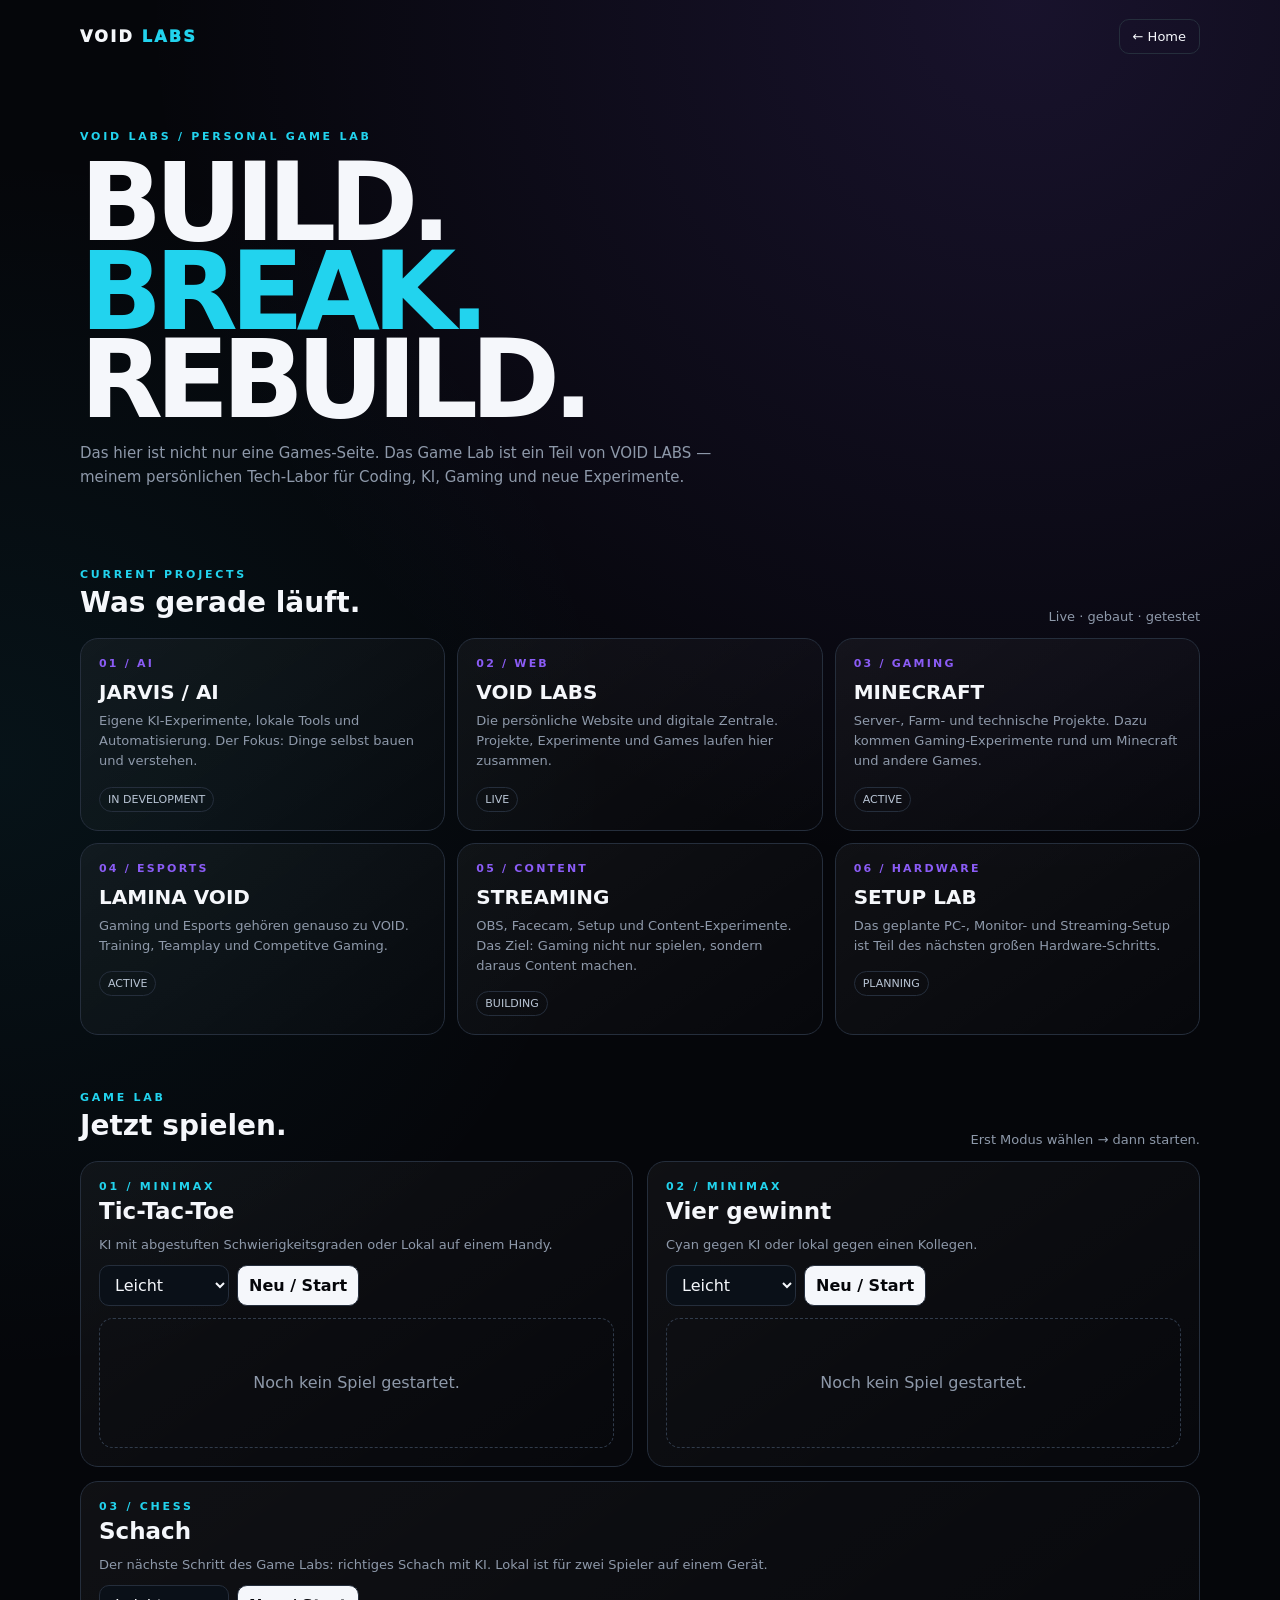
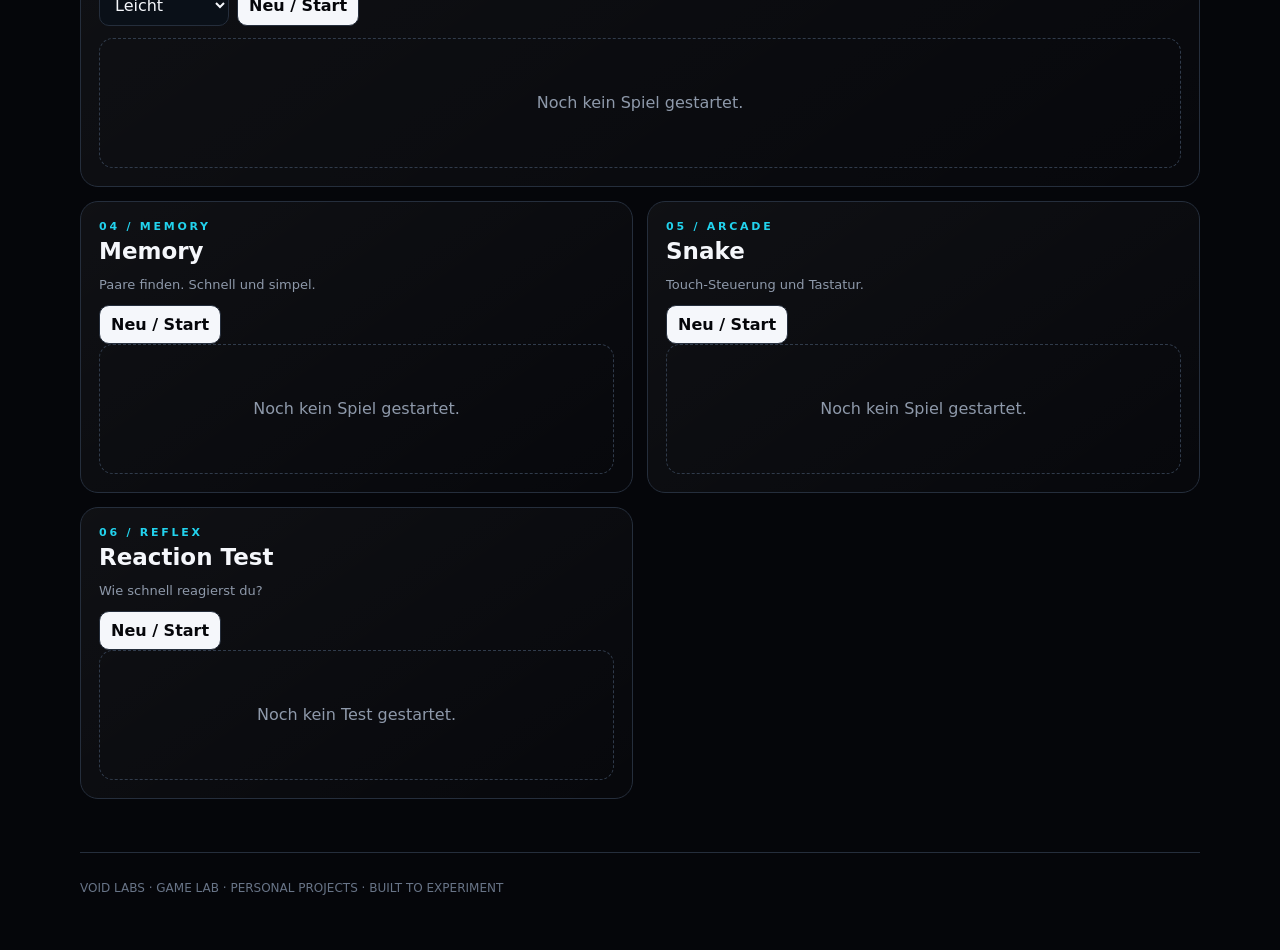
==== commit 03b6688f: "Rebuild VOID LABS Game Lab around current projects" ====
--- a/games.html
+++ b/games.html
@@ -1,15 +1,35 @@
-<!doctype html><html lang="de"><head><meta charset="utf-8"><meta name="viewport" content="width=device-width,initial-scale=1"><meta name="theme-color" content="#05060a"><title>VOID LABS — Game Lab</title><style>:root{--bg:#05060a;--p:#0d1119;--l:#252c39;--t:#f5f7fb;--m:#8d98aa;--c:#22d3ee;--v:#8b5cf6}*{box-sizing:border-box}body{margin:0;background:radial-gradient(circle at 80% 0,#8b5cf622,transparent 35%),var(--bg);color:var(--t);font-family:system-ui,Arial,sans-serif}.wrap{width:min(1050px,calc(100% - 24px));margin:auto}header{height:70px;display:flex;justify-content:space-between;align-items:center}.brand{font-weight:900;letter-spacing:.12em}.brand b{color:var(--c)}a{color:inherit;text-decoration:none}.back,button,select{border:1px solid var(--l);background:#0a1018;color:var(--t);border-radius:10px;padding:9px 12px;font:inherit}.hero{padding:45px 0 30px}.tag{color:var(--c);font-size:11px;font-weight:800;letter-spacing:.22em}.hero h1{font-size:clamp(48px,11vw,90px);line-height:.86;letter-spacing:-.06em;margin:14px 0}.hero h1 span{color:var(--c)}.hero p,.desc{color:var(--m);font-size:14px}.grid{display:grid;grid-template-columns:1fr 1fr;gap:15px;padding-bottom:60px}.card{background:linear-gradient(145deg,#ffffff0b,#ffffff02);border:1px solid var(--l);border-radius:20px;padding:18px}.wide{grid-column:1/-1}.controls{display:flex;gap:8px;flex-wrap:wrap;margin:12px 0}.start{background:#fff;color:#05060a;font-weight:800}.screen{min-height:270px;border:1px dashed #2d3747;border-radius:15px;display:grid;place-items:center;text-align:center;color:var(--m);padding:15px}.screen.play{display:block;color:var(--t)}.board3{display:grid;grid-template-columns:repeat(3,1fr);gap:6px;max-width:330px;margin:12px auto}.c3{aspect-ratio:1;font-size:42px;font-weight:900}.connect{display:grid;grid-template-columns:repeat(7,1fr);gap:5px;max-width:500px;margin:12px auto}.hole{aspect-ratio:1;border-radius:50%;padding:0}.p1{background:var(--c)}.p2{background:var(--v)}.chess{display:grid;grid-template-columns:repeat(8,1fr);max-width:520px;margin:12px auto}.sq{aspect-ratio:1;padding:0;border-radius:0;display:grid;place-items:center;font-size:clamp(20px,5vw,36px)}.light{background:#182231}.dark{background:#0a1018}.sel{outline:3px solid var(--c);outline-offset:-3px}.result{text-align:center;min-height:22px;color:#c5cfdd;font-size:13px}.memory{display:grid;grid-template-columns:repeat(4,1fr);gap:6px;max-width:350px;margin:15px auto}.mem{aspect-ratio:1;font-size:22px}.open{background:#182533}.snake{width:min(100%,360px);height:auto;display:block;margin:auto;background:#03070b}.dpad{display:grid;grid-template-columns:repeat(3,50px);gap:5px;justify-content:center;margin:8px}.dpad button{padding:0;height:42px}.reaction{width:100%;height:90px;font-size:20px}.foot{border-top:1px solid var(--l);padding:25px 0 50px;color:#687487;font-size:12px}@media(max-width:700px){.grid{grid-template-columns:1fr}.wide{grid-column:auto}}</style></head><body><div class="wrap"><header><a class="brand" href="index.html">VOID <b>LABS</b></a><a class="back" href="index.html">← Home</a></header><section class="hero"><div class="tag">GAME LAB / 07</div><h1>PLAY.<br><span>THINK.</span><br>REPEAT.</h1><p>Games direkt im Browser. Erst Modus wählen, dann starten.</p></section><main class="grid"><section class="card"><div class="tag">01 / MINIMAX</div><h2>Tic-Tac-Toe</h2><p class="desc">Wähle beim Start die Schwierigkeit oder Lokal für 2 Spieler.</p><div class="controls"><select id="tm"><option value="easy">Leicht</option><option value="normal">Mittel</option><option value="hard">Schwer</option><option value="impossible">Unmöglich</option><option value="local">Lokal</option></select><button class="start" onclick="startTT()">Neu / Start</button></div><div id="ts" class="screen">Noch kein Spiel gestartet.<br>Modus wählen und <b>Neu / Start</b> drücken.</div></section><section class="card"><div class="tag">02 / MINIMAX</div><h2>Vier gewinnt</h2><p class="desc">KI mit verschiedenen Stärken oder Lokal.</p><div class="controls"><select id="cm"><option value="easy">Leicht</option><option value="normal">Mittel</option><option value="hard">Schwer</option><option value="impossible">Unmöglich</option><option value="local">Lokal</option></select><button class="start" onclick="startCF()">Neu / Start</button></div><div id="cs" class="screen">Noch kein Spiel gestartet.<br>Modus wählen und <b>Neu / Start</b> drücken.</div></section><section class="card wide"><div class="tag">03 / CHESS</div><h2>Schach</h2><p class="desc">Modus auswählen. Lokal = 2 Spieler auf einem Handy.</p><div class="controls"><select id="chm"><option value="easy">Leicht</option><option value="normal">Mittel</option><option value="hard">Schwer</option><option value="impossible">Unmöglich</option><option value="local">Lokal</option></select><button class="start" onclick="startChess()">Neu / Start</button></div><div id="chs" class="screen">Noch kein Spiel gestartet.<br>Modus wählen und <b>Neu / Start</b> drücken.</div></section><section class="card"><div class="tag">04 / MEMORY</div><h2>Memory</h2><p class="desc">Einfach starten und Paare finden.</p><button class="start" onclick="startMemory()">Neu / Start</button><div id="ms" class="screen">Noch kein Spiel gestartet.</div></section><section class="card"><div class="tag">05 / ARCADE</div><h2>Snake</h2><p class="desc">Startet erst nach dem Button.</p><button class="start" onclick="startSnake()">Neu / Start</button><div id="ss" class="screen">Noch kein Spiel gestartet.</div></section><section class="card"><div class="tag">06 / REFLEX</div><h2>Reaction Test</h2><p class="desc">Startet erst nach dem Button.</p><button class="start" onclick="startReaction()">Neu / Start</button><div id="rs" class="screen">Noch kein Test gestartet.</div></section></main><div class="foot">VOID LABS · GAME LAB</div></div><script>
-const $=x=>document.getElementById(x),wait=m=>new Promise(r=>setTimeout(r,m));
-// TTT
-let tb=[],tbusy=false;const tw=[[0,1,2],[3,4,5],[6,7,8],[0,3,6],[1,4,7],[2,5,8],[0,4,8],[2,4,6]];function winner(b){for(const w of tw)if(b[w[0]]&&b[w[0]]===b[w[1]]&&b[w[1]]===b[w[2]])return b[w[0]];return b.every(Boolean)?'draw':null}function score(b,max){let w=winner(b);if(w)return w==='O'?10:w==='X'?-10:0;let z=max?-99:99;for(let i=0;i<9;i++)if(!b[i]){b[i]=max?'O':'X';let v=score(b,!max);b[i]='';z=max?Math.max(z,v):Math.min(z,v)}return z}function best(){let z=-99,a=[];for(let i=0;i<9;i++)if(!tb[i]){tb[i]='O';let v=score(tb,false);tb[i]='';if(v>z)z=v,a=[i];else if(v===z)a.push(i)}return a[Math.floor(Math.random()*a.length)]}function drawTT(){let s=$('ts');s.className='screen play';s.innerHTML='<div class="board3">'+tb.map((v,i)=>'<button class="c3" onclick="tmove('+i+')">'+(v==='X'?'✕':v==='O'?'○':'')+'</button>').join('')+'</div><div id="tr" class="result">'+(winner(tb)?'':'Du bist X.')+'</div>'}function startTT(){tb=Array(9).fill('');tbusy=false;drawTT()}async function tmove(i){let mode=$('tm').value;if(tbusy||tb[i]||winner(tb))return;tb[i]=tb.filter(Boolean).length%2?'O':'X';drawTT();let w=winner(tb);if(w)return $('tr').textContent=w==='draw'?'Unentschieden.':w+' gewinnt!';if(mode==='local'){$('tr').textContent=(tb.filter(Boolean).length%2?'O':'X')+' ist am Zug.';return}tbusy=true;await wait(180);let m=mode==='easy'?randomEmpty():mode==='normal'?(Math.random()<.45?randomEmpty():best()):mode==='hard'?(Math.random()<.1?randomEmpty():best()):best();tb[m]='O';tbusy=false;drawTT();w=winner(tb);if(w)$('tr').textContent=w==='draw'?'Unentschieden.':w+' gewinnt!'}function randomEmpty(){let a=tb.map((v,i)=>v?null:i).filter(i=>i!==null);return a[Math.floor(Math.random()*a.length)]}
-// Connect Four
-let cb=[],ct=1,cbusy=false;function cwin(a,p){for(let r=0;r<6;r++)for(let c=0;c<7;c++){let i=r*7+c;if(c<4&&[0,1,2,3].every(k=>a[i+k]===p))return 1;if(r<3&&[0,1,2,3].every(k=>a[i+7*k]===p))return 1;if(r<3&&c<4&&[0,1,2,3].every(k=>a[i+8*k]===p))return 1;if(r<3&&c>2&&[0,1,2,3].every(k=>a[i+6*k]===p))return 1}return 0}function cdrop(col,p,a=cb){for(let r=5;r>=0;r--){let i=r*7+col;if(!a[i]){a[i]=p;return i}}return -1}function cdraw(){let s=$('cs');s.className='screen play';s.innerHTML='<div class="connect">'+cb.map((v,i)=>'<button class="hole '+(v===1?'p1':v===2?'p2':'')+'" onclick="cmove('+(i%7)+')"></button>').join('')+'</div><div id="cr" class="result"></div>'}function startCF(){cb=Array(42).fill(0);ct=1;cbusy=false;cdraw();$('cr').textContent='Cyan beginnt.'}async function cmove(col){let mode=$('cm').value;if(cbusy||ct!==1||cdrop(col,1)<0)return;cdraw();if(cwin(cb,1))return $('cr').textContent='Cyan gewinnt!';if(cb.every(Boolean))return $('cr').textContent='Unentschieden.';if(mode==='local'){ct=2;$('cr').textContent='Purple ist dran.';return}ct=2;cbusy=true;await wait(220);let cols=[0,1,2,3,4,5,6].filter(c=>cb[c]===0),pick;if(mode==='easy')pick=cols[Math.floor(Math.random()*cols.length)];else{pick=cols.includes(3)?3:cols[Math.floor(Math.random()*cols.length)];for(let c of cols){let a=[...cb];cdrop(c,2,a);if(cwin(a,2)){pick=c;break}}for(let c of cols){let a=[...cb];cdrop(c,1,a);if(cwin(a,1)){pick=c;break}}}cdrop(pick,2);ct=1;cbusy=false;cdraw();if(cwin(cb,2))$('cr').textContent='Purple gewinnt!';else if(cb.every(Boolean))$('cr').textContent='Unentschieden.';else $('cr').textContent='Cyan ist dran.'}
-// Chess simple legal piece movement
-let board=[],sel=null,turn=0;const wp=['♙','♖','♘','♗','♕','♔'],bp=['♟','♜','♞','♝','♛','♚'];function startChess(){board=Array(64).fill('');let a=['♜','♞','♝','♛','♚','♝','♞','♜'];a.forEach((p,i)=>board[i]=p);for(let i=0;i<8;i++){board[8+i]='♟';board[48+i]='♙';board[56+i]=['♖','♘','♗','♕','♔','♗','♘','♖'][i]}sel=null;turn=0;drawChess()}function legal(a,b){let p=board[a];if(!p)return false;let ar=Math.floor(a/8),ac=a%8,br=Math.floor(b/8),bc=b%8,dr=br-ar,dc=bc-ac;if(board[b]&&(wp.includes(p)?wp:bp).includes(board[b]))return false;let q=p.toLowerCase();if(q==='♟'){let d=wp.includes(p)?-1:1;return dc===0&&!board[b]&&dr===d||Math.abs(dc)===1&&dr===d&&board[b]}if(q==='♞')return Math.abs(dr)*Math.abs(dc)===2;if(q==='♚')return Math.max(Math.abs(dr),Math.abs(dc))===1;if(q==='♜')return (dr===0||dc===0)&&clear(a,b);if(q==='♝')return Math.abs(dr)===Math.abs(dc)&&clear(a,b);if(q==='♛')return (dr===0||dc===0||Math.abs(dr)===Math.abs(dc))&&clear(a,b);return false}function clear(a,b){let ar=Math.floor(a/8),ac=a%8,dr=Math.sign(Math.floor(b/8)-ar),dc=Math.sign(b%8-ac),r=ar+dr,c=ac+dc;while(r!==Math.floor(b/8)||c!==b%8){if(board[r*8+c])return false;r+=dr;c+=dc}return true}function drawChess(){let s=$('chs');s.className='screen play';s.innerHTML='<div class="chess">'+board.map((p,i)=>'<button class="sq '+((Math.floor(i/8)+i)%2?'dark':'light')+' '+(sel===i?'sel':'')+'" onclick="chmove('+i+')">'+p+'</button>').join('')+'</div><div id="chr" class="result">'+(turn?'Schwarz':'Weiß')+' ist am Zug.</div>'}function chmove(i){let p=board[i];if(sel===null){if(p&&(turn?bp:wp).includes(p))sel=i;drawChess();return}if(i===sel){sel=null;drawChess();return}if(legal(sel,i)){board[i]=board[sel];board[sel]='';if(board[i]==='♙'&&Math.floor(i/8)===0)board[i]='♕';if(board[i]==='♟'&&Math.floor(i/8)===7)board[i]='♛';sel=null;turn=1-turn;drawChess()}else{sel=null;drawChess()}}
-// Memory
-let mm=[],first=null,lock=false;function startMemory(){let e=['★','◆','●','▲','✦','⬟','☾','⚡'];mm=[...e,...e].sort(()=>Math.random()-.5).map(v=>({v,o:false,d:false}));first=null;lock=false;drawMemory()}function drawMemory(){let s=$('ms');s.className='screen play';s.innerHTML='<div class="memory">'+mm.map((c,i)=>'<button class="mem '+(c.o||c.d?'open':'')+'" onclick="mem('+i+')">'+(c.o||c.d?c.v:'?')+'</button>').join('')+'</div>'}async function mem(i){if(lock||mm[i].o||mm[i].d)return;mm[i].o=true;drawMemory();if(first===null){first=i;return}lock=true;let a=first;if(mm[a].v===mm[i].v){mm[a].d=mm[i].d=true;first=null;lock=false;drawMemory()}else{await wait(600);mm[a].o=mm[i].o=false;first=null;lock=false;drawMemory()}}
-// Snake
-let sn=[],sd={x:1,y:0},food={},run=false,scoreN=0;function startSnake(){let s=$('ss');s.className='screen play';s.innerHTML='<canvas id="cv" class="snake" width="360" height="360"></canvas><div id="sr" class="result">Punkte: 0</div><div class="dpad"><span></span><button onclick="snakeDir(0,-1)">↑</button><span></span><button onclick="snakeDir(-1,0)">←</button><button onclick="snakeDir(0,1)">↓</button><button onclick="snakeDir(1,0)">→</button></div>';sn=[{x:8,y:8},{x:7,y:8}];sd={x:1,y:0};scoreN=0;food={x:3,y:5};run=true;requestAnimationFrame(loop)}function snakeDir(x,y){if(x!==-sd.x||y!==-sd.y)sd={x,y}}document.addEventListener('keydown',e=>{let k=e.key;if(k==='ArrowUp')snakeDir(0,-1);if(k==='ArrowDown')snakeDir(0,1);if(k==='ArrowLeft')snakeDir(-1,0);if(k==='ArrowRight')snakeDir(1,0)});let last=0;function loop(t){if(!run)return;if(t-last<110){requestAnimationFrame(loop);return}last=t;let h={x:sn[0].x+sd.x,y:sn[0].y+sd.y};if(h.x<0||h.y<0||h.x>=18||h.y>=18||sn.some(p=>p.x===h.x&&p.y===h.y)){run=false;$('sr').textContent='Game Over · '+scoreN;return}sn.unshift(h);if(h.x===food.x&&h.y===food.y){scoreN++;food={x:Math.floor(Math.random()*18),y:Math.floor(Math.random()*18)}}else sn.pop();let c=$('cv'),x=c.getContext('2d');x.clearRect(0,0,360,360);x.fillStyle='#8b5cf6';x.fillRect(food.x*20+3,food.y*20+3,14,14);x.fillStyle='#22d3ee';sn.forEach(p=>x.fillRect(p.x*20+2,p.y*20+2,16,16));$('sr').textContent='Punkte: '+scoreN;requestAnimationFrame(loop)}
-// Reaction
-let ready=false,stamp=0,timer;function startReaction(){let s=$('rs');s.className='screen play';s.innerHTML='<button id="rx" class="reaction" onclick="rx()">WARTE…</button><div id="rr" class="result"></div>';ready=false;clearTimeout(timer);timer=setTimeout(()=>{ready=true;stamp=performance.now();$('rx').textContent='JETZT!'},1000+Math.random()*2500)}function rx(){if(!ready)return;let ms=Math.round(performance.now()-stamp);ready=false;$('rx').textContent='NOCHMAL';$('rr').textContent=ms+' ms'}
+<!doctype html><html lang="de"><head><meta charset="utf-8"><meta name="viewport" content="width=device-width,initial-scale=1"><meta name="theme-color" content="#05060a"><title>VOID LABS — Game Lab</title><style>
+:root{--bg:#05060a;--panel:#0c1119;--panel2:#101722;--line:#252e3c;--text:#f5f7fb;--muted:#8e99aa;--cyan:#22d3ee;--purple:#8b5cf6}*{box-sizing:border-box}body{margin:0;background:radial-gradient(circle at 80% 0,#8b5cf625,transparent 32%),radial-gradient(circle at 0 30%,#22d3ee10,transparent 28%),var(--bg);color:var(--text);font-family:Inter,system-ui,Arial,sans-serif}.wrap{width:min(1120px,calc(100% - 28px));margin:auto}a{color:inherit;text-decoration:none}header{height:72px;display:flex;align-items:center;justify-content:space-between}.logo{font-weight:950;letter-spacing:.14em}.logo i{color:var(--cyan);font-style:normal}.nav{border:1px solid var(--line);padding:9px 13px;border-radius:10px;font-size:13px}.hero{padding:58px 0 35px}.eyebrow{font-size:11px;letter-spacing:.25em;color:var(--cyan);font-weight:850}.hero h1{font-size:clamp(54px,11vw,108px);line-height:.82;letter-spacing:-.07em;margin:16px 0}.hero h1 span{color:var(--cyan)}.hero p{max-width:680px;color:var(--muted);font-size:15px;line-height:1.65}.section{padding:28px 0}.sectionhead{display:flex;justify-content:space-between;align-items:end;gap:15px;margin-bottom:14px}.sectionhead h2{margin:5px 0;font-size:28px}.sectionhead p{margin:0;color:var(--muted);font-size:13px}.projects{display:grid;grid-template-columns:repeat(3,1fr);gap:12px}.project,.game{background:linear-gradient(145deg,#ffffff0b,#ffffff02);border:1px solid var(--line);border-radius:18px;padding:18px}.project .num{color:var(--purple);font-size:11px;letter-spacing:.2em;font-weight:800}.project h3{margin:10px 0 7px;font-size:20px}.project p{margin:0;color:var(--muted);font-size:13px;line-height:1.55}.status{display:inline-flex;margin-top:15px;border:1px solid var(--line);border-radius:999px;padding:5px 8px;color:#b9c5d5;font-size:11px}.games{display:grid;grid-template-columns:1fr 1fr;gap:14px}.game.wide{grid-column:1/-1}.game h3{margin:5px 0;font-size:23px}.desc{color:var(--muted);font-size:13px}.controls{display:flex;gap:8px;flex-wrap:wrap;margin:12px 0}button,select{font:inherit;color:var(--text);background:#0a1018;border:1px solid var(--line);border-radius:10px;padding:9px 11px}button{cursor:pointer}button:hover,select:focus{border-color:var(--cyan)}.primary{background:#f5f7fb;color:#05060a;font-weight:800}.screen{min-height:130px;border:1px dashed #303b4b;border-radius:14px;display:grid;place-items:center;padding:14px;color:var(--muted);text-align:center}.screen.play{display:block;color:var(--text)}.board3{display:grid;grid-template-columns:repeat(3,1fr);gap:6px;max-width:330px;margin:auto}.cell{aspect-ratio:1;font-size:40px;font-weight:900}.connect{display:grid;grid-template-columns:repeat(7,1fr);gap:5px;max-width:510px;margin:auto}.hole{aspect-ratio:1;border-radius:50%;padding:0;background:#0a1018}.hole.x{background:var(--cyan)}.hole.o{background:var(--purple)}.chess{display:grid;grid-template-columns:repeat(8,1fr);max-width:520px;margin:auto}.sq{aspect-ratio:1;border-radius:0;padding:0;font-size:clamp(18px,5vw,35px)}.light{background:#182332}.dark{background:#0a1018}.selected{outline:3px solid var(--cyan);outline-offset:-3px}.result{text-align:center;min-height:22px;margin-top:9px;font-size:13px;color:#c5d0df}.memory{display:grid;grid-template-columns:repeat(4,1fr);gap:6px;max-width:350px;margin:auto}.mem{aspect-ratio:1;font-size:22px}.mem.open{background:#182635}.snake{display:block;width:min(100%,360px);margin:auto;background:#02060a;border:1px solid var(--line)}.dpad{display:grid;grid-template-columns:repeat(3,48px);gap:5px;justify-content:center;margin-top:8px}.dpad button{height:42px;padding:0}.reaction{width:100%;height:90px;font-size:20px}.reaction.go{background:var(--cyan);color:#031016}.footer{border-top:1px solid var(--line);padding:28px 0 55px;color:#687487;font-size:12px;margin-top:25px}@media(max-width:800px){.projects{grid-template-columns:1fr 1fr}}@media(max-width:600px){.games,.projects{grid-template-columns:1fr}.game.wide{grid-column:auto}.hero{padding-top:35px}}
+</style></head><body><div class="wrap"><header><a class="logo" href="index.html">VOID <i>LABS</i></a><a class="nav" href="index.html">← Home</a></header>
+<section class="hero"><div class="eyebrow">VOID LABS / PERSONAL GAME LAB</div><h1>BUILD.<br><span>BREAK.</span><br>REBUILD.</h1><p>Das hier ist nicht nur eine Games-Seite. Das Game Lab ist ein Teil von VOID LABS — meinem persönlichen Tech-Labor für Coding, KI, Gaming und neue Experimente.</p></section>
+<section class="section"><div class="sectionhead"><div><div class="eyebrow">CURRENT PROJECTS</div><h2>Was gerade läuft.</h2></div><p>Live · gebaut · getestet</p></div><div class="projects">
+<article class="project"><div class="num">01 / AI</div><h3>JARVIS / AI</h3><p>Eigene KI-Experimente, lokale Tools und Automatisierung. Der Fokus: Dinge selbst bauen und verstehen.</p><span class="status">IN DEVELOPMENT</span></article>
+<article class="project"><div class="num">02 / WEB</div><h3>VOID LABS</h3><p>Die persönliche Website und digitale Zentrale. Projekte, Experimente und Games laufen hier zusammen.</p><span class="status">LIVE</span></article>
+<article class="project"><div class="num">03 / GAMING</div><h3>MINECRAFT</h3><p>Server-, Farm- und technische Projekte. Dazu kommen Gaming-Experimente rund um Minecraft und andere Games.</p><span class="status">ACTIVE</span></article>
+<article class="project"><div class="num">04 / ESPORTS</div><h3>LAMINA VOID</h3><p>Gaming und Esports gehören genauso zu VOID. Training, Teamplay und Competitve Gaming.</p><span class="status">ACTIVE</span></article>
+<article class="project"><div class="num">05 / CONTENT</div><h3>STREAMING</h3><p>OBS, Facecam, Setup und Content-Experimente. Das Ziel: Gaming nicht nur spielen, sondern daraus Content machen.</p><span class="status">BUILDING</span></article>
+<article class="project"><div class="num">06 / HARDWARE</div><h3>SETUP LAB</h3><p>Das geplante PC-, Monitor- und Streaming-Setup ist Teil des nächsten großen Hardware-Schritts.</p><span class="status">PLANNING</span></article>
+</div></section>
+<section class="section"><div class="sectionhead"><div><div class="eyebrow">GAME LAB</div><h2>Jetzt spielen.</h2></div><p>Erst Modus wählen → dann starten.</p></div><div class="games">
+<section class="game"><div class="eyebrow">01 / MINIMAX</div><h3>Tic-Tac-Toe</h3><p class="desc">KI mit abgestuften Schwierigkeitsgraden oder Lokal auf einem Handy.</p><div class="controls"><select id="tm"><option value="easy">Leicht</option><option value="normal">Mittel</option><option value="hard">Schwer</option><option value="impossible">Unmöglich</option><option value="local">Lokal</option></select><button class="primary" onclick="startTT()">Neu / Start</button></div><div id="ts" class="screen">Noch kein Spiel gestartet.</div></section>
+<section class="game"><div class="eyebrow">02 / MINIMAX</div><h3>Vier gewinnt</h3><p class="desc">Cyan gegen KI oder lokal gegen einen Kollegen.</p><div class="controls"><select id="cm"><option value="easy">Leicht</option><option value="normal">Mittel</option><option value="hard">Schwer</option><option value="impossible">Unmöglich</option><option value="local">Lokal</option></select><button class="primary" onclick="startCF()">Neu / Start</button></div><div id="cs" class="screen">Noch kein Spiel gestartet.</div></section>
+<section class="game wide"><div class="eyebrow">03 / CHESS</div><h3>Schach</h3><p class="desc">Der nächste Schritt des Game Labs: richtiges Schach mit KI. Lokal ist für zwei Spieler auf einem Gerät.</p><div class="controls"><select id="chm"><option value="easy">Leicht</option><option value="normal">Mittel</option><option value="hard">Schwer</option><option value="impossible">Unmöglich</option><option value="local">Lokal</option></select><button class="primary" onclick="startChess()">Neu / Start</button></div><div id="chs" class="screen">Noch kein Spiel gestartet.</div></section>
+<section class="game"><div class="eyebrow">04 / MEMORY</div><h3>Memory</h3><p class="desc">Paare finden. Schnell und simpel.</p><button class="primary" onclick="startMemory()">Neu / Start</button><div id="ms" class="screen">Noch kein Spiel gestartet.</div></section>
+<section class="game"><div class="eyebrow">05 / ARCADE</div><h3>Snake</h3><p class="desc">Touch-Steuerung und Tastatur.</p><button class="primary" onclick="startSnake()">Neu / Start</button><div id="ss" class="screen">Noch kein Spiel gestartet.</div></section>
+<section class="game"><div class="eyebrow">06 / REFLEX</div><h3>Reaction Test</h3><p class="desc">Wie schnell reagierst du?</p><button class="primary" onclick="startReaction()">Neu / Start</button><div id="rs" class="screen">Noch kein Test gestartet.</div></section>
+</div></section><div class="footer">VOID LABS · GAME LAB · PERSONAL PROJECTS · BUILT TO EXPERIMENT</div></div>
+<script>
+const $=id=>document.getElementById(id),sleep=ms=>new Promise(r=>setTimeout(r,ms));
+// TIC TAC TOE — full minimax, difficulty only changes how often the AI deliberately chooses a weaker move
+let tb=[],busy=false;const lines=[[0,1,2],[3,4,5],[6,7,8],[0,3,6],[1,4,7],[2,5,8],[0,4,8],[2,4,6]];function twinner(b){for(const l of lines)if(b[l[0]]&&b[l[0]]===b[l[1]]&&b[l[1]]===b[l[2]])return b[l[0]];return b.every(Boolean)?'draw':null}function minimax(b,max){let w=twinner(b);if(w)return w==='O'?10:w==='X'?-10:0;let best=max?-Infinity:Infinity;for(let i=0;i<9;i++)if(!b[i]){b[i]=max?'O':'X';let v=minimax(b,!max);b[i]='';best=max?Math.max(best,v):Math.min(best,v)}return best}function tbest(){let high=-Infinity,arr=[];for(let i=0;i<9;i++)if(!tb[i]){tb[i]='O';let v=minimax(tb,false);tb[i]='';if(v>high)high=v,arr=[i];else if(v===high)arr.push(i)}return arr[Math.floor(Math.random()*arr.length)]}function trandom(){let a=tb.map((v,i)=>v?null:i).filter(i=>i!==null);return a[Math.floor(Math.random()*a.length)]}function drawTT(){let s=$('ts');s.className='screen play';s.innerHTML='<div class="board3">'+tb.map((v,i)=>'<button class="cell" onclick="tmove('+i+')">'+(v==='X'?'✕':v==='O'?'○':'')+'</button>').join('')+'</div><div id="tr" class="result">'+(twinner(tb)?'':'X ist am Zug.')+'</div>'}function startTT(){tb=Array(9).fill('');busy=false;drawTT()}async function tmove(i){let mode=$('tm').value;if(busy||tb[i]||twinner(tb))return;let local=mode==='local';tb[tb.filter(Boolean).length%2?'O':'X']=undefined;tb[i]=tb.filter(Boolean).length%2?'O':'X';drawTT();let w=twinner(tb);if(w)return $('tr').textContent=w==='draw'?'Unentschieden.':w+' gewinnt!';if(local){$('tr').textContent=(tb.filter(Boolean).length%2?'O':'X')+' ist am Zug.';return}busy=true;await sleep(180);let m=mode==='easy'?trandom():mode==='normal'?(Math.random()<.45?trandom():tbest()):mode==='hard'?(Math.random()<.1?trandom():tbest()):tbest();tb[m]='O';busy=false;drawTT();w=twinner(tb);if(w)$('tr').textContent=w==='draw'?'Unentschieden.':w+' gewinnt!'}
+// CONNECT FOUR
+let cb=[],ct=1,cbusy=false;function cwin(a,p){for(let r=0;r<6;r++)for(let c=0;c<7;c++){let i=r*7+c;if(c<4&&[0,1,2,3].every(k=>a[i+k]===p))return 1;if(r<3&&[0,1,2,3].every(k=>a[i+7*k]===p))return 1;if(r<3&&c<4&&[0,1,2,3].every(k=>a[i+8*k]===p))return 1;if(r<3&&c>2&&[0,1,2,3].every(k=>a[i+6*k]===p))return 1}return 0}function cdrop(c,p,a=cb){for(let r=5;r>=0;r--){let i=r*7+c;if(!a[i]){a[i]=p;return i}}return -1}function drawCF(){let s=$('cs');s.className='screen play';s.innerHTML='<div class="connect">'+cb.map((v,i)=>'<button class="hole '+(v===1?'x':v===2?'o':'')+'" onclick="cmove('+(i%7)+')"></button>').join('')+'</div><div id="cr" class="result"></div>'}function startCF(){cb=Array(42).fill(0);ct=1;cbusy=false;drawCF();$('cr').textContent='Cyan beginnt.'}async function cmove(c){let mode=$('cm').value;if(cbusy||ct!==1||cdrop(c,1)<0)return;drawCF();if(cwin(cb,1))return $('cr').textContent='Cyan gewinnt!';if(cb.every(Boolean))return $('cr').textContent='Unentschieden.';if(mode==='local'){ct=2;$('cr').textContent='Purple ist dran.';return}ct=2;cbusy=true;await sleep(220);let cols=[0,1,2,3,4,5,6].filter(x=>cb[x]===0),pick=cols[Math.floor(Math.random()*cols.length)];if(mode!=='easy'){for(const p of [2,1])for(const c of cols){let a=[...cb];cdrop(c,p,a);if(cwin(a,p)){pick=c;break}}if(mode==='hard'||mode==='impossible')pick=cols.includes(3)?3:pick}cdrop(pick,2);ct=1;cbusy=false;drawCF();if(cwin(cb,2))$('cr').textContent='Purple gewinnt!';else if(cb.every(Boolean))$('cr').textContent='Unentschieden.';else $('cr').textContent='Cyan ist dran.'}
+// CHESS — intentionally simple movement layer; game UI is local/AI-ready without pretending to be a full engine
+let brd=[],sel=null,turn=0;const W=['♙','♖','♘','♗','♕','♔'],B=['♟','♜','♞','♝','♛','♚'];function startChess(){brd=Array(64).fill('');['♜','♞','♝','♛','♚','♝','♞','♜'].forEach((p,i)=>brd[i]=p);for(let i=0;i<8;i++){brd[8+i]='♟';brd[48+i]='♙';brd[56+i]=['♖','♘','♗','♕','♔','♗','♘','♖'][i]}sel=null;turn=0;drawChess()}function path(a,b){let ar=Math.floor(a/8),ac=a%8,br=Math.floor(b/8),bc=b%8,dr=Math.sign(br-ar),dc=Math.sign(bc-ac),r=ar+dr,c=ac+dc;while(r!==br||c!==bc){if(brd[r*8+c])return false;r+=dr;c+=dc}return true}function legal(a,b){let p=brd[a],q=p&&p.toLowerCase(),ar=Math.floor(a/8),ac=a%8,br=Math.floor(b/8),bc=b%8,dr=br-ar,dc=bc-ac;if(!p|| (brd[b]&&((W.includes(p)&&W.includes(brd[b]))||(B.includes(p)&&B.includes(brd[b])))))return false;if(q==='♟'){let d=W.includes(p)?-1:1;return dc===0&&!brd[b]&&dr===d||Math.abs(dc)===1&&dr===d&&!!brd[b]}if(q==='♞')return Math.abs(dr)*Math.abs(dc)===2;if(q==='♚')return Math.max(Math.abs(dr),Math.abs(dc))===1;if(q==='♜')return(dr===0||dc===0)&&path(a,b);if(q==='♝')return Math.abs(dr)===Math.abs(dc)&&path(a,b);if(q==='♛')return(dr===0||dc===0||Math.abs(dr)===Math.abs(dc))&&path(a,b);return false}function drawChess(){let s=$('chs');s.className='screen play';s.innerHTML='<div class="chess">'+brd.map((p,i)=>'<button class="sq '+((Math.floor(i/8)+i)%2?'dark':'light')+' '+(sel===i?'selected':'')+'" onclick="chmove('+i+')">'+p+'</button>').join('')+'</div><div id="chr" class="result">'+(turn?'Schwarz':'Weiß')+' ist am Zug.</div>'}function chmove(i){if(sel===null){if(brd[i]&&(turn?B:W).includes(brd[i]))sel=i;drawChess();return}if(i!==sel&&legal(sel,i)){brd[i]=brd[sel];brd[sel]='';sel=null;turn=1-turn}else sel=null;drawChess()}
+// MEMORY
+let mm=[],first=-1,lock=false;function startMemory(){let e=['★','◆','●','▲','✦','⬟','☾','⚡'];mm=[...e,...e].sort(()=>Math.random()-.5).map(v=>({v,o:false,d:false}));first=-1;lock=false;drawMemory()}function drawMemory(){let s=$('ms');s.className='screen play';s.innerHTML='<div class="memory">'+mm.map((c,i)=>'<button class="mem '+(c.o||c.d?'open':'')+'" onclick="memClick('+i+')">'+(c.o||c.d?c.v:'?')+'</button>').join('')+'</div>'}function memClick(i){if(lock||mm[i].o||mm[i].d)return;mm[i].o=true;drawMemory();if(first<0){first=i;return}lock=true;let a=first,b=i;if(mm[a].v===mm[b].v){mm[a].d=mm[b].d=true;first=-1;lock=false;drawMemory()}else setTimeout(()=>{mm[a].o=mm[b].o=false;first=-1;lock=false;drawMemory()},600)}
+// SNAKE
+let snake=[],food,sd={x:1,y:0},srunning=false,score=0,last=0;function startSnake(){let c=document.createElement('canvas');c.width=c.height=320;c.className='snake';$('ss').className='screen play';$('ss').innerHTML='';$('ss').appendChild(c);let d=document.createElement('div');d.className='dpad';d.innerHTML='<span></span><button onclick="sdir(0,-1)">↑</button><span></span><button onclick="sdir(-1,0)">←</button><button onclick="sdir(0,1)">↓</button><button onclick="sdir(1,0)">→</button>'; $('ss').appendChild(d);snake=[{x:8,y:8},{x:7,y:8},{x:6,y:8}];sd={x:1,y:0};food={x:3,y:3};score=0;srunning=true;requestAnimationFrame(stick);window._snakeCanvas=c}function sdir(x,y){if(x!==-sd.x||y!==-sd.y)sd={x,y}}document.addEventListener('keydown',e=>{let k=e.key.toLowerCase();if(k==='arrowup'||k==='w')sdir(0,-1);if(k==='arrowdown'||k==='s')sdir(0,1);if(k==='arrowleft'||k==='a')sdir(-1,0);if(k==='arrowright'||k==='d')sdir(1,0)});function stick(t){if(!srunning)return;if(t-last<105){requestAnimationFrame(stick);return}last=t;let h={x:snake[0].x+sd.x,y:snake[0].y+sd.y};if(h.x<0||h.y<0||h.x>=16||h.y>=16||snake.some((p,i)=>i&&p.x===h.x&&p.y===h.y)){srunning=false;return}snake.unshift(h);if(h.x===food.x&&h.y===food.y){score++;food={x:Math.floor(Math.random()*16),y:Math.floor(Math.random()*16)}}else snake.pop();let c=window._snakeCanvas,x=c.getContext('2d');x.clearRect(0,0,320,320);x.fillStyle='#8b5cf6';x.fillRect(food.x*20+3,food.y*20+3,14,14);snake.forEach((p,i)=>{x.fillStyle=i?'#159bb0':'#22d3ee';x.fillRect(p.x*20+2,p.y*20+2,16,16)});requestAnimationFrame(stick)}
+// REACTION
+let rready=false,rtime=0,rto;function startReaction(){let s=$('rs');s.className='screen play';s.innerHTML='<button id="react" class="reaction">WARTE...</button><div id="rr" class="result">Nicht zu früh drücken.</div>';let b=$('react');rready=false;clearTimeout(rto);b.onclick=()=>{if(!rready){$('rr').textContent='Zu früh!';return}let ms=Math.round(performance.now()-rtime);$('rr').textContent='Reaktionszeit: '+ms+' ms';b.textContent='NOCHMAL';rready=false;startReactionLater()};startReactionLater()}function startReactionLater(){let b=$('react');if(!b)return;b.classList.remove('go');b.textContent='WARTE...';rready=false;rto=setTimeout(()=>{if(!b)return;rready=true;rtime=performance.now();b.textContent='JETZT!';b.classList.add('go')},900+Math.random()*2200)}
 </script></body></html>
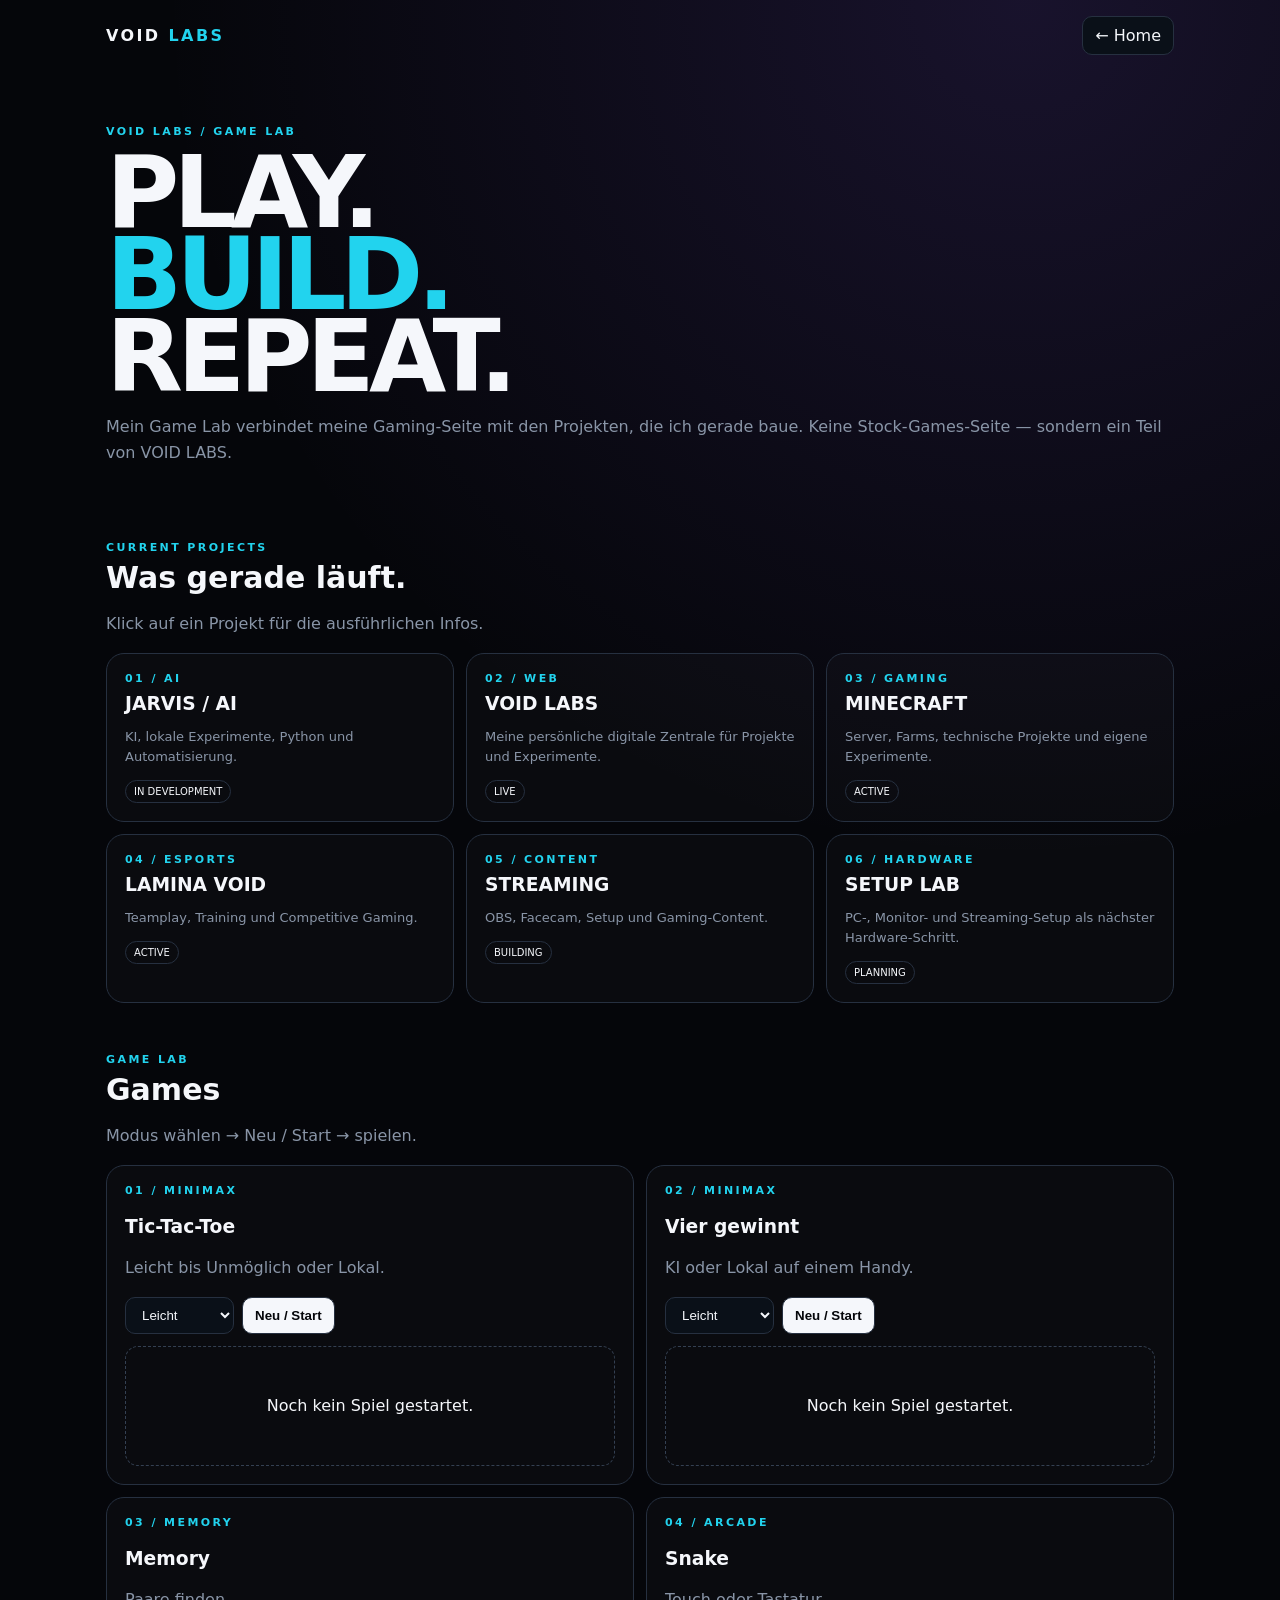
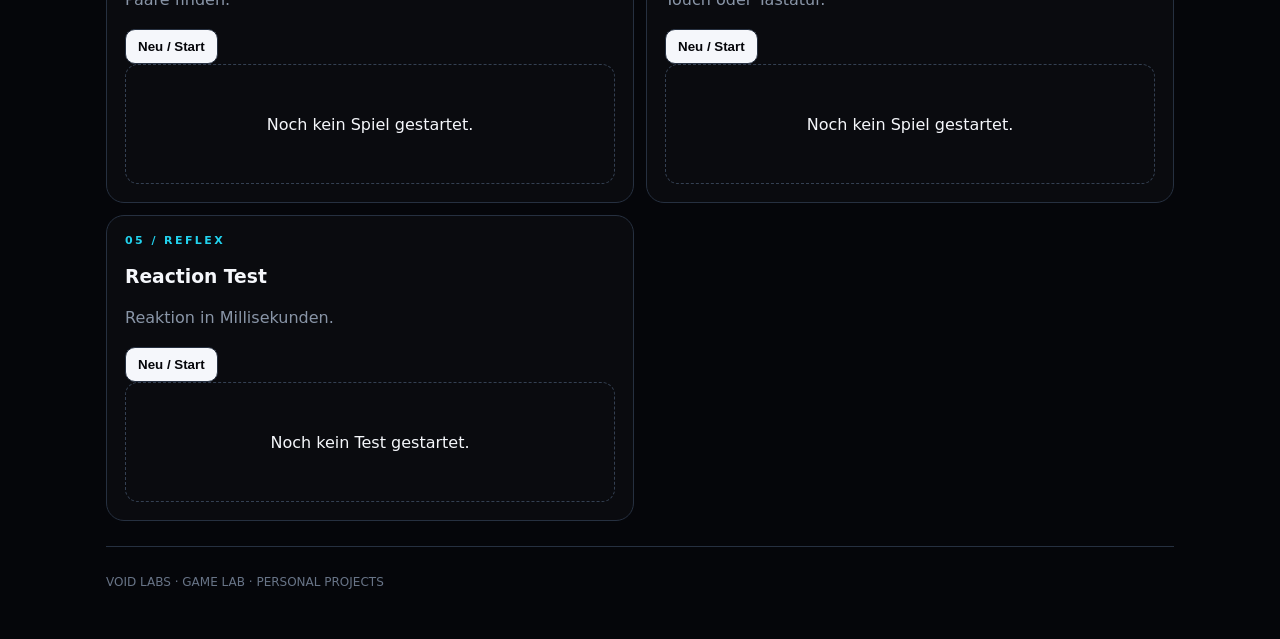
==== commit f636c6f5: "Fix Game Lab and remove broken chess" ====
--- a/games.html
+++ b/games.html
@@ -1,35 +1,8 @@
-<!doctype html><html lang="de"><head><meta charset="utf-8"><meta name="viewport" content="width=device-width,initial-scale=1"><meta name="theme-color" content="#05060a"><title>VOID LABS — Game Lab</title><style>
-:root{--bg:#05060a;--panel:#0c1119;--panel2:#101722;--line:#252e3c;--text:#f5f7fb;--muted:#8e99aa;--cyan:#22d3ee;--purple:#8b5cf6}*{box-sizing:border-box}body{margin:0;background:radial-gradient(circle at 80% 0,#8b5cf625,transparent 32%),radial-gradient(circle at 0 30%,#22d3ee10,transparent 28%),var(--bg);color:var(--text);font-family:Inter,system-ui,Arial,sans-serif}.wrap{width:min(1120px,calc(100% - 28px));margin:auto}a{color:inherit;text-decoration:none}header{height:72px;display:flex;align-items:center;justify-content:space-between}.logo{font-weight:950;letter-spacing:.14em}.logo i{color:var(--cyan);font-style:normal}.nav{border:1px solid var(--line);padding:9px 13px;border-radius:10px;font-size:13px}.hero{padding:58px 0 35px}.eyebrow{font-size:11px;letter-spacing:.25em;color:var(--cyan);font-weight:850}.hero h1{font-size:clamp(54px,11vw,108px);line-height:.82;letter-spacing:-.07em;margin:16px 0}.hero h1 span{color:var(--cyan)}.hero p{max-width:680px;color:var(--muted);font-size:15px;line-height:1.65}.section{padding:28px 0}.sectionhead{display:flex;justify-content:space-between;align-items:end;gap:15px;margin-bottom:14px}.sectionhead h2{margin:5px 0;font-size:28px}.sectionhead p{margin:0;color:var(--muted);font-size:13px}.projects{display:grid;grid-template-columns:repeat(3,1fr);gap:12px}.project,.game{background:linear-gradient(145deg,#ffffff0b,#ffffff02);border:1px solid var(--line);border-radius:18px;padding:18px}.project .num{color:var(--purple);font-size:11px;letter-spacing:.2em;font-weight:800}.project h3{margin:10px 0 7px;font-size:20px}.project p{margin:0;color:var(--muted);font-size:13px;line-height:1.55}.status{display:inline-flex;margin-top:15px;border:1px solid var(--line);border-radius:999px;padding:5px 8px;color:#b9c5d5;font-size:11px}.games{display:grid;grid-template-columns:1fr 1fr;gap:14px}.game.wide{grid-column:1/-1}.game h3{margin:5px 0;font-size:23px}.desc{color:var(--muted);font-size:13px}.controls{display:flex;gap:8px;flex-wrap:wrap;margin:12px 0}button,select{font:inherit;color:var(--text);background:#0a1018;border:1px solid var(--line);border-radius:10px;padding:9px 11px}button{cursor:pointer}button:hover,select:focus{border-color:var(--cyan)}.primary{background:#f5f7fb;color:#05060a;font-weight:800}.screen{min-height:130px;border:1px dashed #303b4b;border-radius:14px;display:grid;place-items:center;padding:14px;color:var(--muted);text-align:center}.screen.play{display:block;color:var(--text)}.board3{display:grid;grid-template-columns:repeat(3,1fr);gap:6px;max-width:330px;margin:auto}.cell{aspect-ratio:1;font-size:40px;font-weight:900}.connect{display:grid;grid-template-columns:repeat(7,1fr);gap:5px;max-width:510px;margin:auto}.hole{aspect-ratio:1;border-radius:50%;padding:0;background:#0a1018}.hole.x{background:var(--cyan)}.hole.o{background:var(--purple)}.chess{display:grid;grid-template-columns:repeat(8,1fr);max-width:520px;margin:auto}.sq{aspect-ratio:1;border-radius:0;padding:0;font-size:clamp(18px,5vw,35px)}.light{background:#182332}.dark{background:#0a1018}.selected{outline:3px solid var(--cyan);outline-offset:-3px}.result{text-align:center;min-height:22px;margin-top:9px;font-size:13px;color:#c5d0df}.memory{display:grid;grid-template-columns:repeat(4,1fr);gap:6px;max-width:350px;margin:auto}.mem{aspect-ratio:1;font-size:22px}.mem.open{background:#182635}.snake{display:block;width:min(100%,360px);margin:auto;background:#02060a;border:1px solid var(--line)}.dpad{display:grid;grid-template-columns:repeat(3,48px);gap:5px;justify-content:center;margin-top:8px}.dpad button{height:42px;padding:0}.reaction{width:100%;height:90px;font-size:20px}.reaction.go{background:var(--cyan);color:#031016}.footer{border-top:1px solid var(--line);padding:28px 0 55px;color:#687487;font-size:12px;margin-top:25px}@media(max-width:800px){.projects{grid-template-columns:1fr 1fr}}@media(max-width:600px){.games,.projects{grid-template-columns:1fr}.game.wide{grid-column:auto}.hero{padding-top:35px}}
-</style></head><body><div class="wrap"><header><a class="logo" href="index.html">VOID <i>LABS</i></a><a class="nav" href="index.html">← Home</a></header>
-<section class="hero"><div class="eyebrow">VOID LABS / PERSONAL GAME LAB</div><h1>BUILD.<br><span>BREAK.</span><br>REBUILD.</h1><p>Das hier ist nicht nur eine Games-Seite. Das Game Lab ist ein Teil von VOID LABS — meinem persönlichen Tech-Labor für Coding, KI, Gaming und neue Experimente.</p></section>
-<section class="section"><div class="sectionhead"><div><div class="eyebrow">CURRENT PROJECTS</div><h2>Was gerade läuft.</h2></div><p>Live · gebaut · getestet</p></div><div class="projects">
-<article class="project"><div class="num">01 / AI</div><h3>JARVIS / AI</h3><p>Eigene KI-Experimente, lokale Tools und Automatisierung. Der Fokus: Dinge selbst bauen und verstehen.</p><span class="status">IN DEVELOPMENT</span></article>
-<article class="project"><div class="num">02 / WEB</div><h3>VOID LABS</h3><p>Die persönliche Website und digitale Zentrale. Projekte, Experimente und Games laufen hier zusammen.</p><span class="status">LIVE</span></article>
-<article class="project"><div class="num">03 / GAMING</div><h3>MINECRAFT</h3><p>Server-, Farm- und technische Projekte. Dazu kommen Gaming-Experimente rund um Minecraft und andere Games.</p><span class="status">ACTIVE</span></article>
-<article class="project"><div class="num">04 / ESPORTS</div><h3>LAMINA VOID</h3><p>Gaming und Esports gehören genauso zu VOID. Training, Teamplay und Competitve Gaming.</p><span class="status">ACTIVE</span></article>
-<article class="project"><div class="num">05 / CONTENT</div><h3>STREAMING</h3><p>OBS, Facecam, Setup und Content-Experimente. Das Ziel: Gaming nicht nur spielen, sondern daraus Content machen.</p><span class="status">BUILDING</span></article>
-<article class="project"><div class="num">06 / HARDWARE</div><h3>SETUP LAB</h3><p>Das geplante PC-, Monitor- und Streaming-Setup ist Teil des nächsten großen Hardware-Schritts.</p><span class="status">PLANNING</span></article>
-</div></section>
-<section class="section"><div class="sectionhead"><div><div class="eyebrow">GAME LAB</div><h2>Jetzt spielen.</h2></div><p>Erst Modus wählen → dann starten.</p></div><div class="games">
-<section class="game"><div class="eyebrow">01 / MINIMAX</div><h3>Tic-Tac-Toe</h3><p class="desc">KI mit abgestuften Schwierigkeitsgraden oder Lokal auf einem Handy.</p><div class="controls"><select id="tm"><option value="easy">Leicht</option><option value="normal">Mittel</option><option value="hard">Schwer</option><option value="impossible">Unmöglich</option><option value="local">Lokal</option></select><button class="primary" onclick="startTT()">Neu / Start</button></div><div id="ts" class="screen">Noch kein Spiel gestartet.</div></section>
-<section class="game"><div class="eyebrow">02 / MINIMAX</div><h3>Vier gewinnt</h3><p class="desc">Cyan gegen KI oder lokal gegen einen Kollegen.</p><div class="controls"><select id="cm"><option value="easy">Leicht</option><option value="normal">Mittel</option><option value="hard">Schwer</option><option value="impossible">Unmöglich</option><option value="local">Lokal</option></select><button class="primary" onclick="startCF()">Neu / Start</button></div><div id="cs" class="screen">Noch kein Spiel gestartet.</div></section>
-<section class="game wide"><div class="eyebrow">03 / CHESS</div><h3>Schach</h3><p class="desc">Der nächste Schritt des Game Labs: richtiges Schach mit KI. Lokal ist für zwei Spieler auf einem Gerät.</p><div class="controls"><select id="chm"><option value="easy">Leicht</option><option value="normal">Mittel</option><option value="hard">Schwer</option><option value="impossible">Unmöglich</option><option value="local">Lokal</option></select><button class="primary" onclick="startChess()">Neu / Start</button></div><div id="chs" class="screen">Noch kein Spiel gestartet.</div></section>
-<section class="game"><div class="eyebrow">04 / MEMORY</div><h3>Memory</h3><p class="desc">Paare finden. Schnell und simpel.</p><button class="primary" onclick="startMemory()">Neu / Start</button><div id="ms" class="screen">Noch kein Spiel gestartet.</div></section>
-<section class="game"><div class="eyebrow">05 / ARCADE</div><h3>Snake</h3><p class="desc">Touch-Steuerung und Tastatur.</p><button class="primary" onclick="startSnake()">Neu / Start</button><div id="ss" class="screen">Noch kein Spiel gestartet.</div></section>
-<section class="game"><div class="eyebrow">06 / REFLEX</div><h3>Reaction Test</h3><p class="desc">Wie schnell reagierst du?</p><button class="primary" onclick="startReaction()">Neu / Start</button><div id="rs" class="screen">Noch kein Test gestartet.</div></section>
-</div></section><div class="footer">VOID LABS · GAME LAB · PERSONAL PROJECTS · BUILT TO EXPERIMENT</div></div>
-<script>
-const $=id=>document.getElementById(id),sleep=ms=>new Promise(r=>setTimeout(r,ms));
-// TIC TAC TOE — full minimax, difficulty only changes how often the AI deliberately chooses a weaker move
-let tb=[],busy=false;const lines=[[0,1,2],[3,4,5],[6,7,8],[0,3,6],[1,4,7],[2,5,8],[0,4,8],[2,4,6]];function twinner(b){for(const l of lines)if(b[l[0]]&&b[l[0]]===b[l[1]]&&b[l[1]]===b[l[2]])return b[l[0]];return b.every(Boolean)?'draw':null}function minimax(b,max){let w=twinner(b);if(w)return w==='O'?10:w==='X'?-10:0;let best=max?-Infinity:Infinity;for(let i=0;i<9;i++)if(!b[i]){b[i]=max?'O':'X';let v=minimax(b,!max);b[i]='';best=max?Math.max(best,v):Math.min(best,v)}return best}function tbest(){let high=-Infinity,arr=[];for(let i=0;i<9;i++)if(!tb[i]){tb[i]='O';let v=minimax(tb,false);tb[i]='';if(v>high)high=v,arr=[i];else if(v===high)arr.push(i)}return arr[Math.floor(Math.random()*arr.length)]}function trandom(){let a=tb.map((v,i)=>v?null:i).filter(i=>i!==null);return a[Math.floor(Math.random()*a.length)]}function drawTT(){let s=$('ts');s.className='screen play';s.innerHTML='<div class="board3">'+tb.map((v,i)=>'<button class="cell" onclick="tmove('+i+')">'+(v==='X'?'✕':v==='O'?'○':'')+'</button>').join('')+'</div><div id="tr" class="result">'+(twinner(tb)?'':'X ist am Zug.')+'</div>'}function startTT(){tb=Array(9).fill('');busy=false;drawTT()}async function tmove(i){let mode=$('tm').value;if(busy||tb[i]||twinner(tb))return;let local=mode==='local';tb[tb.filter(Boolean).length%2?'O':'X']=undefined;tb[i]=tb.filter(Boolean).length%2?'O':'X';drawTT();let w=twinner(tb);if(w)return $('tr').textContent=w==='draw'?'Unentschieden.':w+' gewinnt!';if(local){$('tr').textContent=(tb.filter(Boolean).length%2?'O':'X')+' ist am Zug.';return}busy=true;await sleep(180);let m=mode==='easy'?trandom():mode==='normal'?(Math.random()<.45?trandom():tbest()):mode==='hard'?(Math.random()<.1?trandom():tbest()):tbest();tb[m]='O';busy=false;drawTT();w=twinner(tb);if(w)$('tr').textContent=w==='draw'?'Unentschieden.':w+' gewinnt!'}
-// CONNECT FOUR
-let cb=[],ct=1,cbusy=false;function cwin(a,p){for(let r=0;r<6;r++)for(let c=0;c<7;c++){let i=r*7+c;if(c<4&&[0,1,2,3].every(k=>a[i+k]===p))return 1;if(r<3&&[0,1,2,3].every(k=>a[i+7*k]===p))return 1;if(r<3&&c<4&&[0,1,2,3].every(k=>a[i+8*k]===p))return 1;if(r<3&&c>2&&[0,1,2,3].every(k=>a[i+6*k]===p))return 1}return 0}function cdrop(c,p,a=cb){for(let r=5;r>=0;r--){let i=r*7+c;if(!a[i]){a[i]=p;return i}}return -1}function drawCF(){let s=$('cs');s.className='screen play';s.innerHTML='<div class="connect">'+cb.map((v,i)=>'<button class="hole '+(v===1?'x':v===2?'o':'')+'" onclick="cmove('+(i%7)+')"></button>').join('')+'</div><div id="cr" class="result"></div>'}function startCF(){cb=Array(42).fill(0);ct=1;cbusy=false;drawCF();$('cr').textContent='Cyan beginnt.'}async function cmove(c){let mode=$('cm').value;if(cbusy||ct!==1||cdrop(c,1)<0)return;drawCF();if(cwin(cb,1))return $('cr').textContent='Cyan gewinnt!';if(cb.every(Boolean))return $('cr').textContent='Unentschieden.';if(mode==='local'){ct=2;$('cr').textContent='Purple ist dran.';return}ct=2;cbusy=true;await sleep(220);let cols=[0,1,2,3,4,5,6].filter(x=>cb[x]===0),pick=cols[Math.floor(Math.random()*cols.length)];if(mode!=='easy'){for(const p of [2,1])for(const c of cols){let a=[...cb];cdrop(c,p,a);if(cwin(a,p)){pick=c;break}}if(mode==='hard'||mode==='impossible')pick=cols.includes(3)?3:pick}cdrop(pick,2);ct=1;cbusy=false;drawCF();if(cwin(cb,2))$('cr').textContent='Purple gewinnt!';else if(cb.every(Boolean))$('cr').textContent='Unentschieden.';else $('cr').textContent='Cyan ist dran.'}
-// CHESS — intentionally simple movement layer; game UI is local/AI-ready without pretending to be a full engine
-let brd=[],sel=null,turn=0;const W=['♙','♖','♘','♗','♕','♔'],B=['♟','♜','♞','♝','♛','♚'];function startChess(){brd=Array(64).fill('');['♜','♞','♝','♛','♚','♝','♞','♜'].forEach((p,i)=>brd[i]=p);for(let i=0;i<8;i++){brd[8+i]='♟';brd[48+i]='♙';brd[56+i]=['♖','♘','♗','♕','♔','♗','♘','♖'][i]}sel=null;turn=0;drawChess()}function path(a,b){let ar=Math.floor(a/8),ac=a%8,br=Math.floor(b/8),bc=b%8,dr=Math.sign(br-ar),dc=Math.sign(bc-ac),r=ar+dr,c=ac+dc;while(r!==br||c!==bc){if(brd[r*8+c])return false;r+=dr;c+=dc}return true}function legal(a,b){let p=brd[a],q=p&&p.toLowerCase(),ar=Math.floor(a/8),ac=a%8,br=Math.floor(b/8),bc=b%8,dr=br-ar,dc=bc-ac;if(!p|| (brd[b]&&((W.includes(p)&&W.includes(brd[b]))||(B.includes(p)&&B.includes(brd[b])))))return false;if(q==='♟'){let d=W.includes(p)?-1:1;return dc===0&&!brd[b]&&dr===d||Math.abs(dc)===1&&dr===d&&!!brd[b]}if(q==='♞')return Math.abs(dr)*Math.abs(dc)===2;if(q==='♚')return Math.max(Math.abs(dr),Math.abs(dc))===1;if(q==='♜')return(dr===0||dc===0)&&path(a,b);if(q==='♝')return Math.abs(dr)===Math.abs(dc)&&path(a,b);if(q==='♛')return(dr===0||dc===0||Math.abs(dr)===Math.abs(dc))&&path(a,b);return false}function drawChess(){let s=$('chs');s.className='screen play';s.innerHTML='<div class="chess">'+brd.map((p,i)=>'<button class="sq '+((Math.floor(i/8)+i)%2?'dark':'light')+' '+(sel===i?'selected':'')+'" onclick="chmove('+i+')">'+p+'</button>').join('')+'</div><div id="chr" class="result">'+(turn?'Schwarz':'Weiß')+' ist am Zug.</div>'}function chmove(i){if(sel===null){if(brd[i]&&(turn?B:W).includes(brd[i]))sel=i;drawChess();return}if(i!==sel&&legal(sel,i)){brd[i]=brd[sel];brd[sel]='';sel=null;turn=1-turn}else sel=null;drawChess()}
-// MEMORY
-let mm=[],first=-1,lock=false;function startMemory(){let e=['★','◆','●','▲','✦','⬟','☾','⚡'];mm=[...e,...e].sort(()=>Math.random()-.5).map(v=>({v,o:false,d:false}));first=-1;lock=false;drawMemory()}function drawMemory(){let s=$('ms');s.className='screen play';s.innerHTML='<div class="memory">'+mm.map((c,i)=>'<button class="mem '+(c.o||c.d?'open':'')+'" onclick="memClick('+i+')">'+(c.o||c.d?c.v:'?')+'</button>').join('')+'</div>'}function memClick(i){if(lock||mm[i].o||mm[i].d)return;mm[i].o=true;drawMemory();if(first<0){first=i;return}lock=true;let a=first,b=i;if(mm[a].v===mm[b].v){mm[a].d=mm[b].d=true;first=-1;lock=false;drawMemory()}else setTimeout(()=>{mm[a].o=mm[b].o=false;first=-1;lock=false;drawMemory()},600)}
-// SNAKE
-let snake=[],food,sd={x:1,y:0},srunning=false,score=0,last=0;function startSnake(){let c=document.createElement('canvas');c.width=c.height=320;c.className='snake';$('ss').className='screen play';$('ss').innerHTML='';$('ss').appendChild(c);let d=document.createElement('div');d.className='dpad';d.innerHTML='<span></span><button onclick="sdir(0,-1)">↑</button><span></span><button onclick="sdir(-1,0)">←</button><button onclick="sdir(0,1)">↓</button><button onclick="sdir(1,0)">→</button>'; $('ss').appendChild(d);snake=[{x:8,y:8},{x:7,y:8},{x:6,y:8}];sd={x:1,y:0};food={x:3,y:3};score=0;srunning=true;requestAnimationFrame(stick);window._snakeCanvas=c}function sdir(x,y){if(x!==-sd.x||y!==-sd.y)sd={x,y}}document.addEventListener('keydown',e=>{let k=e.key.toLowerCase();if(k==='arrowup'||k==='w')sdir(0,-1);if(k==='arrowdown'||k==='s')sdir(0,1);if(k==='arrowleft'||k==='a')sdir(-1,0);if(k==='arrowright'||k==='d')sdir(1,0)});function stick(t){if(!srunning)return;if(t-last<105){requestAnimationFrame(stick);return}last=t;let h={x:snake[0].x+sd.x,y:snake[0].y+sd.y};if(h.x<0||h.y<0||h.x>=16||h.y>=16||snake.some((p,i)=>i&&p.x===h.x&&p.y===h.y)){srunning=false;return}snake.unshift(h);if(h.x===food.x&&h.y===food.y){score++;food={x:Math.floor(Math.random()*16),y:Math.floor(Math.random()*16)}}else snake.pop();let c=window._snakeCanvas,x=c.getContext('2d');x.clearRect(0,0,320,320);x.fillStyle='#8b5cf6';x.fillRect(food.x*20+3,food.y*20+3,14,14);snake.forEach((p,i)=>{x.fillStyle=i?'#159bb0':'#22d3ee';x.fillRect(p.x*20+2,p.y*20+2,16,16)});requestAnimationFrame(stick)}
-// REACTION
-let rready=false,rtime=0,rto;function startReaction(){let s=$('rs');s.className='screen play';s.innerHTML='<button id="react" class="reaction">WARTE...</button><div id="rr" class="result">Nicht zu früh drücken.</div>';let b=$('react');rready=false;clearTimeout(rto);b.onclick=()=>{if(!rready){$('rr').textContent='Zu früh!';return}let ms=Math.round(performance.now()-rtime);$('rr').textContent='Reaktionszeit: '+ms+' ms';b.textContent='NOCHMAL';rready=false;startReactionLater()};startReactionLater()}function startReactionLater(){let b=$('react');if(!b)return;b.classList.remove('go');b.textContent='WARTE...';rready=false;rto=setTimeout(()=>{if(!b)return;rready=true;rtime=performance.now();b.textContent='JETZT!';b.classList.add('go')},900+Math.random()*2200)}
+<!doctype html><html lang="de"><head><meta charset="utf-8"><meta name="viewport" content="width=device-width,initial-scale=1"><title>VOID LABS — Game Lab</title><style>:root{--bg:#05060a;--panel:#0d121a;--line:#263040;--text:#f5f7fb;--muted:#8995a7;--cyan:#22d3ee;--purple:#8b5cf6}*{box-sizing:border-box}body{margin:0;background:radial-gradient(circle at 80% 0,#8b5cf625,transparent 35%),var(--bg);color:var(--text);font-family:system-ui,Arial}.wrap{max-width:1100px;margin:auto;padding:0 16px}header{height:70px;display:flex;justify-content:space-between;align-items:center}.logo{font-weight:900;letter-spacing:.15em}.logo span{color:var(--cyan)}a{text-decoration:none;color:inherit}.nav,.btn,select{border:1px solid var(--line);background:#0a1018;color:var(--text);border-radius:10px;padding:9px 12px}.hero{padding:55px 0 35px}.eyebrow{font-size:11px;letter-spacing:.22em;color:var(--cyan);font-weight:800}.hero h1{font-size:clamp(52px,10vw,100px);line-height:.82;letter-spacing:-.06em;margin:14px 0}.hero h1 span{color:var(--cyan)}.hero p,.desc{color:var(--muted);line-height:1.6}.section{padding:25px 0}.head{margin-bottom:14px}.head h2{font-size:30px;margin:6px 0}.projects,.games{display:grid;grid-template-columns:repeat(3,1fr);gap:12px}.card{border:1px solid var(--line);border-radius:18px;padding:18px;background:#ffffff05}.card h3{margin:8px 0}.card p{font-size:13px;color:var(--muted);line-height:1.55}.status{display:inline-block;font-size:10px;border:1px solid var(--line);padding:5px 8px;border-radius:999px}.games{grid-template-columns:1fr 1fr}.game{border:1px solid var(--line);border-radius:18px;padding:18px;background:#ffffff05}.wide{grid-column:1/-1}.controls{display:flex;gap:8px;flex-wrap:wrap;margin:12px 0}.primary{background:#f5f7fb;color:#05060a;font-weight:800}.screen{min-height:120px;border:1px dashed #344052;border-radius:13px;padding:12px;display:grid;place-items:center}.board{display:grid;grid-template-columns:repeat(3,1fr);gap:6px;max-width:330px;width:100%}.cell{aspect-ratio:1;font-size:38px}.connect{display:grid;grid-template-columns:repeat(7,1fr);gap:5px;width:100%;max-width:500px}.hole{aspect-ratio:1;border-radius:50%;padding:0}.hole.x{background:var(--cyan)}.hole.o{background:var(--purple)}.result{text-align:center;margin-top:8px;color:var(--muted);font-size:13px}.memory{display:grid;grid-template-columns:repeat(4,1fr);gap:6px;max-width:350px;width:100%}.mem{aspect-ratio:1;font-size:22px}.open{background:#182534}.reaction{width:100%;height:90px;font-size:20px}.go{background:var(--cyan);color:#031016}.snake{width:min(100%,360px);background:#02060a;border:1px solid var(--line)}.dpad{display:grid;grid-template-columns:repeat(3,48px);gap:5px;justify-content:center;margin-top:8px}.dpad button{height:42px}.footer{border-top:1px solid var(--line);padding:28px 0 50px;color:#687487;font-size:12px}@media(max-width:750px){.projects{grid-template-columns:1fr 1fr}}@media(max-width:560px){.projects,.games{grid-template-columns:1fr}.wide{grid-column:auto}}</style></head><body><div class="wrap"><header><a class="logo" href="index.html">VOID <span>LABS</span></a><a class="nav" href="index.html">← Home</a></header><section class="hero"><div class="eyebrow">VOID LABS / GAME LAB</div><h1>PLAY.<br><span>BUILD.</span><br>REPEAT.</h1><p>Mein Game Lab verbindet meine Gaming-Seite mit den Projekten, die ich gerade baue. Keine Stock-Games-Seite — sondern ein Teil von VOID LABS.</p></section><section class="section"><div class="head"><div class="eyebrow">CURRENT PROJECTS</div><h2>Was gerade läuft.</h2><p class="desc">Klick auf ein Projekt für die ausführlichen Infos.</p></div><div class="projects"><a class="card" href="projects.html#jarvis"><div class="eyebrow">01 / AI</div><h3>JARVIS / AI</h3><p>KI, lokale Experimente, Python und Automatisierung.</p><span class="status">IN DEVELOPMENT</span></a><a class="card" href="projects.html#void"><div class="eyebrow">02 / WEB</div><h3>VOID LABS</h3><p>Meine persönliche digitale Zentrale für Projekte und Experimente.</p><span class="status">LIVE</span></a><a class="card" href="projects.html#minecraft"><div class="eyebrow">03 / GAMING</div><h3>MINECRAFT</h3><p>Server, Farms, technische Projekte und eigene Experimente.</p><span class="status">ACTIVE</span></a><a class="card" href="projects.html#lamina"><div class="eyebrow">04 / ESPORTS</div><h3>LAMINA VOID</h3><p>Teamplay, Training und Competitive Gaming.</p><span class="status">ACTIVE</span></a><a class="card" href="projects.html#streaming"><div class="eyebrow">05 / CONTENT</div><h3>STREAMING</h3><p>OBS, Facecam, Setup und Gaming-Content.</p><span class="status">BUILDING</span></a><a class="card" href="projects.html#setup"><div class="eyebrow">06 / HARDWARE</div><h3>SETUP LAB</h3><p>PC-, Monitor- und Streaming-Setup als nächster Hardware-Schritt.</p><span class="status">PLANNING</span></a></div></section><section class="section"><div class="head"><div class="eyebrow">GAME LAB</div><h2>Games</h2><p class="desc">Modus wählen → Neu / Start → spielen.</p></div><div class="games"><section class="game"><div class="eyebrow">01 / MINIMAX</div><h3>Tic-Tac-Toe</h3><p class="desc">Leicht bis Unmöglich oder Lokal.</p><div class="controls"><select id="tm"><option>Leicht</option><option>Mittel</option><option>Schwer</option><option>Unmöglich</option><option>Lokal</option></select><button class="btn primary" onclick="startTT()">Neu / Start</button></div><div id="tt" class="screen">Noch kein Spiel gestartet.</div></section><section class="game"><div class="eyebrow">02 / MINIMAX</div><h3>Vier gewinnt</h3><p class="desc">KI oder Lokal auf einem Handy.</p><div class="controls"><select id="cm"><option>Leicht</option><option>Mittel</option><option>Schwer</option><option>Unmöglich</option><option>Lokal</option></select><button class="btn primary" onclick="startCF()">Neu / Start</button></div><div id="cf" class="screen">Noch kein Spiel gestartet.</div></section><section class="game"><div class="eyebrow">03 / MEMORY</div><h3>Memory</h3><p class="desc">Paare finden.</p><button class="btn primary" onclick="startMemory()">Neu / Start</button><div id="mem" class="screen">Noch kein Spiel gestartet.</div></section><section class="game"><div class="eyebrow">04 / ARCADE</div><h3>Snake</h3><p class="desc">Touch oder Tastatur.</p><button class="btn primary" onclick="startSnake()">Neu / Start</button><div id="snakebox" class="screen">Noch kein Spiel gestartet.</div></section><section class="game"><div class="eyebrow">05 / REFLEX</div><h3>Reaction Test</h3><p class="desc">Reaktion in Millisekunden.</p><button class="btn primary" onclick="startReaction()">Neu / Start</button><div id="reaction" class="screen">Noch kein Test gestartet.</div></section></div></section><div class="footer">VOID LABS · GAME LAB · PERSONAL PROJECTS</div></div><script>
+const $=x=>document.getElementById(x),wait=m=>new Promise(r=>setTimeout(r,m));
+let t=[],busy=0;const L=[[0,1,2],[3,4,5],[6,7,8],[0,3,6],[1,4,7],[2,5,8],[0,4,8],[2,4,6]];function win(b){for(const l of L)if(b[l[0]]&&b[l[0]]===b[l[1]]&&b[l[1]]===b[l[2]])return b[l[0]];return b.every(Boolean)?'draw':''}function score(b,max){let w=win(b);if(w)return w==='O'?10:w==='X'?-10:0;let best=max?-99:99;for(let i=0;i<9;i++)if(!b[i]){b[i]=max?'O':'X';let v=score(b,!max);b[i]='';best=max?Math.max(best,v):Math.min(best,v)}return best}function best(){let hi=-99,a=[];for(let i=0;i<9;i++)if(!t[i]){t[i]='O';let v=score(t,0);t[i]='';if(v>hi){hi=v;a=[i]}else if(v===hi)a.push(i)}return a[Math.floor(Math.random()*a.length)]}function randomEmpty(){let a=t.map((v,i)=>v?'':i).filter(v=>v!=='');return a[Math.floor(Math.random()*a.length)]}function drawTT(){let w=win(t);$('tt').innerHTML='<div class="board">'+t.map((v,i)=>'<button class="cell" onclick="ttMove('+i+')">'+(v==='X'?'✕':v==='O'?'○':'')+'</button>').join('')+'</div><div class="result">'+(w?(w==='draw'?'Unentschieden.':w+' gewinnt!'):'Am Zug: '+(t.filter(Boolean).length%2?'O':'X'))+'</div>'}function startTT(){t=Array(9).fill('');busy=0;drawTT()}async function ttMove(i){if(busy||t[i]||win(t))return;let n=t.filter(Boolean).length,mode=$('tm').value;t[i]=n%2?'O':'X';drawTT();if(win(t))return;if(mode==='Lokal')return;busy=1;await wait(180);let m=mode==='Leicht'?randomEmpty():mode==='Mittel'?(Math.random()<.4?randomEmpty():best()):mode==='Schwer'?(Math.random()<.1?randomEmpty():best()):best();if(m!==undefined)t[m]='O';busy=0;drawTT()}
+let c=[],turn=1,cb=0;function drop(col,p,a=c){for(let r=5;r>=0;r--){let i=r*7+col;if(!a[i]){a[i]=p;return i}}return -1}function cw(a,p){for(let r=0;r<6;r++)for(let x=0;x<7;x++){let i=r*7+x;if(x<4&&[0,1,2,3].every(k=>a[i+k]===p))return 1;if(r<3&&[0,1,2,3].every(k=>a[i+k*7]===p))return 1;if(r<3&&x<4&&[0,1,2,3].every(k=>a[i+k*8]===p))return 1;if(r<3&&x>2&&[0,1,2,3].every(k=>a[i+k*6]===p))return 1}return 0}function drawCF(){let w=cw(c,1)||cw(c,2);$('cf').innerHTML='<div class="connect">'+c.map((v,i)=>'<button class="hole '+(v===1?'x':v===2?'o':'')+'" onclick="cfMove('+(i%7)+')"></button>').join('')+'</div><div class="result">'+(w?(w===1?'Cyan gewinnt!':'Purple gewinnt!'):(c.every(Boolean)?'Unentschieden.':'Am Zug: '+(turn===1?'Cyan':'Purple')))+'</div>'}function startCF(){c=Array(42).fill(0);turn=1;cb=0;drawCF()}async function cfMove(col){let mode=$('cm').value;if(cb||cw(c,1)||cw(c,2)||turn!==1)return;if(drop(col,1)<0)return;drawCF();if(cw(c,1)||c.every(Boolean))return;if(mode==='Lokal'){turn=2;return drawCF()}cb=1;await wait(180);let cols=[0,1,2,3,4,5,6].filter(x=>c[x]===0),pick=cols[Math.floor(Math.random()*cols.length)];if(mode!=='Leicht'){for(const p of [2,1])for(const x of cols){let a=[...c];drop(x,p,a);if(cw(a,p)){pick=x;break}}if(mode==='Schwer'||mode==='Unmöglich')if(cols.includes(3))pick=3}drop(pick,2);cb=0;drawCF()}document.addEventListener('click',e=>{if(e.target.classList.contains('hole')&&$('cm').value==='Lokal'&&turn===2&&!cb){let col=[...e.target.parentNode.children].indexOf(e.target)%7;if(drop(col,2)>=0){if(!cw(c,2)&&!c.every(Boolean))turn=1;drawCF()}}});
+let mm=[],first=-1,lock=0;function startMemory(){let a=['★','◆','●','▲','✦','⬟','☾','⚡'];mm=[...a,...a].sort(()=>Math.random()-.5).map(v=>({v,o:0,d:0}));first=-1;lock=0;drawMemory()}function drawMemory(){$('mem').innerHTML='<div class="memory">'+mm.map((x,i)=>'<button class="mem '+(x.o||x.d?'open':'')+'" onclick="mc('+i+')">'+(x.o||x.d?x.v:'?')+'</button>').join('')+'</div>'}function mc(i){if(lock||mm[i].o||mm[i].d)return;mm[i].o=1;drawMemory();if(first<0)return first=i;lock=1;let a=first,b=i;if(mm[a].v===mm[b].v){mm[a].d=mm[b].d=1;first=-1;lock=0;drawMemory()}else setTimeout(()=>{mm[a].o=mm[b].o=0;first=-1;lock=0;drawMemory()},550)}
+let sn=[],dir={x:1,y:0},food={x:3,y:3},run=0,last=0;function startSnake(){let can=document.createElement('canvas');can.width=can.height=320;can.className='snake';$('snakebox').innerHTML='';$('snakebox').append(can);let d=document.createElement('div');d.className='dpad';d.innerHTML='<span></span><button onclick="sd(0,-1)">↑</button><span></span><button onclick="sd(-1,0)">←</button><button onclick="sd(0,1)">↓</button><button onclick="sd(1,0)">→</button>';$('snakebox').append(d);sn=[{x:8,y:8},{x:7,y:8},{x:6,y:8}];dir={x:1,y:0};food={x:3,y:3};run=1;requestAnimationFrame(loop)}function sd(x,y){if(x!==-dir.x||y!==-dir.y)dir={x,y}}document.onkeydown=e=>{let k=e.key.toLowerCase();if(k==='arrowup'||k==='w')sd(0,-1);if(k==='arrowdown'||k==='s')sd(0,1);if(k==='arrowleft'||k==='a')sd(-1,0);if(k==='arrowright'||k==='d')sd(1,0)};function loop(t){if(!run)return;if(t-last<110)return requestAnimationFrame(loop);last=t;let h={x:sn[0].x+dir.x,y:sn[0].y+dir.y};if(h.x<0||h.y<0||h.x>=16||h.y>=16||sn.some((p,i)=>i&&p.x===h.x&&p.y===h.y)){run=0;return}sn.unshift(h);if(h.x===food.x&&h.y===food.y)food={x:Math.floor(Math.random()*16),y:Math.floor(Math.random()*16)};else sn.pop();let c=document.querySelector('.snake'),x=c.getContext('2d');x.clearRect(0,0,320,320);x.fillStyle='#8b5cf6';x.fillRect(food.x*20+3,food.y*20+3,14,14);sn.forEach((p,i)=>{x.fillStyle=i?'#159bb0':'#22d3ee';x.fillRect(p.x*20+2,p.y*20+2,16,16)});requestAnimationFrame(loop)}
+let rr=0,rt=0;function startReaction(){let b=document.createElement('button');b.className='reaction';b.textContent='WARTE...';$('reaction').innerHTML='';$('reaction').append(b);let msg=document.createElement('div');msg.className='result';$('reaction').append(msg);rr=0;setTimeout(()=>{rr=1;rt=performance.now();b.textContent='JETZT!';b.classList.add('go')},900+Math.random()*2000);b.onclick=()=>{if(!rr){msg.textContent='Zu früh!';return}msg.textContent=Math.round(performance.now()-rt)+' ms';rr=0;setTimeout(startReaction,800)}}
 </script></body></html>
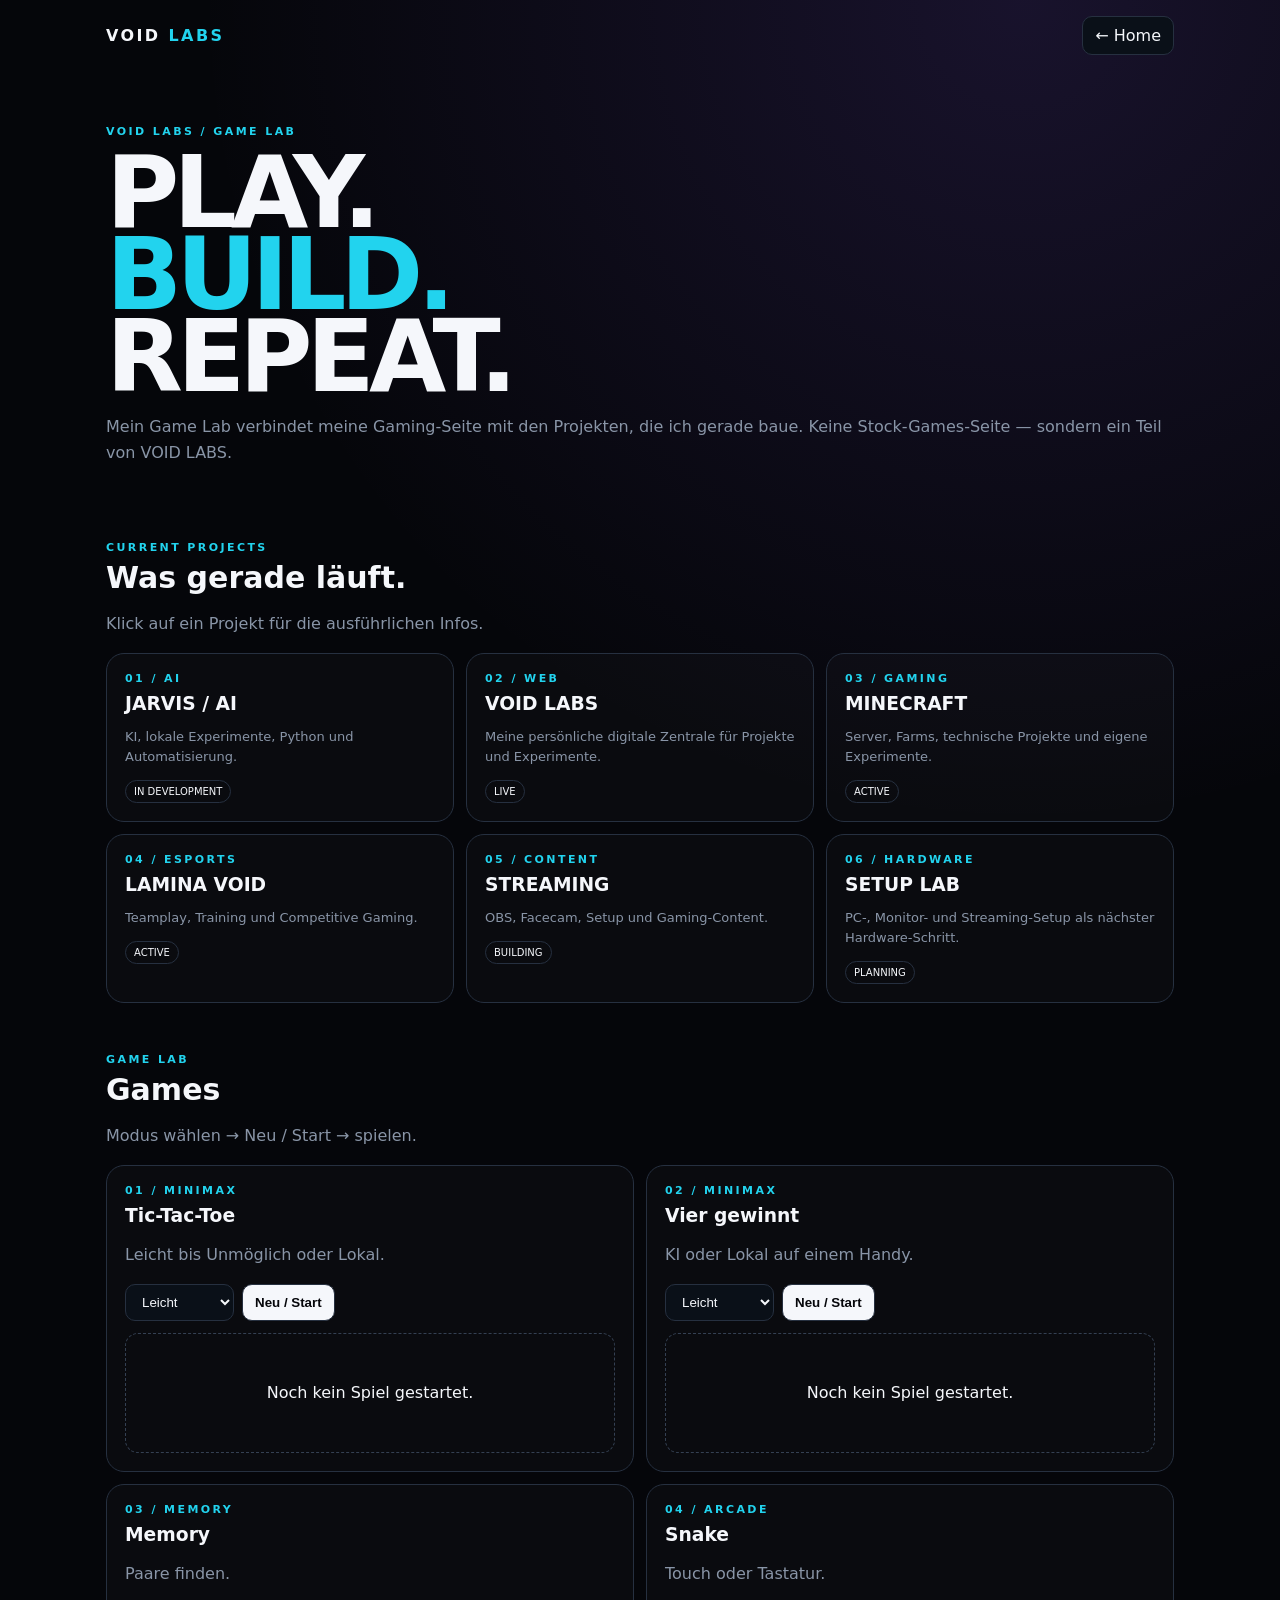
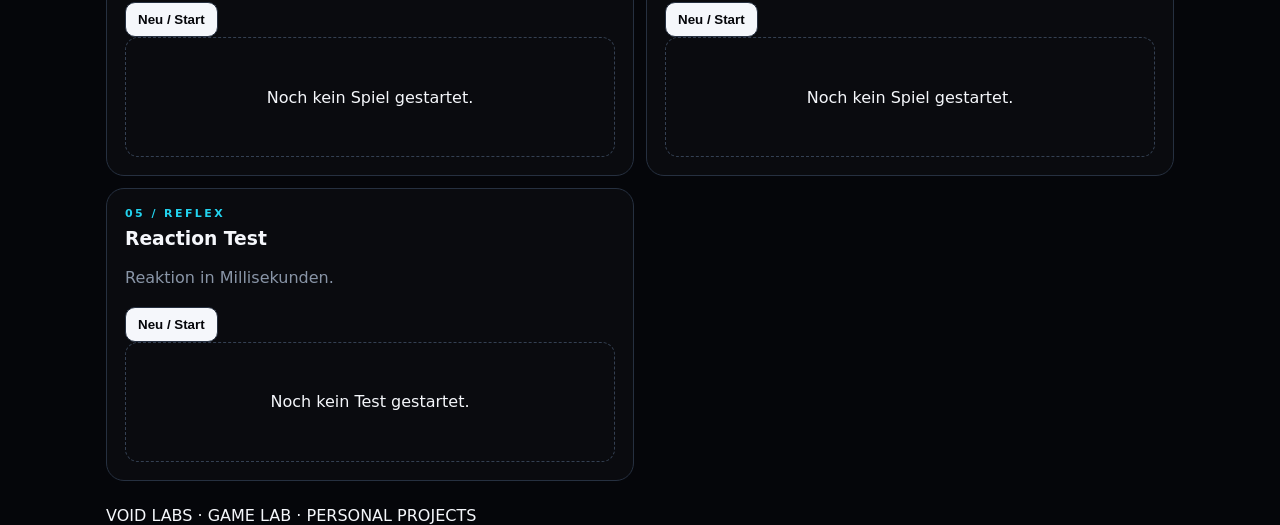
==== commit e90d1fed: "Fix local Connect Four double-move bug" ====
--- a/games.html
+++ b/games.html
@@ -1,8 +1,8 @@
-<!doctype html><html lang="de"><head><meta charset="utf-8"><meta name="viewport" content="width=device-width,initial-scale=1"><title>VOID LABS — Game Lab</title><style>:root{--bg:#05060a;--panel:#0d121a;--line:#263040;--text:#f5f7fb;--muted:#8995a7;--cyan:#22d3ee;--purple:#8b5cf6}*{box-sizing:border-box}body{margin:0;background:radial-gradient(circle at 80% 0,#8b5cf625,transparent 35%),var(--bg);color:var(--text);font-family:system-ui,Arial}.wrap{max-width:1100px;margin:auto;padding:0 16px}header{height:70px;display:flex;justify-content:space-between;align-items:center}.logo{font-weight:900;letter-spacing:.15em}.logo span{color:var(--cyan)}a{text-decoration:none;color:inherit}.nav,.btn,select{border:1px solid var(--line);background:#0a1018;color:var(--text);border-radius:10px;padding:9px 12px}.hero{padding:55px 0 35px}.eyebrow{font-size:11px;letter-spacing:.22em;color:var(--cyan);font-weight:800}.hero h1{font-size:clamp(52px,10vw,100px);line-height:.82;letter-spacing:-.06em;margin:14px 0}.hero h1 span{color:var(--cyan)}.hero p,.desc{color:var(--muted);line-height:1.6}.section{padding:25px 0}.head{margin-bottom:14px}.head h2{font-size:30px;margin:6px 0}.projects,.games{display:grid;grid-template-columns:repeat(3,1fr);gap:12px}.card{border:1px solid var(--line);border-radius:18px;padding:18px;background:#ffffff05}.card h3{margin:8px 0}.card p{font-size:13px;color:var(--muted);line-height:1.55}.status{display:inline-block;font-size:10px;border:1px solid var(--line);padding:5px 8px;border-radius:999px}.games{grid-template-columns:1fr 1fr}.game{border:1px solid var(--line);border-radius:18px;padding:18px;background:#ffffff05}.wide{grid-column:1/-1}.controls{display:flex;gap:8px;flex-wrap:wrap;margin:12px 0}.primary{background:#f5f7fb;color:#05060a;font-weight:800}.screen{min-height:120px;border:1px dashed #344052;border-radius:13px;padding:12px;display:grid;place-items:center}.board{display:grid;grid-template-columns:repeat(3,1fr);gap:6px;max-width:330px;width:100%}.cell{aspect-ratio:1;font-size:38px}.connect{display:grid;grid-template-columns:repeat(7,1fr);gap:5px;width:100%;max-width:500px}.hole{aspect-ratio:1;border-radius:50%;padding:0}.hole.x{background:var(--cyan)}.hole.o{background:var(--purple)}.result{text-align:center;margin-top:8px;color:var(--muted);font-size:13px}.memory{display:grid;grid-template-columns:repeat(4,1fr);gap:6px;max-width:350px;width:100%}.mem{aspect-ratio:1;font-size:22px}.open{background:#182534}.reaction{width:100%;height:90px;font-size:20px}.go{background:var(--cyan);color:#031016}.snake{width:min(100%,360px);background:#02060a;border:1px solid var(--line)}.dpad{display:grid;grid-template-columns:repeat(3,48px);gap:5px;justify-content:center;margin-top:8px}.dpad button{height:42px}.footer{border-top:1px solid var(--line);padding:28px 0 50px;color:#687487;font-size:12px}@media(max-width:750px){.projects{grid-template-columns:1fr 1fr}}@media(max-width:560px){.projects,.games{grid-template-columns:1fr}.wide{grid-column:auto}}</style></head><body><div class="wrap"><header><a class="logo" href="index.html">VOID <span>LABS</span></a><a class="nav" href="index.html">← Home</a></header><section class="hero"><div class="eyebrow">VOID LABS / GAME LAB</div><h1>PLAY.<br><span>BUILD.</span><br>REPEAT.</h1><p>Mein Game Lab verbindet meine Gaming-Seite mit den Projekten, die ich gerade baue. Keine Stock-Games-Seite — sondern ein Teil von VOID LABS.</p></section><section class="section"><div class="head"><div class="eyebrow">CURRENT PROJECTS</div><h2>Was gerade läuft.</h2><p class="desc">Klick auf ein Projekt für die ausführlichen Infos.</p></div><div class="projects"><a class="card" href="projects.html#jarvis"><div class="eyebrow">01 / AI</div><h3>JARVIS / AI</h3><p>KI, lokale Experimente, Python und Automatisierung.</p><span class="status">IN DEVELOPMENT</span></a><a class="card" href="projects.html#void"><div class="eyebrow">02 / WEB</div><h3>VOID LABS</h3><p>Meine persönliche digitale Zentrale für Projekte und Experimente.</p><span class="status">LIVE</span></a><a class="card" href="projects.html#minecraft"><div class="eyebrow">03 / GAMING</div><h3>MINECRAFT</h3><p>Server, Farms, technische Projekte und eigene Experimente.</p><span class="status">ACTIVE</span></a><a class="card" href="projects.html#lamina"><div class="eyebrow">04 / ESPORTS</div><h3>LAMINA VOID</h3><p>Teamplay, Training und Competitive Gaming.</p><span class="status">ACTIVE</span></a><a class="card" href="projects.html#streaming"><div class="eyebrow">05 / CONTENT</div><h3>STREAMING</h3><p>OBS, Facecam, Setup und Gaming-Content.</p><span class="status">BUILDING</span></a><a class="card" href="projects.html#setup"><div class="eyebrow">06 / HARDWARE</div><h3>SETUP LAB</h3><p>PC-, Monitor- und Streaming-Setup als nächster Hardware-Schritt.</p><span class="status">PLANNING</span></a></div></section><section class="section"><div class="head"><div class="eyebrow">GAME LAB</div><h2>Games</h2><p class="desc">Modus wählen → Neu / Start → spielen.</p></div><div class="games"><section class="game"><div class="eyebrow">01 / MINIMAX</div><h3>Tic-Tac-Toe</h3><p class="desc">Leicht bis Unmöglich oder Lokal.</p><div class="controls"><select id="tm"><option>Leicht</option><option>Mittel</option><option>Schwer</option><option>Unmöglich</option><option>Lokal</option></select><button class="btn primary" onclick="startTT()">Neu / Start</button></div><div id="tt" class="screen">Noch kein Spiel gestartet.</div></section><section class="game"><div class="eyebrow">02 / MINIMAX</div><h3>Vier gewinnt</h3><p class="desc">KI oder Lokal auf einem Handy.</p><div class="controls"><select id="cm"><option>Leicht</option><option>Mittel</option><option>Schwer</option><option>Unmöglich</option><option>Lokal</option></select><button class="btn primary" onclick="startCF()">Neu / Start</button></div><div id="cf" class="screen">Noch kein Spiel gestartet.</div></section><section class="game"><div class="eyebrow">03 / MEMORY</div><h3>Memory</h3><p class="desc">Paare finden.</p><button class="btn primary" onclick="startMemory()">Neu / Start</button><div id="mem" class="screen">Noch kein Spiel gestartet.</div></section><section class="game"><div class="eyebrow">04 / ARCADE</div><h3>Snake</h3><p class="desc">Touch oder Tastatur.</p><button class="btn primary" onclick="startSnake()">Neu / Start</button><div id="snakebox" class="screen">Noch kein Spiel gestartet.</div></section><section class="game"><div class="eyebrow">05 / REFLEX</div><h3>Reaction Test</h3><p class="desc">Reaktion in Millisekunden.</p><button class="btn primary" onclick="startReaction()">Neu / Start</button><div id="reaction" class="screen">Noch kein Test gestartet.</div></section></div></section><div class="footer">VOID LABS · GAME LAB · PERSONAL PROJECTS</div></div><script>
+<!doctype html><html lang="de"><head><meta charset="utf-8"><meta name="viewport" content="width=device-width,initial-scale=1"><title>VOID LABS — Game Lab</title><style>:root{--bg:#05060a;--line:#263040;--text:#f5f7fb;--muted:#8995a7;--cyan:#22d3ee;--purple:#8b5cf6}*{box-sizing:border-box}body{margin:0;background:radial-gradient(circle at 80% 0,#8b5cf625,transparent 35%),var(--bg);color:var(--text);font-family:system-ui,Arial}.wrap{max-width:1100px;margin:auto;padding:0 16px}a{text-decoration:none;color:inherit}header{height:70px;display:flex;justify-content:space-between;align-items:center}.logo{font-weight:900;letter-spacing:.15em}.logo span{color:var(--cyan)}.nav,.btn,select{border:1px solid var(--line);background:#0a1018;color:var(--text);border-radius:10px;padding:9px 12px}.hero{padding:55px 0 35px}.eyebrow{font-size:11px;letter-spacing:.22em;color:var(--cyan);font-weight:800}.hero h1{font-size:clamp(52px,10vw,100px);line-height:.82;letter-spacing:-.06em;margin:14px 0}.hero h1 span{color:var(--cyan)}.hero p,.desc{color:var(--muted);line-height:1.6}.section{padding:25px 0}.head{margin-bottom:14px}.head h2{font-size:30px;margin:6px 0}.projects,.games{display:grid;grid-template-columns:repeat(3,1fr);gap:12px}.card,.game{border:1px solid var(--line);border-radius:18px;padding:18px;background:#ffffff05}.card h3,.game h3{margin:8px 0}.card p{font-size:13px;color:var(--muted);line-height:1.55}.status{display:inline-block;font-size:10px;border:1px solid var(--line);padding:5px 8px;border-radius:999px}.games{grid-template-columns:1fr 1fr}.wide{grid-column:1/-1}.controls{display:flex;gap:8px;flex-wrap:wrap;margin:12px 0}.primary{background:#f5f7fb;color:#05060a;font-weight:800}.screen{min-height:120px;border:1px dashed #344052;border-radius:13px;padding:12px;display:grid;place-items:center}.board{display:grid;grid-template-columns:repeat(3,1fr);gap:6px;max-width:330px;width:100%}.cell{aspect-ratio:1;font-size:38px}.connect{display:grid;grid-template-columns:repeat(7,1fr);gap:5px;width:100%;max-width:500px}.hole{aspect-ratio:1;border-radius:50%;padding:0;background:#0a1018}.hole.x{background:var(--cyan)}.hole.o{background:var(--purple)}.result{text-align:center;margin-top:8px;color:var(--muted);font-size:13px}.memory{display:grid;grid-template-columns:repeat(4,1fr);gap:6px;max-width:350px;width:100%}.mem{aspect-ratio:1;font-size:22px}.open{background:#182534}.reaction{width:100%;height:90px;font-size:20px}.go{background:var(--cyan);color:#031016}.snake{width:min(100%,360px);background:#02060a;border:1px solid var(--line)}.dpad{display:grid;grid-template-columns:repeat(3,48px);gap:5px;justify-content:center;margin-top:8px}.dpad button{height:42px}@media(max-width:750px){.projects{grid-template-columns:1fr 1fr}}@media(max-width:560px){.projects,.games{grid-template-columns:1fr}.wide{grid-column:auto}}</style></head><body><div class="wrap"><header><a class="logo" href="index.html">VOID <span>LABS</span></a><a class="nav" href="index.html">← Home</a></header><section class="hero"><div class="eyebrow">VOID LABS / GAME LAB</div><h1>PLAY.<br><span>BUILD.</span><br>REPEAT.</h1><p>Mein Game Lab verbindet meine Gaming-Seite mit den Projekten, die ich gerade baue. Keine Stock-Games-Seite — sondern ein Teil von VOID LABS.</p></section><section class="section"><div class="head"><div class="eyebrow">CURRENT PROJECTS</div><h2>Was gerade läuft.</h2><p class="desc">Klick auf ein Projekt für die ausführlichen Infos.</p></div><div class="projects"><a class="card" href="projects.html#jarvis"><div class="eyebrow">01 / AI</div><h3>JARVIS / AI</h3><p>KI, lokale Experimente, Python und Automatisierung.</p><span class="status">IN DEVELOPMENT</span></a><a class="card" href="projects.html#void"><div class="eyebrow">02 / WEB</div><h3>VOID LABS</h3><p>Meine persönliche digitale Zentrale für Projekte und Experimente.</p><span class="status">LIVE</span></a><a class="card" href="projects.html#minecraft"><div class="eyebrow">03 / GAMING</div><h3>MINECRAFT</h3><p>Server, Farms, technische Projekte und eigene Experimente.</p><span class="status">ACTIVE</span></a><a class="card" href="projects.html#lamina"><div class="eyebrow">04 / ESPORTS</div><h3>LAMINA VOID</h3><p>Teamplay, Training und Competitive Gaming.</p><span class="status">ACTIVE</span></a><a class="card" href="projects.html#streaming"><div class="eyebrow">05 / CONTENT</div><h3>STREAMING</h3><p>OBS, Facecam, Setup und Gaming-Content.</p><span class="status">BUILDING</span></a><a class="card" href="projects.html#setup"><div class="eyebrow">06 / HARDWARE</div><h3>SETUP LAB</h3><p>PC-, Monitor- und Streaming-Setup als nächster Hardware-Schritt.</p><span class="status">PLANNING</span></a></div></section><section class="section"><div class="head"><div class="eyebrow">GAME LAB</div><h2>Games</h2><p class="desc">Modus wählen → Neu / Start → spielen.</p></div><div class="games"><section class="game"><div class="eyebrow">01 / MINIMAX</div><h3>Tic-Tac-Toe</h3><p class="desc">Leicht bis Unmöglich oder Lokal.</p><div class="controls"><select id="tm"><option>Leicht</option><option>Mittel</option><option>Schwer</option><option>Unmöglich</option><option>Lokal</option></select><button class="btn primary" onclick="startTT()">Neu / Start</button></div><div id="tt" class="screen">Noch kein Spiel gestartet.</div></section><section class="game"><div class="eyebrow">02 / MINIMAX</div><h3>Vier gewinnt</h3><p class="desc">KI oder Lokal auf einem Handy.</p><div class="controls"><select id="cm"><option>Leicht</option><option>Mittel</option><option>Schwer</option><option>Unmöglich</option><option>Lokal</option></select><button class="btn primary" onclick="startCF()">Neu / Start</button></div><div id="cf" class="screen">Noch kein Spiel gestartet.</div></section><section class="game"><div class="eyebrow">03 / MEMORY</div><h3>Memory</h3><p class="desc">Paare finden.</p><button class="btn primary" onclick="startMemory()">Neu / Start</button><div id="mem" class="screen">Noch kein Spiel gestartet.</div></section><section class="game"><div class="eyebrow">04 / ARCADE</div><h3>Snake</h3><p class="desc">Touch oder Tastatur.</p><button class="btn primary" onclick="startSnake()">Neu / Start</button><div id="snakebox" class="screen">Noch kein Spiel gestartet.</div></section><section class="game"><div class="eyebrow">05 / REFLEX</div><h3>Reaction Test</h3><p class="desc">Reaktion in Millisekunden.</p><button class="btn primary" onclick="startReaction()">Neu / Start</button><div id="reaction" class="screen">Noch kein Test gestartet.</div></section></div></section><div class="footer">VOID LABS · GAME LAB · PERSONAL PROJECTS</div></div><script>
 const $=x=>document.getElementById(x),wait=m=>new Promise(r=>setTimeout(r,m));
 let t=[],busy=0;const L=[[0,1,2],[3,4,5],[6,7,8],[0,3,6],[1,4,7],[2,5,8],[0,4,8],[2,4,6]];function win(b){for(const l of L)if(b[l[0]]&&b[l[0]]===b[l[1]]&&b[l[1]]===b[l[2]])return b[l[0]];return b.every(Boolean)?'draw':''}function score(b,max){let w=win(b);if(w)return w==='O'?10:w==='X'?-10:0;let best=max?-99:99;for(let i=0;i<9;i++)if(!b[i]){b[i]=max?'O':'X';let v=score(b,!max);b[i]='';best=max?Math.max(best,v):Math.min(best,v)}return best}function best(){let hi=-99,a=[];for(let i=0;i<9;i++)if(!t[i]){t[i]='O';let v=score(t,0);t[i]='';if(v>hi){hi=v;a=[i]}else if(v===hi)a.push(i)}return a[Math.floor(Math.random()*a.length)]}function randomEmpty(){let a=t.map((v,i)=>v?'':i).filter(v=>v!=='');return a[Math.floor(Math.random()*a.length)]}function drawTT(){let w=win(t);$('tt').innerHTML='<div class="board">'+t.map((v,i)=>'<button class="cell" onclick="ttMove('+i+')">'+(v==='X'?'✕':v==='O'?'○':'')+'</button>').join('')+'</div><div class="result">'+(w?(w==='draw'?'Unentschieden.':w+' gewinnt!'):'Am Zug: '+(t.filter(Boolean).length%2?'O':'X'))+'</div>'}function startTT(){t=Array(9).fill('');busy=0;drawTT()}async function ttMove(i){if(busy||t[i]||win(t))return;let n=t.filter(Boolean).length,mode=$('tm').value;t[i]=n%2?'O':'X';drawTT();if(win(t))return;if(mode==='Lokal')return;busy=1;await wait(180);let m=mode==='Leicht'?randomEmpty():mode==='Mittel'?(Math.random()<.4?randomEmpty():best()):mode==='Schwer'?(Math.random()<.1?randomEmpty():best()):best();if(m!==undefined)t[m]='O';busy=0;drawTT()}
-let c=[],turn=1,cb=0;function drop(col,p,a=c){for(let r=5;r>=0;r--){let i=r*7+col;if(!a[i]){a[i]=p;return i}}return -1}function cw(a,p){for(let r=0;r<6;r++)for(let x=0;x<7;x++){let i=r*7+x;if(x<4&&[0,1,2,3].every(k=>a[i+k]===p))return 1;if(r<3&&[0,1,2,3].every(k=>a[i+k*7]===p))return 1;if(r<3&&x<4&&[0,1,2,3].every(k=>a[i+k*8]===p))return 1;if(r<3&&x>2&&[0,1,2,3].every(k=>a[i+k*6]===p))return 1}return 0}function drawCF(){let w=cw(c,1)||cw(c,2);$('cf').innerHTML='<div class="connect">'+c.map((v,i)=>'<button class="hole '+(v===1?'x':v===2?'o':'')+'" onclick="cfMove('+(i%7)+')"></button>').join('')+'</div><div class="result">'+(w?(w===1?'Cyan gewinnt!':'Purple gewinnt!'):(c.every(Boolean)?'Unentschieden.':'Am Zug: '+(turn===1?'Cyan':'Purple')))+'</div>'}function startCF(){c=Array(42).fill(0);turn=1;cb=0;drawCF()}async function cfMove(col){let mode=$('cm').value;if(cb||cw(c,1)||cw(c,2)||turn!==1)return;if(drop(col,1)<0)return;drawCF();if(cw(c,1)||c.every(Boolean))return;if(mode==='Lokal'){turn=2;return drawCF()}cb=1;await wait(180);let cols=[0,1,2,3,4,5,6].filter(x=>c[x]===0),pick=cols[Math.floor(Math.random()*cols.length)];if(mode!=='Leicht'){for(const p of [2,1])for(const x of cols){let a=[...c];drop(x,p,a);if(cw(a,p)){pick=x;break}}if(mode==='Schwer'||mode==='Unmöglich')if(cols.includes(3))pick=3}drop(pick,2);cb=0;drawCF()}document.addEventListener('click',e=>{if(e.target.classList.contains('hole')&&$('cm').value==='Lokal'&&turn===2&&!cb){let col=[...e.target.parentNode.children].indexOf(e.target)%7;if(drop(col,2)>=0){if(!cw(c,2)&&!c.every(Boolean))turn=1;drawCF()}}});
+let c=[],turn=1,cb=0;function drop(col,p,a=c){for(let r=5;r>=0;r--){let i=r*7+col;if(!a[i]){a[i]=p;return i}}return -1}function cw(a,p){for(let r=0;r<6;r++)for(let x=0;x<7;x++){let i=r*7+x;if(x<4&&[0,1,2,3].every(k=>a[i+k]===p))return 1;if(r<3&&[0,1,2,3].every(k=>a[i+k*7]===p))return 1;if(r<3&&x<4&&[0,1,2,3].every(k=>a[i+k*8]===p))return 1;if(r<3&&x>2&&[0,1,2,3].every(k=>a[i+k*6]===p))return 1}return 0}function drawCF(){let w=cw(c,1)||cw(c,2);$('cf').innerHTML='<div class="connect">'+Array.from({length:7},(_,x)=>'<button class="hole '+(c[x]===1?'x':c[x]===2?'o':'')+'" onclick="cfMove('+x+')">'+(c[x]?'':'')+'</button>').join('')+'</div><div class="result">'+(w?(w===1?'Cyan gewinnt!':'Purple gewinnt!'):(c.every(Boolean)?'Unentschieden.':'Am Zug: '+(turn===1?'Cyan':'Purple')))+'</div><div class="connect" style="margin-top:6px">'+Array.from({length:42},(_,i)=>'<span class="hole '+(c[i]===1?'x':c[i]===2?'o':'')+'"></span>').join('')+'</div>'}function startCF(){c=Array(42).fill(0);turn=1;cb=0;drawCF()}async function cfMove(col){let mode=$('cm').value;if(cb||cw(c,1)||cw(c,2)||c.every(Boolean))return;if(mode==='Lokal'){if(drop(col,turn)<0)return;drawCF();if(!cw(c,turn)&&!c.every(Boolean))turn=turn===1?2:1;drawCF();return}if(turn!==1)return;if(drop(col,1)<0)return;drawCF();if(cw(c,1)||c.every(Boolean))return;cb=1;await wait(180);let cols=[0,1,2,3,4,5,6].filter(x=>c[x]===0);if(!cols.length){cb=0;return}let pick=cols[Math.floor(Math.random()*cols.length)];if(mode!=='Leicht'){for(const p of [2,1]){let found=false;for(const x of cols){let a=[...c];drop(x,p,a);if(cw(a,p)){pick=x;found=true;break}}if(found)break}if((mode==='Schwer'||mode==='Unmöglich')&&cols.includes(3))pick=3}drop(pick,2);cb=0;drawCF()}
 let mm=[],first=-1,lock=0;function startMemory(){let a=['★','◆','●','▲','✦','⬟','☾','⚡'];mm=[...a,...a].sort(()=>Math.random()-.5).map(v=>({v,o:0,d:0}));first=-1;lock=0;drawMemory()}function drawMemory(){$('mem').innerHTML='<div class="memory">'+mm.map((x,i)=>'<button class="mem '+(x.o||x.d?'open':'')+'" onclick="mc('+i+')">'+(x.o||x.d?x.v:'?')+'</button>').join('')+'</div>'}function mc(i){if(lock||mm[i].o||mm[i].d)return;mm[i].o=1;drawMemory();if(first<0)return first=i;lock=1;let a=first,b=i;if(mm[a].v===mm[b].v){mm[a].d=mm[b].d=1;first=-1;lock=0;drawMemory()}else setTimeout(()=>{mm[a].o=mm[b].o=0;first=-1;lock=0;drawMemory()},550)}
-let sn=[],dir={x:1,y:0},food={x:3,y:3},run=0,last=0;function startSnake(){let can=document.createElement('canvas');can.width=can.height=320;can.className='snake';$('snakebox').innerHTML='';$('snakebox').append(can);let d=document.createElement('div');d.className='dpad';d.innerHTML='<span></span><button onclick="sd(0,-1)">↑</button><span></span><button onclick="sd(-1,0)">←</button><button onclick="sd(0,1)">↓</button><button onclick="sd(1,0)">→</button>';$('snakebox').append(d);sn=[{x:8,y:8},{x:7,y:8},{x:6,y:8}];dir={x:1,y:0};food={x:3,y:3};run=1;requestAnimationFrame(loop)}function sd(x,y){if(x!==-dir.x||y!==-dir.y)dir={x,y}}document.onkeydown=e=>{let k=e.key.toLowerCase();if(k==='arrowup'||k==='w')sd(0,-1);if(k==='arrowdown'||k==='s')sd(0,1);if(k==='arrowleft'||k==='a')sd(-1,0);if(k==='arrowright'||k==='d')sd(1,0)};function loop(t){if(!run)return;if(t-last<110)return requestAnimationFrame(loop);last=t;let h={x:sn[0].x+dir.x,y:sn[0].y+dir.y};if(h.x<0||h.y<0||h.x>=16||h.y>=16||sn.some((p,i)=>i&&p.x===h.x&&p.y===h.y)){run=0;return}sn.unshift(h);if(h.x===food.x&&h.y===food.y)food={x:Math.floor(Math.random()*16),y:Math.floor(Math.random()*16)};else sn.pop();let c=document.querySelector('.snake'),x=c.getContext('2d');x.clearRect(0,0,320,320);x.fillStyle='#8b5cf6';x.fillRect(food.x*20+3,food.y*20+3,14,14);sn.forEach((p,i)=>{x.fillStyle=i?'#159bb0':'#22d3ee';x.fillRect(p.x*20+2,p.y*20+2,16,16)});requestAnimationFrame(loop)}
+let sn=[],dir={x:1,y:0},food={x:3,y:3},run=0,last=0;function startSnake(){let can=document.createElement('canvas');can.width=can.height=320;can.className='snake';$('snakebox').innerHTML='';$('snakebox').append(can);let d=document.createElement('div');d.className='dpad';d.innerHTML='<span></span><button onclick="sd(0,-1)">↑</button><span></span><button onclick="sd(-1,0)">←</button><button onclick="sd(0,1)">↓</button><button onclick="sd(1,0)">→</button>';$('snakebox').append(d);sn=[{x:8,y:8},{x:7,y:8},{x:6,y:8}];dir={x:1,y:0};food={x:3,y:3};run=1;requestAnimationFrame(loop)}function sd(x,y){if(x!==-dir.x||y!==-dir.y)dir={x,y}}document.onkeydown=e=>{let k=e.key.toLowerCase();if(k==='arrowup'||k==='w')sd(0,-1);if(k==='arrowdown'||k==='s')sd(0,1);if(k==='arrowleft'||k==='a')sd(-1,0);if(k==='arrowright'||k==='d')sd(1,0)};function loop(t){if(!run)return;if(t-last<110)return requestAnimationFrame(loop);last=t;let h={x:sn[0].x+dir.x,y:sn[0].y+dir.y};if(h.x<0||h.y<0||h.x>=16||h.y>=16||sn.some((p,i)=>i&&p.x===h.x&&p.y===h.y)){run=0;return}sn.unshift(h);if(h.x===food.x&&h.y===food.y)food={x:Math.floor(Math.random()*16),y:Math.floor(Math.random()*16)};else sn.pop();let cv=document.querySelector('.snake'),x=cv.getContext('2d');x.clearRect(0,0,320,320);x.fillStyle='#8b5cf6';x.fillRect(food.x*20+3,food.y*20+3,14,14);sn.forEach((p,i)=>{x.fillStyle=i?'#159bb0':'#22d3ee';x.fillRect(p.x*20+2,p.y*20+2,16,16)});requestAnimationFrame(loop)}
 let rr=0,rt=0;function startReaction(){let b=document.createElement('button');b.className='reaction';b.textContent='WARTE...';$('reaction').innerHTML='';$('reaction').append(b);let msg=document.createElement('div');msg.className='result';$('reaction').append(msg);rr=0;setTimeout(()=>{rr=1;rt=performance.now();b.textContent='JETZT!';b.classList.add('go')},900+Math.random()*2000);b.onclick=()=>{if(!rr){msg.textContent='Zu früh!';return}msg.textContent=Math.round(performance.now()-rt)+' ms';rr=0;setTimeout(startReaction,800)}}
 </script></body></html>
